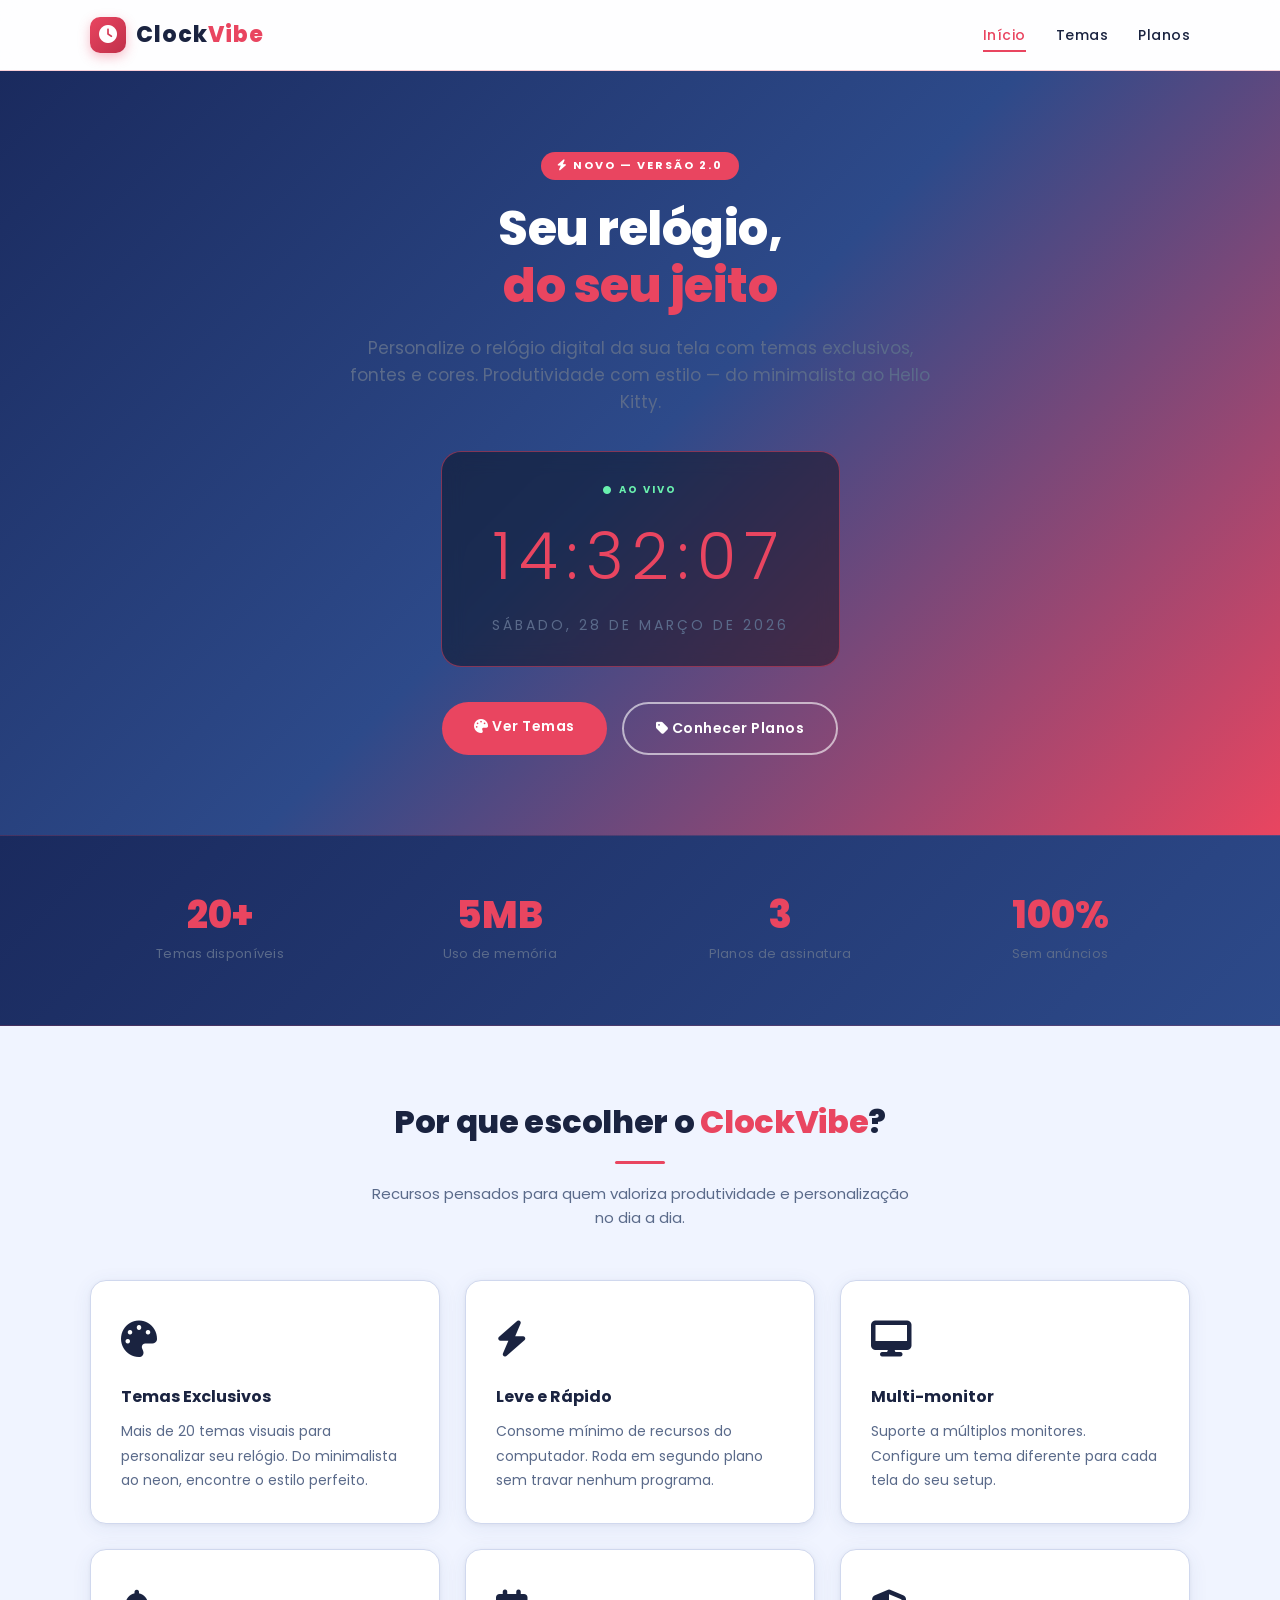
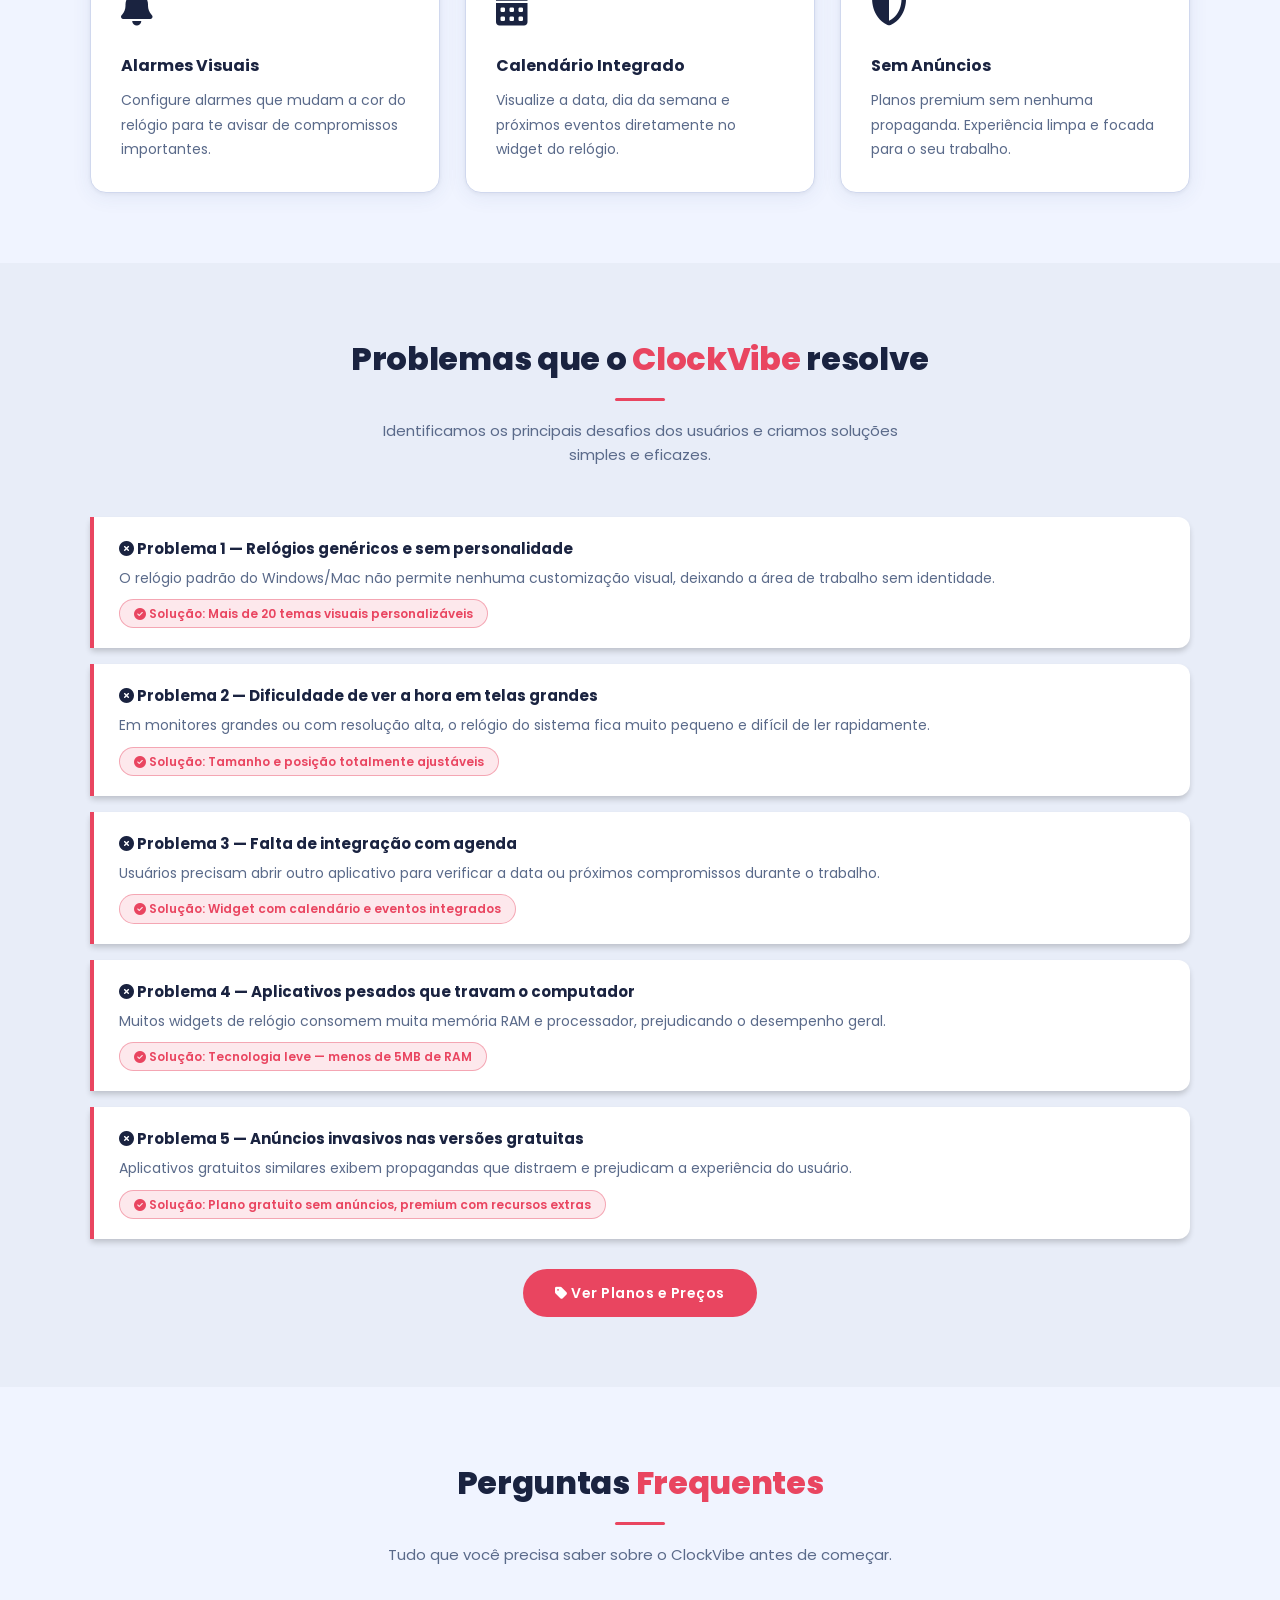
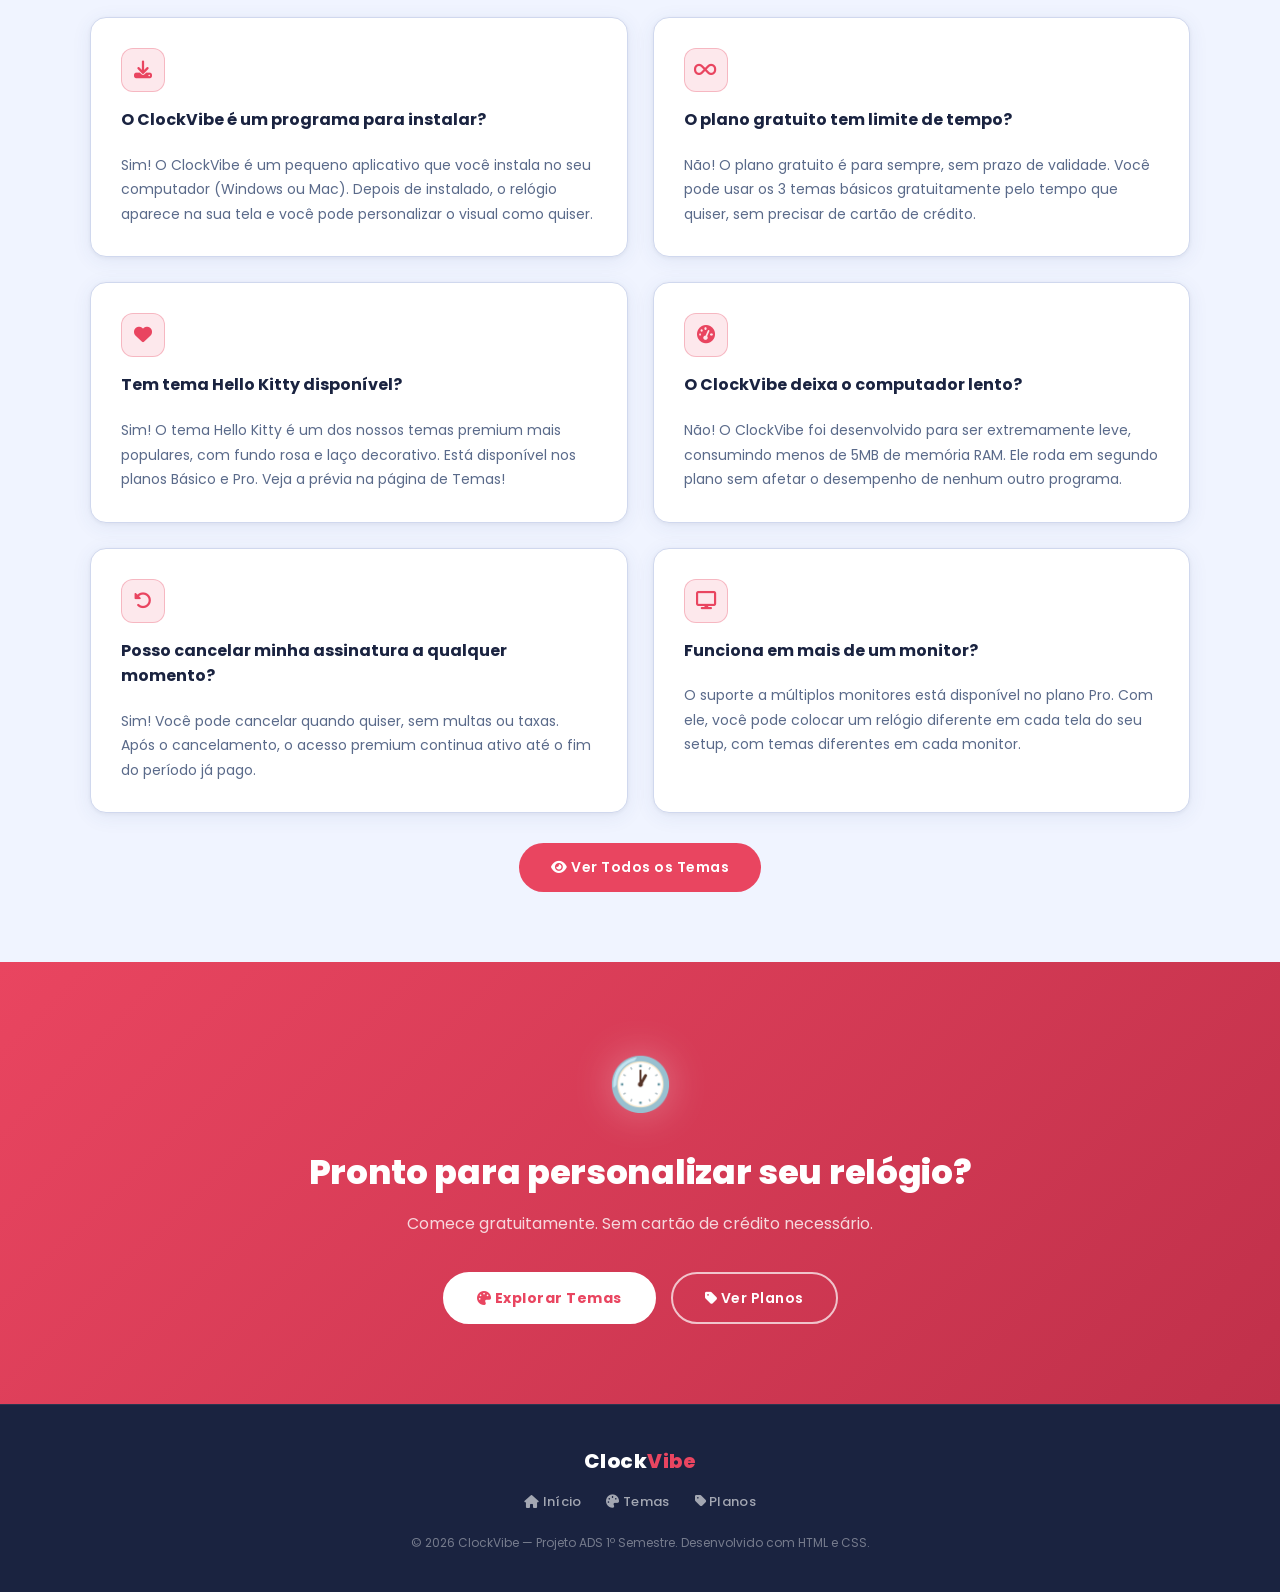
==== index.html @ 822b01e8 "Adicionar index.html — Projeto ADS" ====
<!DOCTYPE html>
<html lang="pt-BR">
<head>
    <meta charset="UTF-8">
    <meta name="viewport" content="width=device-width, initial-scale=1.0">
    <title>ClockVibe — Relógio Digital Personalizável</title>
    <link href="https://fonts.googleapis.com/css2?family=Poppins:wght@300;400;500;600;700;800&display=swap" rel="stylesheet">
    <link rel="stylesheet" href="https://cdnjs.cloudflare.com/ajax/libs/font-awesome/6.5.0/css/all.min.css">
    <link rel="stylesheet" href="css/style.css">
</head>
<body>

    <!-- ===== CABEÇALHO ===== -->
    <header>
        <div class="header-container">
            <a href="index.html" class="logo">
                <div class="logo-icone-box">
                    <i class="fa-solid fa-clock"></i>
                </div>
                <span class="logo-texto">Clock<span>Vibe</span></span>
            </a>
            <nav>
                <ul>
                    <li><a href="index.html" class="ativo">Início</a></li>
                    <li><a href="temas.html">Temas</a></li>
                    <li><a href="planos.html">Planos</a></li>
                </ul>
            </nav>
        </div>
    </header>

    <!-- ===== HERO ===== -->
    <section class="hero">
        <div class="hero-container">
            <span class="hero-badge"><i class="fa-solid fa-bolt"></i> Novo — Versão 2.0</span>
            <h1>Seu relógio,<br><span>do seu jeito</span></h1>
            <p>Personalize o relógio digital da sua tela com temas exclusivos, fontes e cores. Produtividade com estilo — do minimalista ao Hello Kitty.</p>

            <div class="relogio-demo">
                <div class="relogio-label"><i class="fa-solid fa-circle" style="color:#69f0ae; font-size:8px;"></i> AO VIVO</div>
                <div class="hora">14:32:07</div>
                <div class="data">Sábado, 28 de Março de 2026</div>
            </div>

            <div class="grupo-botoes">
                <a href="temas.html" class="btn btn-primario"><i class="fa-solid fa-palette"></i> Ver Temas</a>
                <a href="planos.html" class="btn btn-secundario"><i class="fa-solid fa-tag"></i> Conhecer Planos</a>
            </div>
        </div>
    </section>

    <!-- ===== ESTATÍSTICAS ===== -->
    <section class="secao-stats">
        <div class="container">
            <div class="stats-grid">
                <div class="stat-box">
                    <span class="stat-numero">20+</span>
                    <span class="stat-label">Temas disponíveis</span>
                </div>
                <div class="stat-box">
                    <span class="stat-numero">5MB</span>
                    <span class="stat-label">Uso de memória</span>
                </div>
                <div class="stat-box">
                    <span class="stat-numero">3</span>
                    <span class="stat-label">Planos de assinatura</span>
                </div>
                <div class="stat-box">
                    <span class="stat-numero">100%</span>
                    <span class="stat-label">Sem anúncios</span>
                </div>
            </div>
        </div>
    </section>

    <!-- ===== RECURSOS ===== -->
    <section>
        <div class="container">
            <div class="titulo-secao">
                <h2>Por que escolher o <span>ClockVibe</span>?</h2>
                <div class="linha-divisoria"></div>
                <p>Recursos pensados para quem valoriza produtividade e personalização no dia a dia.</p>
            </div>

            <div class="grid-3">
                <div class="card">
                    <div class="card-icone"><i class="fa-solid fa-palette"></i></div>
                    <h3>Temas Exclusivos</h3>
                    <p>Mais de 20 temas visuais para personalizar seu relógio. Do minimalista ao neon, encontre o estilo perfeito.</p>
                </div>
                <div class="card">
                    <div class="card-icone"><i class="fa-solid fa-bolt"></i></div>
                    <h3>Leve e Rápido</h3>
                    <p>Consome mínimo de recursos do computador. Roda em segundo plano sem travar nenhum programa.</p>
                </div>
                <div class="card">
                    <div class="card-icone"><i class="fa-solid fa-desktop"></i></div>
                    <h3>Multi-monitor</h3>
                    <p>Suporte a múltiplos monitores. Configure um tema diferente para cada tela do seu setup.</p>
                </div>
                <div class="card">
                    <div class="card-icone"><i class="fa-solid fa-bell"></i></div>
                    <h3>Alarmes Visuais</h3>
                    <p>Configure alarmes que mudam a cor do relógio para te avisar de compromissos importantes.</p>
                </div>
                <div class="card">
                    <div class="card-icone"><i class="fa-solid fa-calendar-days"></i></div>
                    <h3>Calendário Integrado</h3>
                    <p>Visualize a data, dia da semana e próximos eventos diretamente no widget do relógio.</p>
                </div>
                <div class="card">
                    <div class="card-icone"><i class="fa-solid fa-shield-halved"></i></div>
                    <h3>Sem Anúncios</h3>
                    <p>Planos premium sem nenhuma propaganda. Experiência limpa e focada para o seu trabalho.</p>
                </div>
            </div>
        </div>
    </section>

    <!-- ===== PROBLEMAS E SOLUÇÕES ===== -->
    <section class="secao-escura">
        <div class="container">
            <div class="titulo-secao">
                <h2>Problemas que o <span>ClockVibe</span> resolve</h2>
                <div class="linha-divisoria"></div>
                <p>Identificamos os principais desafios dos usuários e criamos soluções simples e eficazes.</p>
            </div>

            <div class="problema-item">
                <h4><i class="fa-solid fa-circle-xmark"></i> Problema 1 — Relógios genéricos e sem personalidade</h4>
                <p>O relógio padrão do Windows/Mac não permite nenhuma customização visual, deixando a área de trabalho sem identidade.</p>
                <span class="solucao-tag"><i class="fa-solid fa-circle-check"></i> Solução: Mais de 20 temas visuais personalizáveis</span>
            </div>

            <div class="problema-item">
                <h4><i class="fa-solid fa-circle-xmark"></i> Problema 2 — Dificuldade de ver a hora em telas grandes</h4>
                <p>Em monitores grandes ou com resolução alta, o relógio do sistema fica muito pequeno e difícil de ler rapidamente.</p>
                <span class="solucao-tag"><i class="fa-solid fa-circle-check"></i> Solução: Tamanho e posição totalmente ajustáveis</span>
            </div>

            <div class="problema-item">
                <h4><i class="fa-solid fa-circle-xmark"></i> Problema 3 — Falta de integração com agenda</h4>
                <p>Usuários precisam abrir outro aplicativo para verificar a data ou próximos compromissos durante o trabalho.</p>
                <span class="solucao-tag"><i class="fa-solid fa-circle-check"></i> Solução: Widget com calendário e eventos integrados</span>
            </div>

            <div class="problema-item">
                <h4><i class="fa-solid fa-circle-xmark"></i> Problema 4 — Aplicativos pesados que travam o computador</h4>
                <p>Muitos widgets de relógio consomem muita memória RAM e processador, prejudicando o desempenho geral.</p>
                <span class="solucao-tag"><i class="fa-solid fa-circle-check"></i> Solução: Tecnologia leve — menos de 5MB de RAM</span>
            </div>

            <div class="problema-item">
                <h4><i class="fa-solid fa-circle-xmark"></i> Problema 5 — Anúncios invasivos nas versões gratuitas</h4>
                <p>Aplicativos gratuitos similares exibem propagandas que distraem e prejudicam a experiência do usuário.</p>
                <span class="solucao-tag"><i class="fa-solid fa-circle-check"></i> Solução: Plano gratuito sem anúncios, premium com recursos extras</span>
            </div>

            <div class="centralizado margem-topo">
                <a href="planos.html" class="btn btn-primario"><i class="fa-solid fa-tag"></i> Ver Planos e Preços</a>
            </div>
        </div>
    </section>

    <!-- ===== PERGUNTAS FREQUENTES ===== -->
    <section>
        <div class="container">
            <div class="titulo-secao">
                <h2>Perguntas <span>Frequentes</span></h2>
                <div class="linha-divisoria"></div>
                <p>Tudo que você precisa saber sobre o ClockVibe antes de começar.</p>
            </div>

            <div class="grid-2">
                <div class="card faq-card">
                    <div class="faq-icone"><i class="fa-solid fa-download"></i></div>
                    <h3>O ClockVibe é um programa para instalar?</h3>
                    <p>Sim! O ClockVibe é um pequeno aplicativo que você instala no seu computador (Windows ou Mac). Depois de instalado, o relógio aparece na sua tela e você pode personalizar o visual como quiser.</p>
                </div>
                <div class="card faq-card">
                    <div class="faq-icone"><i class="fa-solid fa-infinity"></i></div>
                    <h3>O plano gratuito tem limite de tempo?</h3>
                    <p>Não! O plano gratuito é para sempre, sem prazo de validade. Você pode usar os 3 temas básicos gratuitamente pelo tempo que quiser, sem precisar de cartão de crédito.</p>
                </div>
                <div class="card faq-card">
                    <div class="faq-icone"><i class="fa-solid fa-heart"></i></div>
                    <h3>Tem tema Hello Kitty disponível?</h3>
                    <p>Sim! O tema Hello Kitty é um dos nossos temas premium mais populares, com fundo rosa e laço decorativo. Está disponível nos planos Básico e Pro. Veja a prévia na página de Temas!</p>
                </div>
                <div class="card faq-card">
                    <div class="faq-icone"><i class="fa-solid fa-gauge-high"></i></div>
                    <h3>O ClockVibe deixa o computador lento?</h3>
                    <p>Não! O ClockVibe foi desenvolvido para ser extremamente leve, consumindo menos de 5MB de memória RAM. Ele roda em segundo plano sem afetar o desempenho de nenhum outro programa.</p>
                </div>
                <div class="card faq-card">
                    <div class="faq-icone"><i class="fa-solid fa-rotate-left"></i></div>
                    <h3>Posso cancelar minha assinatura a qualquer momento?</h3>
                    <p>Sim! Você pode cancelar quando quiser, sem multas ou taxas. Após o cancelamento, o acesso premium continua ativo até o fim do período já pago.</p>
                </div>
                <div class="card faq-card">
                    <div class="faq-icone"><i class="fa-solid fa-display"></i></div>
                    <h3>Funciona em mais de um monitor?</h3>
                    <p>O suporte a múltiplos monitores está disponível no plano Pro. Com ele, você pode colocar um relógio diferente em cada tela do seu setup, com temas diferentes em cada monitor.</p>
                </div>
            </div>

            <div class="centralizado margem-topo">
                <a href="temas.html" class="btn btn-primario"><i class="fa-solid fa-eye"></i> Ver Todos os Temas</a>
            </div>
        </div>
    </section>

    <!-- ===== CTA FINAL ===== -->
    <section class="cta-final">
        <div class="container centralizado">
            <div class="cta-icone">🕐</div>
            <h2>Pronto para personalizar seu relógio?</h2>
            <p>Comece gratuitamente. Sem cartão de crédito necessário.</p>
            <div class="grupo-botoes">
                <a href="temas.html" class="btn btn-branco-solido"><i class="fa-solid fa-palette"></i> Explorar Temas</a>
                <a href="planos.html" class="btn btn-outline-branco"><i class="fa-solid fa-tag"></i> Ver Planos</a>
            </div>
        </div>
    </section>

    <!-- ===== RODAPÉ ===== -->
    <footer>
        <div class="footer-container">
            <div class="footer-logo">Clock<span>Vibe</span></div>
            <div class="footer-links">
                <a href="index.html"><i class="fa-solid fa-house"></i> Início</a>
                <a href="temas.html"><i class="fa-solid fa-palette"></i> Temas</a>
                <a href="planos.html"><i class="fa-solid fa-tag"></i> Planos</a>
            </div>
            <p class="footer-copy">© 2026 ClockVibe — Projeto ADS 1º Semestre. Desenvolvido com HTML e CSS.</p>
        </div>
    </footer>

</body>
</html>
---- css/style.css ----
/* ============================================
   ClockVibe — Estilos Globais (Versão Melhorada)
   Projeto ADS — 1º Semestre
   Melhorias: Google Fonts (Poppins), sombras suaves,
   scroll suave, glassmorphism, animação de pulso
   ============================================ */

/* Scroll suave em toda a página */
html {
    scroll-behavior: smooth;
}

/* Reset básico */
* {
    margin: 0;
    padding: 0;
    box-sizing: border-box;
}

/* Variáveis de cor — Versão Clara e Moderna */
:root {
    --cor-primaria: #f0f4ff;       /* fundo geral: azul bem claro */
    --cor-secundaria: #e8edf8;     /* fundo alternado: levemente mais escuro */
    --cor-destaque: #e94560;       /* vermelho-rosa vibrante */
    --cor-destaque2: #2d4a8a;      /* azul médio para gradientes */
    --cor-texto: #1a2340;          /* texto principal: azul-escuro legível */
    --cor-texto-suave: #5a6a8a;    /* texto secundário: azul-acinzentado */
    --cor-branco: #ffffff;
    --cor-card: #ffffff;           /* cards brancos com sombra */
    --cor-borda: #d0d8ee;          /* borda suave azulada */
    /* Fonte melhorada: Poppins do Google Fonts */
    --fonte-principal: 'Poppins', 'Segoe UI', Tahoma, sans-serif;
}

/* Corpo da página */
body {
    font-family: var(--fonte-principal);
    background-color: var(--cor-primaria);
    color: var(--cor-texto);
    line-height: 1.6;
}

/* ============================================
   CABEÇALHO / NAVEGAÇÃO
   ============================================ */

header {
    background-color: rgba(255, 255, 255, 0.88);
    /* Glassmorphism no header */
    backdrop-filter: blur(12px);
    -webkit-backdrop-filter: blur(12px);
    border-bottom: 1px solid rgba(233, 69, 96, 0.25);
    padding: 0 40px;
    position: sticky;
    top: 0;
    z-index: 100;
}

.header-container {
    max-width: 1100px;
    margin: 0 auto;
    display: flex;
    align-items: center;
    justify-content: space-between;
    height: 70px;
}

.logo {
    display: flex;
    align-items: center;
    gap: 10px;
    text-decoration: none;
}

.logo-icone {
    font-size: 28px;
}

.logo-texto {
    font-size: 22px;
    font-weight: 800;
    color: var(--cor-texto);
    letter-spacing: 1px;
}

.logo-texto span {
    color: var(--cor-destaque);
}

nav ul {
    list-style: none;
    display: flex;
    gap: 30px;
}

nav ul li a {
    text-decoration: none;
    color: var(--cor-texto);
    font-size: 14px;
    font-weight: 500;
    padding: 5px 0;
    border-bottom: 2px solid transparent;
    transition: color 0.3s, border-color 0.3s;
    letter-spacing: 0.5px;
}

nav ul li a:hover,
nav ul li a.ativo {
    color: var(--cor-destaque);
    border-bottom-color: var(--cor-destaque);
}

/* ============================================
   HERO — SEÇÃO PRINCIPAL
   ============================================ */

.hero {
    background: linear-gradient(135deg, #1a2a5e 0%, #2d4a8a 50%, #e94560 100%);
    padding: 80px 40px;
    text-align: center;
}

.hero-container {
    max-width: 800px;
    margin: 0 auto;
}

.hero-badge {
    display: inline-block;
    background-color: var(--cor-destaque);
    color: var(--cor-branco);
    font-size: 11px;
    font-weight: 700;
    letter-spacing: 2px;
    text-transform: uppercase;
    padding: 5px 16px;
    border-radius: 50px;
    margin-bottom: 20px;
}

.hero h1 {
    font-size: 48px;
    font-weight: 800;
    color: var(--cor-branco);
    margin-bottom: 20px;
    line-height: 1.2;
    letter-spacing: -0.5px;
}

.hero h1 span {
    color: var(--cor-destaque);
}

.hero p {
    font-size: 17px;
    color: var(--cor-texto-suave);
    margin-bottom: 35px;
    max-width: 600px;
    margin-left: auto;
    margin-right: auto;
    font-weight: 400;
}

/* Relógio decorativo com animação de pulso */
.relogio-demo {
    background-color: rgba(0, 0, 0, 0.4);
    border: 1px solid rgba(233, 69, 96, 0.5);
    border-radius: 20px;
    padding: 30px 50px;
    display: inline-block;
    margin-bottom: 35px;
    /* Glassmorphism */
    backdrop-filter: blur(10px);
    -webkit-backdrop-filter: blur(10px);
    /* Animação de pulso */
    animation: pulso 3s infinite ease-in-out;
}

/* Animação de pulso — @keyframes */
@keyframes pulso {
    0%   { transform: scale(1);    box-shadow: 0 0 20px rgba(233, 69, 96, 0.2); }
    50%  { transform: scale(1.02); box-shadow: 0 0 45px rgba(233, 69, 96, 0.5); }
    100% { transform: scale(1);    box-shadow: 0 0 20px rgba(233, 69, 96, 0.2); }
}

.relogio-demo .hora {
    font-size: 64px;
    font-weight: 300;
    letter-spacing: 8px;
    color: var(--cor-destaque);
    font-variant-numeric: tabular-nums;
}

.relogio-demo .data {
    font-size: 14px;
    color: var(--cor-texto-suave);
    letter-spacing: 3px;
    text-transform: uppercase;
    margin-top: 5px;
    font-weight: 400;
}

/* ============================================
   BOTÕES (arredondados — pill style)
   ============================================ */

.btn {
    display: inline-block;
    padding: 13px 32px;
    border-radius: 50px;
    font-size: 14px;
    font-weight: 600;
    text-decoration: none;
    transition: transform 0.2s, box-shadow 0.2s, background-color 0.3s;
    cursor: pointer;
    letter-spacing: 0.5px;
}

.btn:hover {
    transform: translateY(-3px);
    box-shadow: 0 8px 25px rgba(0, 0, 0, 0.3);
}

.btn-primario {
    background-color: var(--cor-destaque);
    color: var(--cor-branco);
}

.btn-primario:hover {
    background-color: #c73652;
}

.btn-secundario {
    background-color: transparent;
    color: var(--cor-branco);
    border: 2px solid rgba(255, 255, 255, 0.6);
}

.btn-secundario:hover {
    background-color: rgba(255, 255, 255, 0.1);
    border-color: var(--cor-branco);
}

.btn-outline {
    background-color: transparent;
    color: var(--cor-destaque);
    border: 2px solid var(--cor-destaque);
}

.btn-outline:hover {
    background-color: var(--cor-destaque);
    color: var(--cor-branco);
}

.grupo-botoes {
    display: flex;
    gap: 15px;
    justify-content: center;
    flex-wrap: wrap;
}

/* ============================================
   SEÇÕES GERAIS
   ============================================ */

section {
    padding: 70px 40px;
}

.container {
    max-width: 1100px;
    margin: 0 auto;
}

.titulo-secao {
    text-align: center;
    margin-bottom: 50px;
}

.titulo-secao h2 {
    font-size: 32px;
    font-weight: 800;
    color: var(--cor-texto);
    margin-bottom: 12px;
    letter-spacing: -0.3px;
}

.titulo-secao h2 span {
    color: var(--cor-destaque);
}

.titulo-secao p {
    font-size: 15px;
    color: var(--cor-texto-suave);
    max-width: 550px;
    margin: 0 auto;
    font-weight: 400;
}

.linha-divisoria {
    width: 50px;
    height: 3px;
    background-color: var(--cor-destaque);
    margin: 14px auto 18px;
    border-radius: 2px;
}

/* ============================================
   CARDS (com sombras suaves melhoradas)
   ============================================ */

.grid-3 {
    display: grid;
    grid-template-columns: repeat(3, 1fr);
    gap: 25px;
}

.grid-2 {
    display: grid;
    grid-template-columns: repeat(2, 1fr);
    gap: 25px;
}

.card {
    background-color: var(--cor-card);
    border: 1px solid var(--cor-borda);
    border-radius: 16px;
    padding: 30px;
    /* Sombra suave em camadas */
    box-shadow: 0 4px 20px rgba(45, 74, 138, 0.08), 0 1px 4px rgba(0,0,0,0.05);
    transition: transform 0.3s, box-shadow 0.3s, border-color 0.3s;
}

.card:hover {
    transform: translateY(-6px);
    border-color: rgba(233, 69, 96, 0.3);
    /* Sombra mais intensa no hover */
    box-shadow: 0 20px 40px -8px rgba(45, 74, 138, 0.18), 0 8px 16px -4px rgba(233, 69, 96, 0.12);
}

.card-icone {
    font-size: 36px;
    margin-bottom: 15px;
}

.card h3 {
    font-size: 16px;
    font-weight: 700;
    color: var(--cor-texto);
    margin-bottom: 10px;
}

.card p {
    font-size: 14px;
    color: var(--cor-texto-suave); /* já é azul-acinzentado legível */
    line-height: 1.75;
    font-weight: 400;
}

/* ============================================
   SEÇÃO DE PROBLEMAS E SOLUÇÕES
   ============================================ */

.secao-escura {
    background-color: #e8edf8;
}

.problema-item {
    background-color: #ffffff;
    backdrop-filter: none;
    border-left: 4px solid var(--cor-destaque);
    border-radius: 0 12px 12px 0;
    padding: 20px 25px;
    margin-bottom: 16px;
    box-shadow: 0 4px 6px -1px rgba(0, 0, 0, 0.2);
    transition: transform 0.2s;
}

.problema-item:hover {
    transform: translateX(4px);
}

.problema-item h4 {
    font-size: 15px;
    font-weight: 700;
    color: var(--cor-texto);
    margin-bottom: 6px;
}

.problema-item p {
    font-size: 14px;
    color: var(--cor-texto-suave);
    margin-bottom: 10px;
    font-weight: 400;
}

.solucao-tag {
    display: inline-block;
    background-color: rgba(233, 69, 96, 0.12);
    color: var(--cor-destaque);
    font-size: 12px;
    font-weight: 600;
    padding: 4px 14px;
    border-radius: 50px;
    border: 1px solid rgba(233, 69, 96, 0.4);
}

/* ============================================
   TEMAS DE RELÓGIO
   ============================================ */

.grade-temas {
    display: grid;
    grid-template-columns: repeat(3, 1fr);
    gap: 25px;
}

.tema-card {
    border-radius: 16px;
    overflow: hidden;
    border: 1px solid var(--cor-borda);
    box-shadow: 0 4px 6px -1px rgba(0, 0, 0, 0.2);
    transition: transform 0.3s, box-shadow 0.3s, border-color 0.3s;
    cursor: pointer;
}

.tema-card:hover {
    transform: translateY(-8px);
    border-color: rgba(233, 69, 96, 0.5);
    box-shadow: 0 20px 40px -8px rgba(0, 0, 0, 0.5);
}

.tema-preview {
    padding: 30px 20px;
    text-align: center;
    min-height: 140px;
    display: flex;
    flex-direction: column;
    align-items: center;
    justify-content: center;
}

.tema-preview .hora-tema {
    font-size: 36px;
    font-weight: 300;
    letter-spacing: 4px;
    margin-bottom: 5px;
    font-family: 'Poppins', sans-serif;
}

.tema-preview .data-tema {
    font-size: 11px;
    letter-spacing: 2px;
    text-transform: uppercase;
    opacity: 0.7;
}

/* Tema Noturno */
.tema-noturno .tema-preview {
    background: linear-gradient(135deg, #0d0d1a, #1a0533);
}
.tema-noturno .hora-tema { color: #e94560; }
.tema-noturno .data-tema { color: #a080c0; }

/* Tema Oceano */
.tema-oceano .tema-preview {
    background: linear-gradient(135deg, #0a1628, #0d3b6e);
}
.tema-oceano .hora-tema { color: #4fc3f7; }
.tema-oceano .data-tema { color: #81d4fa; }

/* Tema Floresta */
.tema-floresta .tema-preview {
    background: linear-gradient(135deg, #0d1f0d, #1b4332);
}
.tema-floresta .hora-tema { color: #69f0ae; }
.tema-floresta .data-tema { color: #a5d6a7; }

/* Tema Pôr do Sol */
.tema-pordosol .tema-preview {
    background: linear-gradient(135deg, #1a0a00, #3d1a00);
}
.tema-pordosol .hora-tema { color: #ff9800; }
.tema-pordosol .data-tema { color: #ffcc80; }

/* Tema Minimalista */
.tema-minimalista .tema-preview {
    background: linear-gradient(135deg, #1a1a1a, #2d2d2d);
}
.tema-minimalista .hora-tema { color: #ffffff; }
.tema-minimalista .data-tema { color: #888888; }

/* Tema Neon */
.tema-neon .tema-preview {
    background: linear-gradient(135deg, #000000, #0a0a1a);
}
.tema-neon .hora-tema { color: #00ff88; text-shadow: 0 0 12px #00ff88; }
.tema-neon .data-tema { color: #00ccff; text-shadow: 0 0 6px #00ccff; }

/* Tema Hello Kitty */
.tema-hellokitty .tema-preview {
    background: linear-gradient(135deg, #ffe0f0, #ffb3d9);
}
.tema-hellokitty .hora-tema { color: #d63384; font-weight: 700; }
.tema-hellokitty .data-tema { color: #e91e8c; }
.tema-hellokitty .tema-preview::after {
    content: '🎀';
    font-size: 26px;
    display: block;
    margin-top: 8px;
}

/* Tema Galáxia */
.tema-galaxia .tema-preview {
    background: linear-gradient(135deg, #0d0221, #1a0533, #2d1b69);
}
.tema-galaxia .hora-tema { color: #e040fb; text-shadow: 0 0 14px #e040fb; }
.tema-galaxia .data-tema { color: #b39ddb; }

/* Glassmorphism na info do tema */
.tema-info {
    background-color: #ffffff;
    backdrop-filter: none;
    border-top: 1px solid var(--cor-borda);
    padding: 15px 20px;
    display: flex;
    align-items: center;
    justify-content: space-between;
}

.tema-info h4 {
    font-size: 14px;
    font-weight: 700;
    color: var(--cor-texto);
}

.tema-badge {
    font-size: 10px;
    font-weight: 700;
    padding: 3px 12px;
    border-radius: 50px;
    text-transform: uppercase;
    letter-spacing: 1px;
}

.badge-gratis {
    background-color: rgba(105, 240, 174, 0.12);
    color: #69f0ae;
    border: 1px solid rgba(105, 240, 174, 0.4);
}

.badge-premium {
    background-color: rgba(233, 69, 96, 0.12);
    color: var(--cor-destaque);
    border: 1px solid rgba(233, 69, 96, 0.4);
}

/* ============================================
   PLANOS DE ASSINATURA
   ============================================ */

.grade-planos {
    display: grid;
    grid-template-columns: repeat(3, 1fr);
    gap: 25px;
    max-width: 900px;
    margin: 0 auto;
}

.plano-card {
    background-color: #ffffff;
    backdrop-filter: none;
    border: 1px solid var(--cor-borda);
    border-radius: 20px;
    padding: 35px 30px;
    text-align: center;
    position: relative;
    box-shadow: 0 4px 6px -1px rgba(0, 0, 0, 0.2);
    transition: transform 0.3s, box-shadow 0.3s;
}

.plano-card:hover {
    transform: translateY(-6px);
    box-shadow: 0 20px 40px -8px rgba(0, 0, 0, 0.4);
}

.plano-card.destaque {
    border-color: rgba(233, 69, 96, 0.6);
    transform: scale(1.05);
    box-shadow: 0 20px 40px -8px rgba(233, 69, 96, 0.25);
}

.plano-card.destaque:hover {
    transform: scale(1.05) translateY(-6px);
}

.plano-popular {
    position: absolute;
    top: -14px;
    left: 50%;
    transform: translateX(-50%);
    background-color: var(--cor-destaque);
    color: var(--cor-branco);
    font-size: 10px;
    font-weight: 700;
    letter-spacing: 1.5px;
    text-transform: uppercase;
    padding: 5px 18px;
    border-radius: 50px;
}

.plano-nome {
    font-size: 12px;
    font-weight: 700;
    letter-spacing: 2px;
    text-transform: uppercase;
    color: var(--cor-texto-suave);
    margin-bottom: 15px;
}

.plano-preco {
    margin-bottom: 25px;
}

.plano-preco .cifrao {
    font-size: 18px;
    font-weight: 600;
    color: var(--cor-texto-suave);
    vertical-align: top;
    margin-top: 10px;
    display: inline-block;
}

.plano-preco .valor {
    font-size: 52px;
    font-weight: 800;
    color: var(--cor-texto);
    line-height: 1;
}

.plano-preco .periodo {
    font-size: 13px;
    color: var(--cor-texto-suave);
    display: block;
    margin-top: 5px;
    font-weight: 400;
}

.plano-lista {
    list-style: none;
    margin-bottom: 30px;
    text-align: left;
}

.plano-lista li {
    font-size: 13px;
    color: var(--cor-texto-suave);
    padding: 8px 0;
    border-bottom: 1px solid rgba(42, 58, 92, 0.5);
    display: flex;
    align-items: center;
    gap: 8px;
    font-weight: 400;
}

.plano-lista li:last-child {
    border-bottom: none;
}

.plano-lista li::before {
    content: "✓";
    color: #69f0ae;
    font-weight: 700;
    flex-shrink: 0;
}

.plano-lista li.indisponivel {
    opacity: 0.35;
}

.plano-lista li.indisponivel::before {
    content: "✗";
    color: var(--cor-destaque);
}

/* ============================================
   RODAPÉ
   ============================================ */

footer {
    background-color: #1a2340;
    border-top: 1px solid rgba(255,255,255,0.08);
    padding: 40px;
    text-align: center;
}

.footer-container {
    max-width: 1100px;
    margin: 0 auto;
}

.footer-logo {
    font-size: 20px;
    font-weight: 800;
    color: #ffffff;
    margin-bottom: 15px;
    letter-spacing: 0.5px;
}

.footer-logo span {
    color: var(--cor-destaque);
}

.footer-links {
    display: flex;
    justify-content: center;
    gap: 25px;
    margin-bottom: 20px;
    flex-wrap: wrap;
}

.footer-links a {
    text-decoration: none;
    color: rgba(255,255,255,0.6);
    font-size: 13px;
    font-weight: 500;
    transition: color 0.3s;
    letter-spacing: 0.3px;
}

.footer-links a:hover {
    color: var(--cor-destaque);
}

.footer-copy {
    font-size: 12px;
    color: rgba(255,255,255,0.4);
    font-weight: 400;
}

/* ============================================
   PAGE HERO
   ============================================ */

.page-hero {
    background: linear-gradient(135deg, #1a2a5e, #2d4a8a);
    padding: 60px 40px;
    text-align: center;
}

.page-hero h1 {
    font-size: 36px;
    font-weight: 800;
    color: #ffffff;
    margin-bottom: 12px;
    letter-spacing: -0.3px;
}

.page-hero h1 span {
    color: var(--cor-destaque);
}

.page-hero p {
    font-size: 15px;
    color: var(--cor-texto-suave);
    max-width: 600px;
    margin: 0 auto;
    font-weight: 400;
}

/* ============================================
   TABELA DE PROBLEMAS
   ============================================ */

.tabela-problemas {
    width: 100%;
    border-collapse: collapse;
    margin-top: 20px;
    border-radius: 12px;
    overflow: hidden;
    box-shadow: 0 4px 6px -1px rgba(0, 0, 0, 0.2);
}

.tabela-problemas th {
    background-color: var(--cor-destaque2);
    color: var(--cor-branco);
    padding: 14px 20px;
    text-align: left;
    font-size: 12px;
    font-weight: 700;
    letter-spacing: 1px;
    text-transform: uppercase;
}

.tabela-problemas td {
    padding: 15px 20px;
    border-bottom: 1px solid var(--cor-borda);
    font-size: 13px;
    color: var(--cor-texto-suave);
    vertical-align: top;
    font-weight: 400;
}

.tabela-problemas tr:hover td {
    background-color: rgba(255, 255, 255, 0.03);
}

.tag-cliente {
    background-color: rgba(79, 195, 247, 0.12);
    color: #4fc3f7;
    border: 1px solid rgba(79, 195, 247, 0.4);
    font-size: 10px;
    font-weight: 700;
    padding: 3px 10px;
    border-radius: 50px;
    text-transform: uppercase;
    letter-spacing: 1px;
    white-space: nowrap;
}

.tag-empresa {
    background-color: rgba(255, 152, 0, 0.12);
    color: #ff9800;
    border: 1px solid rgba(255, 152, 0, 0.4);
    font-size: 10px;
    font-weight: 700;
    padding: 3px 10px;
    border-radius: 50px;
    text-transform: uppercase;
    letter-spacing: 1px;
    white-space: nowrap;
}

/* ============================================
   UTILITÁRIOS
   ============================================ */

.texto-destaque { color: var(--cor-destaque); }
.texto-suave    { color: var(--cor-texto-suave); }
.margem-topo    { margin-top: 30px; }
.centralizado   { text-align: center; }

.separador {
    height: 1px;
    background-color: var(--cor-borda);
    margin: 40px 0;
}

/* ============================================
   RESPONSIVIDADE — MEDIA QUERIES
   Funciona em celular, tablet e desktop
   ============================================ */

/* ---- TABLET (até 900px) ---- */
@media (max-width: 900px) {

    .hero h1 {
        font-size: 36px;
    }

    .relogio-demo .hora {
        font-size: 48px;
        letter-spacing: 5px;
    }

    .grid-3 {
        grid-template-columns: repeat(2, 1fr);
    }

    .grade-temas {
        grid-template-columns: repeat(2, 1fr);
    }

    .grade-planos {
        grid-template-columns: repeat(2, 1fr);
    }

    .plano-card.destaque {
        transform: scale(1);
    }

    .plano-card.destaque:hover {
        transform: translateY(-6px);
    }
}

/* ---- CELULAR (até 600px) ---- */
@media (max-width: 600px) {

    /* Header */
    header {
        padding: 0 20px;
    }

    .header-container {
        flex-direction: column;
        height: auto;
        padding: 15px 0;
        gap: 12px;
    }

    nav ul {
        gap: 18px;
        flex-wrap: wrap;
        justify-content: center;
    }

    nav ul li a {
        font-size: 13px;
    }

    /* Hero */
    .hero {
        padding: 50px 20px;
    }

    .hero h1 {
        font-size: 28px;
    }

    .hero p {
        font-size: 14px;
    }

    .relogio-demo {
        padding: 20px 30px;
    }

    .relogio-demo .hora {
        font-size: 38px;
        letter-spacing: 4px;
    }

    .relogio-demo .data {
        font-size: 11px;
        letter-spacing: 2px;
    }

    .grupo-botoes {
        flex-direction: column;
        align-items: center;
    }

    .btn {
        width: 100%;
        text-align: center;
    }

    /* Seções */
    section {
        padding: 50px 20px;
    }

    .titulo-secao h2 {
        font-size: 24px;
    }

    /* Grids — tudo em 1 coluna no celular */
    .grid-3 {
        grid-template-columns: 1fr;
    }

    .grid-2 {
        grid-template-columns: 1fr;
    }

    .grade-temas {
        grid-template-columns: 1fr;
    }

    /* Planos — 1 coluna */
    .grade-planos {
        grid-template-columns: 1fr;
        max-width: 100%;
    }

    .plano-card.destaque {
        transform: scale(1);
    }

    /* Page hero */
    .page-hero {
        padding: 40px 20px;
    }

    .page-hero h1 {
        font-size: 26px;
    }

    /* Tabela — scroll horizontal no celular */
    .tabela-problemas {
        display: block;
        overflow-x: auto;
        white-space: nowrap;
    }

    /* Rodapé */
    footer {
        padding: 30px 20px;
    }

    .footer-links {
        gap: 15px;
    }
}

/* ============================================
   MELHORIAS VISUAIS EXTRAS — ClockVibe
   ============================================ */

/* Label "AO VIVO" no relógio */
.relogio-label {
    font-size: 10px;
    font-weight: 700;
    letter-spacing: 2px;
    color: #69f0ae;
    text-transform: uppercase;
    margin-bottom: 8px;
    display: flex;
    align-items: center;
    justify-content: center;
    gap: 6px;
}

/* Seção de estatísticas */
.secao-stats {
    background: linear-gradient(135deg, #1a2a5e, #2d4a8a);
    padding: 40px;
    border-top: 1px solid rgba(233,69,96,0.2);
    border-bottom: 1px solid rgba(233,69,96,0.2);
}

.stats-grid {
    max-width: 1100px;
    margin: 0 auto;
    display: grid;
    grid-template-columns: repeat(4, 1fr);
    gap: 20px;
    text-align: center;
}

.stat-box {
    padding: 20px;
}

.stat-numero {
    display: block;
    font-size: 38px;
    font-weight: 800;
    color: var(--cor-destaque);
    line-height: 1;
    margin-bottom: 6px;
}

.stat-label {
    font-size: 13px;
    color: var(--cor-texto-suave);
    font-weight: 400;
    letter-spacing: 0.3px;
}

/* FAQ cards com ícone lateral */
.faq-card {
    display: flex;
    flex-direction: column;
    gap: 10px;
}

.faq-icone {
    width: 44px;
    height: 44px;
    background: rgba(233, 69, 96, 0.12);
    border: 1px solid rgba(233, 69, 96, 0.3);
    border-radius: 12px;
    display: flex;
    align-items: center;
    justify-content: center;
    color: var(--cor-destaque);
    font-size: 18px;
    flex-shrink: 0;
    margin-bottom: 5px;
}

/* CTA Final */
.cta-final {
    background: linear-gradient(135deg, var(--cor-destaque) 0%, #c0304a 100%);
    padding: 80px 40px;
    text-align: center;
}

.cta-icone {
    font-size: 52px;
    margin-bottom: 20px;
    display: block;
    filter: drop-shadow(0 0 20px rgba(255,255,255,0.3));
}

.cta-final h2 {
    font-size: 34px;
    font-weight: 800;
    color: var(--cor-branco);
    margin-bottom: 12px;
    letter-spacing: -0.3px;
}

.cta-final p {
    font-size: 16px;
    color: rgba(255,255,255,0.8);
    margin-bottom: 35px;
    font-weight: 400;
}

.btn-branco-solido {
    background-color: var(--cor-branco);
    color: var(--cor-destaque);
    border: 2px solid var(--cor-branco);
    font-weight: 700;
}

.btn-branco-solido:hover {
    background-color: transparent;
    color: var(--cor-branco);
}

.btn-outline-branco {
    background-color: transparent;
    color: var(--cor-branco);
    border: 2px solid rgba(255,255,255,0.7);
}

.btn-outline-branco:hover {
    background-color: rgba(255,255,255,0.15);
    border-color: var(--cor-branco);
}

/* Responsivo para stats */
@media (max-width: 600px) {
    .stats-grid {
        grid-template-columns: repeat(2, 1fr);
        gap: 10px;
    }
    .stat-numero {
        font-size: 28px;
    }
    .cta-final {
        padding: 55px 20px;
    }
    .cta-final h2 {
        font-size: 24px;
    }
}

/* ============================================
   NOVOS TEMAS E MELHORIAS VISUAIS
   ============================================ */

/* Logo com caixa de ícone */
.logo-icone-box {
    width: 36px;
    height: 36px;
    background: linear-gradient(135deg, var(--cor-destaque), #c0304a);
    border-radius: 10px;
    display: flex;
    align-items: center;
    justify-content: center;
    color: #fff;
    font-size: 18px;
    box-shadow: 0 4px 12px rgba(233, 69, 96, 0.35);
}

/* Ícone de tipo dentro do preview do tema */
.tema-icone-tipo {
    font-size: 18px;
    margin-bottom: 8px;
    opacity: 0.9;
}

/* Detalhe extra abaixo da data no tema */
.tema-detalhe-extra {
    font-size: 10px;
    letter-spacing: 2px;
    margin-top: 8px;
    font-weight: 600;
    text-transform: uppercase;
    opacity: 0.85;
}

/* Tema Rosé Gold — NOVO */
.tema-rosegold .tema-preview {
    background: linear-gradient(135deg, #2c1810, #4a2c1a, #6b3a28);
}
.tema-rosegold .hora-tema { color: #e8c49a; font-weight: 600; }
.tema-rosegold .data-tema { color: #c9956c; }

/* Tema Aquarela Pastel — NOVO */
.tema-aquarela .tema-preview {
    background: linear-gradient(135deg, #1a0a2e, #2d1b4e, #1a1040);
}
.tema-aquarela .hora-tema { color: #ff9ec7; font-weight: 600; }
.tema-aquarela .data-tema { color: #c77dff; }

/* Tema Inverno Ártico — NOVO */
.tema-artico .tema-preview {
    background: linear-gradient(135deg, #0a1a2e, #0d2a4a, #0a1e38);
}
.tema-artico .hora-tema { color: #a8d8ea; font-weight: 300; letter-spacing: 6px; }
.tema-artico .data-tema { color: #7ab8d4; }

/* Tema Café & Bege — NOVO */
.tema-cafe .tema-preview {
    background: linear-gradient(135deg, #1a0f08, #2d1f12, #3d2a18);
}
.tema-cafe .hora-tema { color: #d4b896; font-weight: 600; }
.tema-cafe .data-tema { color: #b8956a; }

/* Ajuste na grade de temas para 3 colunas com mais temas */
.grade-temas {
    display: grid;
    grid-template-columns: repeat(3, 1fr);
    gap: 22px;
}

/* Responsivo para novos temas */
@media (max-width: 900px) {
    .grade-temas {
        grid-template-columns: repeat(2, 1fr);
    }
}
@media (max-width: 600px) {
    .grade-temas {
        grid-template-columns: 1fr;
    }
    .logo-icone-box {
        width: 32px;
        height: 32px;
        font-size: 16px;
    }
}
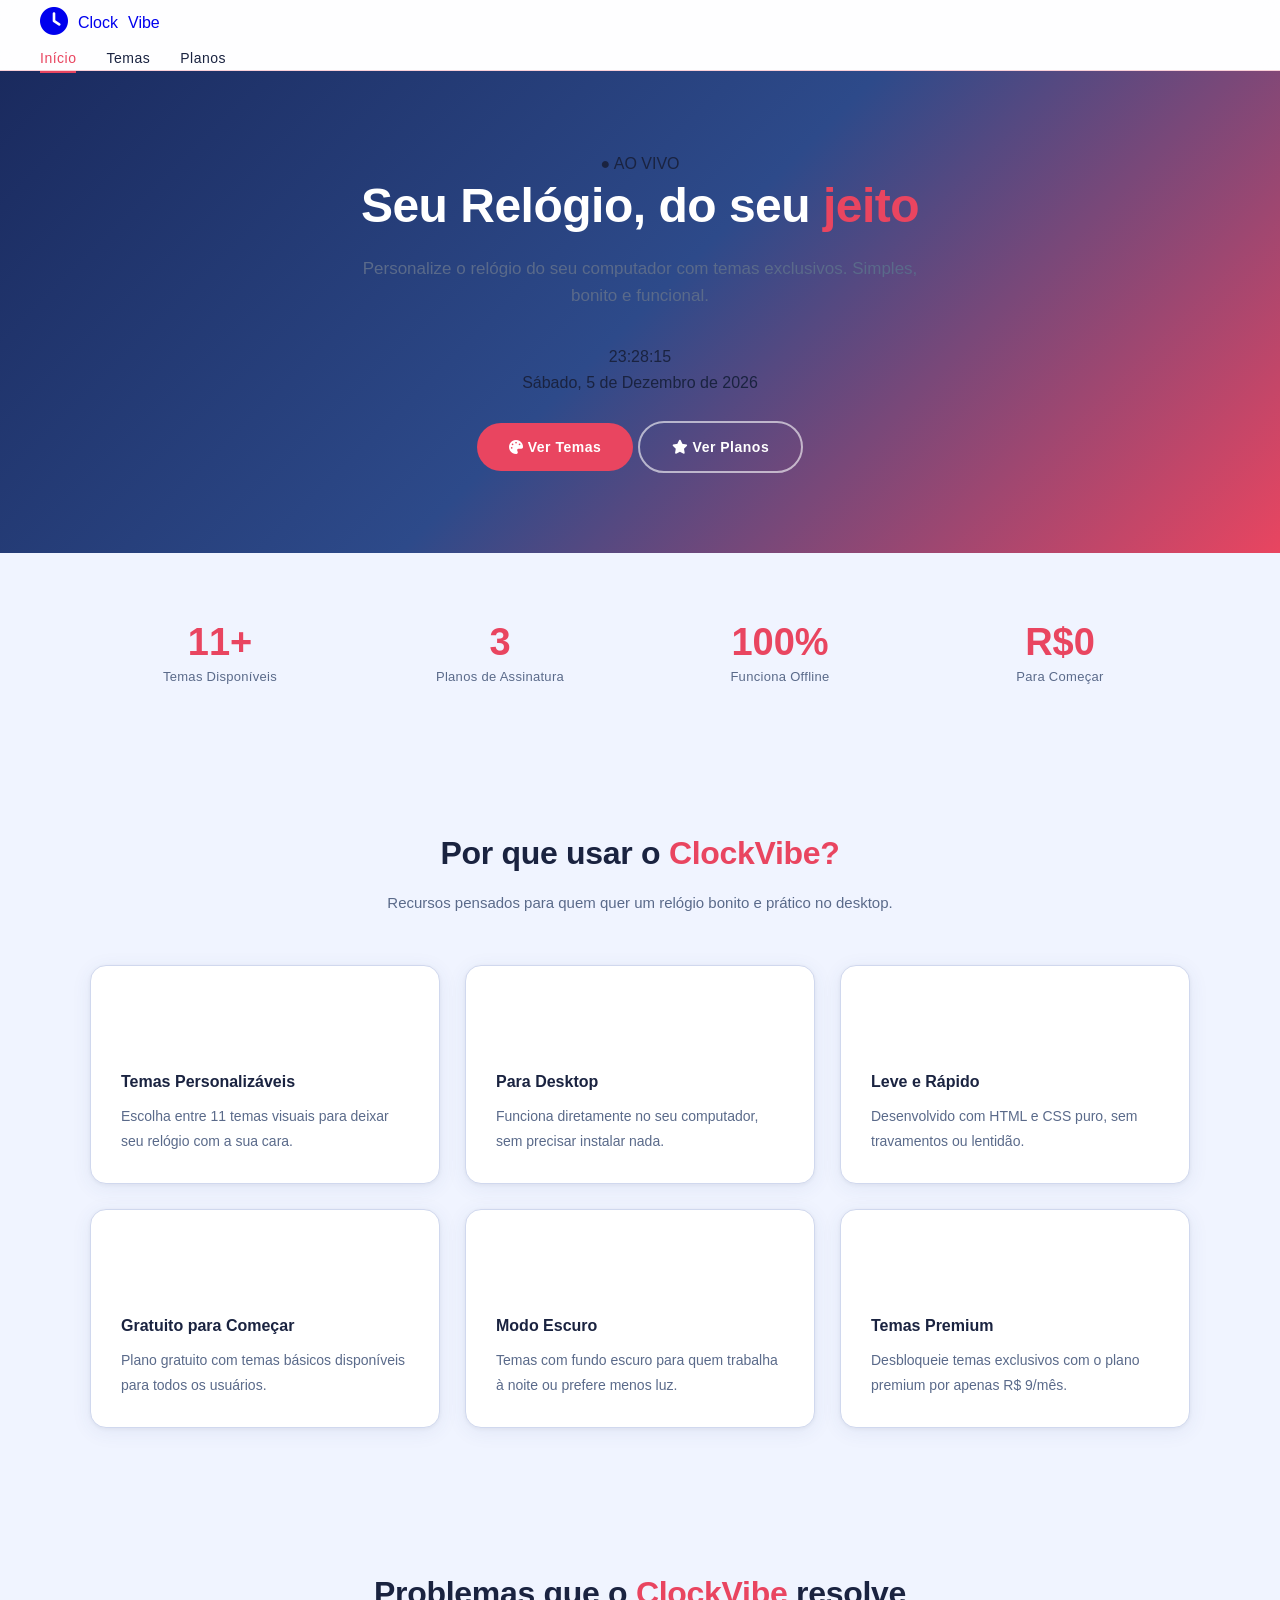
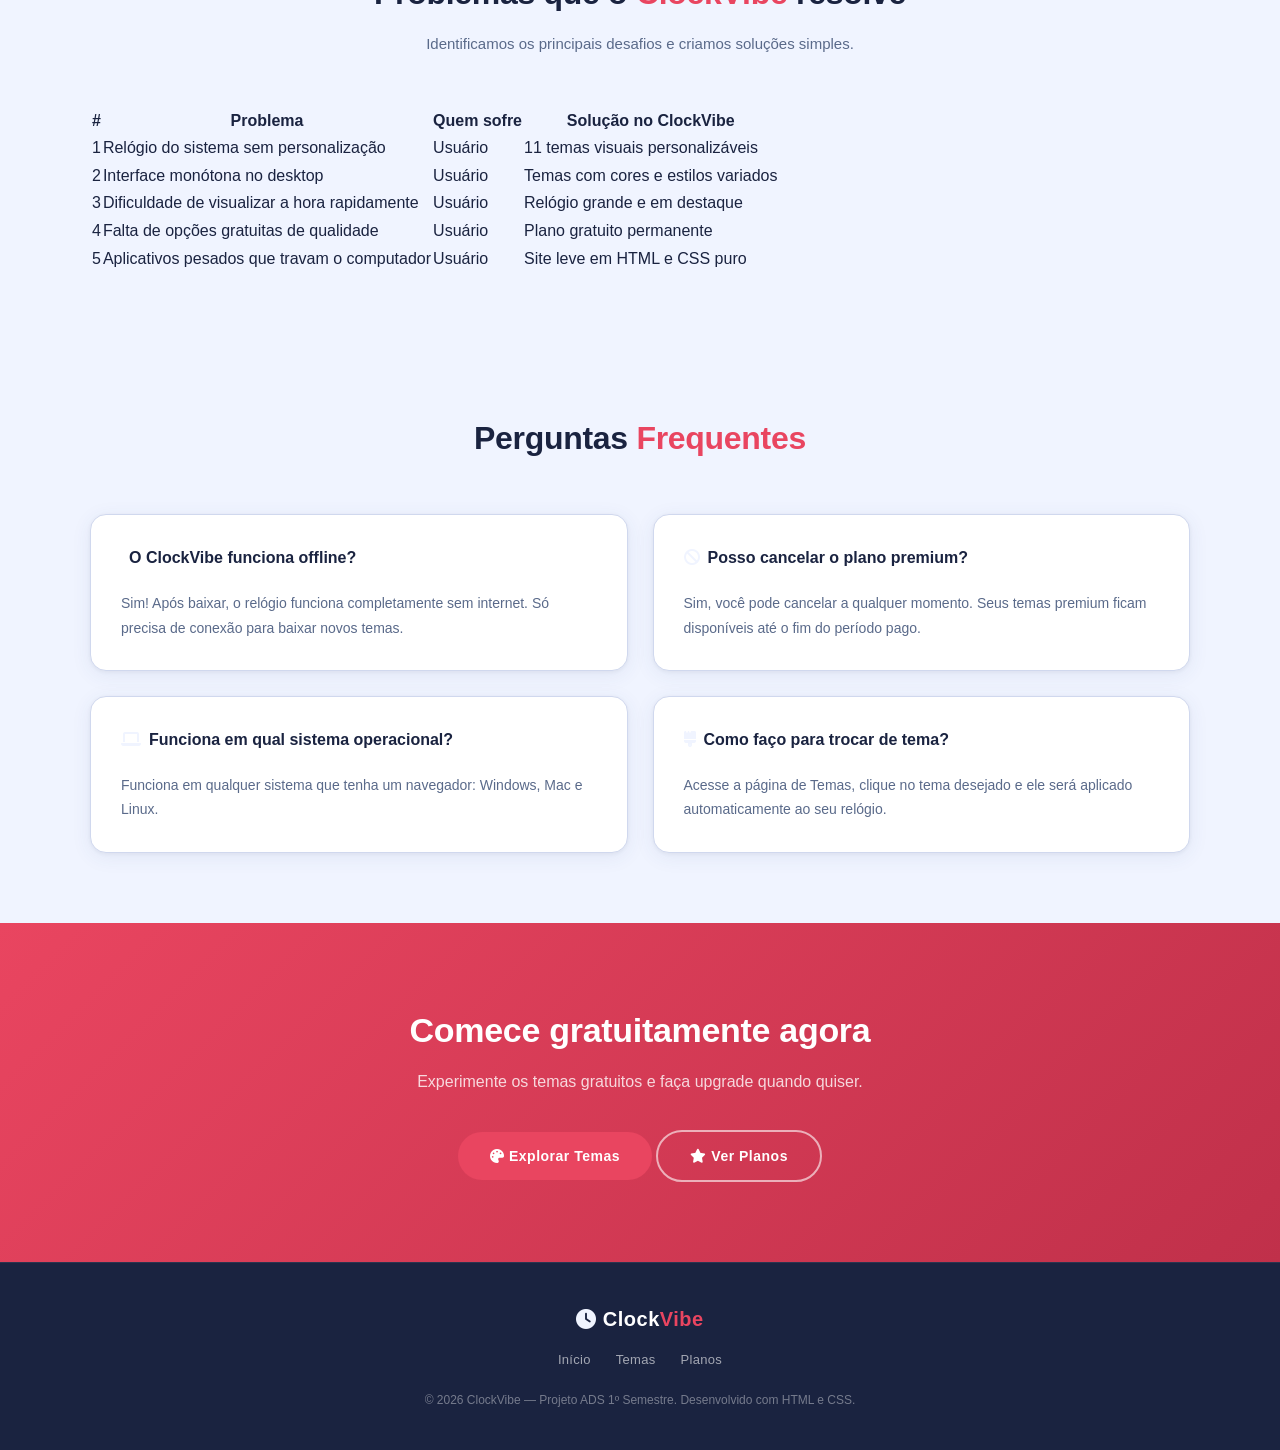
==== commit 25e4679b: "Atualizar index.html — versão final ADS" ====
--- a/index.html
+++ b/index.html
@@ -4,237 +4,225 @@
     <meta charset="UTF-8">
     <meta name="viewport" content="width=device-width, initial-scale=1.0">
     <title>ClockVibe — Relógio Digital Personalizável</title>
-    <link href="https://fonts.googleapis.com/css2?family=Poppins:wght@300;400;500;600;700;800&display=swap" rel="stylesheet">
+    <link rel="stylesheet" href="css/style.css">
     <link rel="stylesheet" href="https://cdnjs.cloudflare.com/ajax/libs/font-awesome/6.5.0/css/all.min.css">
-    <link rel="stylesheet" href="css/style.css">
 </head>
 <body>
 
-    <!-- ===== CABEÇALHO ===== -->
+    <!-- CABEÇALHO -->
     <header>
-        <div class="header-container">
-            <a href="index.html" class="logo">
-                <div class="logo-icone-box">
-                    <i class="fa-solid fa-clock"></i>
-                </div>
-                <span class="logo-texto">Clock<span>Vibe</span></span>
-            </a>
-            <nav>
-                <ul>
-                    <li><a href="index.html" class="ativo">Início</a></li>
-                    <li><a href="temas.html">Temas</a></li>
-                    <li><a href="planos.html">Planos</a></li>
-                </ul>
-            </nav>
-        </div>
+        <a href="index.html" class="logo">
+            <div class="logo-icone"><i class="fa-solid fa-clock"></i></div>
+            Clock<span>Vibe</span>
+        </a>
+        <nav>
+            <ul>
+                <li><a href="index.html" class="ativo">Início</a></li>
+                <li><a href="temas.html">Temas</a></li>
+                <li><a href="planos.html">Planos</a></li>
+            </ul>
+        </nav>
     </header>
 
-    <!-- ===== HERO ===== -->
-    <section class="hero">
-        <div class="hero-container">
-            <span class="hero-badge"><i class="fa-solid fa-bolt"></i> Novo — Versão 2.0</span>
-            <h1>Seu relógio,<br><span>do seu jeito</span></h1>
-            <p>Personalize o relógio digital da sua tela com temas exclusivos, fontes e cores. Produtividade com estilo — do minimalista ao Hello Kitty.</p>
-
-            <div class="relogio-demo">
-                <div class="relogio-label"><i class="fa-solid fa-circle" style="color:#69f0ae; font-size:8px;"></i> AO VIVO</div>
-                <div class="hora">14:32:07</div>
-                <div class="data">Sábado, 28 de Março de 2026</div>
-            </div>
-
-            <div class="grupo-botoes">
-                <a href="temas.html" class="btn btn-primario"><i class="fa-solid fa-palette"></i> Ver Temas</a>
-                <a href="planos.html" class="btn btn-secundario"><i class="fa-solid fa-tag"></i> Conhecer Planos</a>
-            </div>
-        </div>
-    </section>
-
-    <!-- ===== ESTATÍSTICAS ===== -->
-    <section class="secao-stats">
+    <!-- HERO COM RELÓGIO -->
+    <div class="hero">
+        <div class="relogio-badge">● AO VIVO</div>
+        <h1>Seu Relógio, do seu <span>jeito</span></h1>
+        <p>Personalize o relógio do seu computador com temas exclusivos. Simples, bonito e funcional.</p>
+
+        <div class="relogio-container">
+            <div class="relogio-widget" id="relogio">00:00:00</div>
+            <div class="relogio-data" id="data-atual">Carregando...</div>
+        </div>
+
+        <br>
+        <a href="temas.html" class="btn btn-primario"><i class="fa-solid fa-palette"></i> Ver Temas</a>
+        <a href="planos.html" class="btn btn-secundario"><i class="fa-solid fa-star"></i> Ver Planos</a>
+    </div>
+
+    <!-- ESTATÍSTICAS -->
+    <section class="secao-cinza">
         <div class="container">
             <div class="stats-grid">
-                <div class="stat-box">
-                    <span class="stat-numero">20+</span>
-                    <span class="stat-label">Temas disponíveis</span>
-                </div>
-                <div class="stat-box">
-                    <span class="stat-numero">5MB</span>
-                    <span class="stat-label">Uso de memória</span>
-                </div>
-                <div class="stat-box">
-                    <span class="stat-numero">3</span>
-                    <span class="stat-label">Planos de assinatura</span>
-                </div>
-                <div class="stat-box">
-                    <span class="stat-numero">100%</span>
-                    <span class="stat-label">Sem anúncios</span>
-                </div>
-            </div>
-        </div>
-    </section>
-
-    <!-- ===== RECURSOS ===== -->
+                <div class="stat-card">
+                    <div class="stat-numero">11+</div>
+                    <div class="stat-label">Temas Disponíveis</div>
+                </div>
+                <div class="stat-card">
+                    <div class="stat-numero">3</div>
+                    <div class="stat-label">Planos de Assinatura</div>
+                </div>
+                <div class="stat-card">
+                    <div class="stat-numero">100%</div>
+                    <div class="stat-label">Funciona Offline</div>
+                </div>
+                <div class="stat-card">
+                    <div class="stat-numero">R$0</div>
+                    <div class="stat-label">Para Começar</div>
+                </div>
+            </div>
+        </div>
+    </section>
+
+    <!-- RECURSOS -->
     <section>
         <div class="container">
             <div class="titulo-secao">
-                <h2>Por que escolher o <span>ClockVibe</span>?</h2>
-                <div class="linha-divisoria"></div>
-                <p>Recursos pensados para quem valoriza produtividade e personalização no dia a dia.</p>
-            </div>
-
+                <h2>Por que usar o <span>ClockVibe?</span></h2>
+                <p>Recursos pensados para quem quer um relógio bonito e prático no desktop.</p>
+            </div>
             <div class="grid-3">
                 <div class="card">
-                    <div class="card-icone"><i class="fa-solid fa-palette"></i></div>
-                    <h3>Temas Exclusivos</h3>
-                    <p>Mais de 20 temas visuais para personalizar seu relógio. Do minimalista ao neon, encontre o estilo perfeito.</p>
-                </div>
-                <div class="card">
-                    <div class="card-icone"><i class="fa-solid fa-bolt"></i></div>
+                    <div class="card-icone"><i class="fa-solid fa-palette" style="color:#fff;"></i></div>
+                    <h3>Temas Personalizáveis</h3>
+                    <p>Escolha entre 11 temas visuais para deixar seu relógio com a sua cara.</p>
+                </div>
+                <div class="card">
+                    <div class="card-icone"><i class="fa-solid fa-desktop" style="color:#fff;"></i></div>
+                    <h3>Para Desktop</h3>
+                    <p>Funciona diretamente no seu computador, sem precisar instalar nada.</p>
+                </div>
+                <div class="card">
+                    <div class="card-icone"><i class="fa-solid fa-bolt" style="color:#fff;"></i></div>
                     <h3>Leve e Rápido</h3>
-                    <p>Consome mínimo de recursos do computador. Roda em segundo plano sem travar nenhum programa.</p>
-                </div>
-                <div class="card">
-                    <div class="card-icone"><i class="fa-solid fa-desktop"></i></div>
-                    <h3>Multi-monitor</h3>
-                    <p>Suporte a múltiplos monitores. Configure um tema diferente para cada tela do seu setup.</p>
-                </div>
-                <div class="card">
-                    <div class="card-icone"><i class="fa-solid fa-bell"></i></div>
-                    <h3>Alarmes Visuais</h3>
-                    <p>Configure alarmes que mudam a cor do relógio para te avisar de compromissos importantes.</p>
-                </div>
-                <div class="card">
-                    <div class="card-icone"><i class="fa-solid fa-calendar-days"></i></div>
-                    <h3>Calendário Integrado</h3>
-                    <p>Visualize a data, dia da semana e próximos eventos diretamente no widget do relógio.</p>
-                </div>
-                <div class="card">
-                    <div class="card-icone"><i class="fa-solid fa-shield-halved"></i></div>
-                    <h3>Sem Anúncios</h3>
-                    <p>Planos premium sem nenhuma propaganda. Experiência limpa e focada para o seu trabalho.</p>
-                </div>
-            </div>
-        </div>
-    </section>
-
-    <!-- ===== PROBLEMAS E SOLUÇÕES ===== -->
-    <section class="secao-escura">
+                    <p>Desenvolvido com HTML e CSS puro, sem travamentos ou lentidão.</p>
+                </div>
+                <div class="card">
+                    <div class="card-icone"><i class="fa-solid fa-gift" style="color:#fff;"></i></div>
+                    <h3>Gratuito para Começar</h3>
+                    <p>Plano gratuito com temas básicos disponíveis para todos os usuários.</p>
+                </div>
+                <div class="card">
+                    <div class="card-icone"><i class="fa-solid fa-moon" style="color:#fff;"></i></div>
+                    <h3>Modo Escuro</h3>
+                    <p>Temas com fundo escuro para quem trabalha à noite ou prefere menos luz.</p>
+                </div>
+                <div class="card">
+                    <div class="card-icone"><i class="fa-solid fa-crown" style="color:#fff;"></i></div>
+                    <h3>Temas Premium</h3>
+                    <p>Desbloqueie temas exclusivos com o plano premium por apenas R$ 9/mês.</p>
+                </div>
+            </div>
+        </div>
+    </section>
+
+    <!-- PROBLEMAS E SOLUÇÕES -->
+    <section class="secao-cinza">
         <div class="container">
             <div class="titulo-secao">
                 <h2>Problemas que o <span>ClockVibe</span> resolve</h2>
-                <div class="linha-divisoria"></div>
-                <p>Identificamos os principais desafios dos usuários e criamos soluções simples e eficazes.</p>
-            </div>
-
-            <div class="problema-item">
-                <h4><i class="fa-solid fa-circle-xmark"></i> Problema 1 — Relógios genéricos e sem personalidade</h4>
-                <p>O relógio padrão do Windows/Mac não permite nenhuma customização visual, deixando a área de trabalho sem identidade.</p>
-                <span class="solucao-tag"><i class="fa-solid fa-circle-check"></i> Solução: Mais de 20 temas visuais personalizáveis</span>
-            </div>
-
-            <div class="problema-item">
-                <h4><i class="fa-solid fa-circle-xmark"></i> Problema 2 — Dificuldade de ver a hora em telas grandes</h4>
-                <p>Em monitores grandes ou com resolução alta, o relógio do sistema fica muito pequeno e difícil de ler rapidamente.</p>
-                <span class="solucao-tag"><i class="fa-solid fa-circle-check"></i> Solução: Tamanho e posição totalmente ajustáveis</span>
-            </div>
-
-            <div class="problema-item">
-                <h4><i class="fa-solid fa-circle-xmark"></i> Problema 3 — Falta de integração com agenda</h4>
-                <p>Usuários precisam abrir outro aplicativo para verificar a data ou próximos compromissos durante o trabalho.</p>
-                <span class="solucao-tag"><i class="fa-solid fa-circle-check"></i> Solução: Widget com calendário e eventos integrados</span>
-            </div>
-
-            <div class="problema-item">
-                <h4><i class="fa-solid fa-circle-xmark"></i> Problema 4 — Aplicativos pesados que travam o computador</h4>
-                <p>Muitos widgets de relógio consomem muita memória RAM e processador, prejudicando o desempenho geral.</p>
-                <span class="solucao-tag"><i class="fa-solid fa-circle-check"></i> Solução: Tecnologia leve — menos de 5MB de RAM</span>
-            </div>
-
-            <div class="problema-item">
-                <h4><i class="fa-solid fa-circle-xmark"></i> Problema 5 — Anúncios invasivos nas versões gratuitas</h4>
-                <p>Aplicativos gratuitos similares exibem propagandas que distraem e prejudicam a experiência do usuário.</p>
-                <span class="solucao-tag"><i class="fa-solid fa-circle-check"></i> Solução: Plano gratuito sem anúncios, premium com recursos extras</span>
-            </div>
-
-            <div class="centralizado margem-topo">
-                <a href="planos.html" class="btn btn-primario"><i class="fa-solid fa-tag"></i> Ver Planos e Preços</a>
-            </div>
-        </div>
-    </section>
-
-    <!-- ===== PERGUNTAS FREQUENTES ===== -->
+                <p>Identificamos os principais desafios e criamos soluções simples.</p>
+            </div>
+            <table class="tabela-comparativa">
+                <thead>
+                    <tr>
+                        <th>#</th>
+                        <th>Problema</th>
+                        <th>Quem sofre</th>
+                        <th>Solução no ClockVibe</th>
+                    </tr>
+                </thead>
+                <tbody>
+                    <tr>
+                        <td>1</td>
+                        <td>Relógio do sistema sem personalização</td>
+                        <td>Usuário</td>
+                        <td>11 temas visuais personalizáveis</td>
+                    </tr>
+                    <tr>
+                        <td>2</td>
+                        <td>Interface monótona no desktop</td>
+                        <td>Usuário</td>
+                        <td>Temas com cores e estilos variados</td>
+                    </tr>
+                    <tr>
+                        <td>3</td>
+                        <td>Dificuldade de visualizar a hora rapidamente</td>
+                        <td>Usuário</td>
+                        <td>Relógio grande e em destaque</td>
+                    </tr>
+                    <tr>
+                        <td>4</td>
+                        <td>Falta de opções gratuitas de qualidade</td>
+                        <td>Usuário</td>
+                        <td>Plano gratuito permanente</td>
+                    </tr>
+                    <tr>
+                        <td>5</td>
+                        <td>Aplicativos pesados que travam o computador</td>
+                        <td>Usuário</td>
+                        <td>Site leve em HTML e CSS puro</td>
+                    </tr>
+                </tbody>
+            </table>
+        </div>
+    </section>
+
+    <!-- FAQ -->
     <section>
         <div class="container">
             <div class="titulo-secao">
                 <h2>Perguntas <span>Frequentes</span></h2>
-                <div class="linha-divisoria"></div>
-                <p>Tudo que você precisa saber sobre o ClockVibe antes de começar.</p>
-            </div>
-
+            </div>
             <div class="grid-2">
                 <div class="card faq-card">
-                    <div class="faq-icone"><i class="fa-solid fa-download"></i></div>
-                    <h3>O ClockVibe é um programa para instalar?</h3>
-                    <p>Sim! O ClockVibe é um pequeno aplicativo que você instala no seu computador (Windows ou Mac). Depois de instalado, o relógio aparece na sua tela e você pode personalizar o visual como quiser.</p>
-                </div>
-                <div class="card faq-card">
-                    <div class="faq-icone"><i class="fa-solid fa-infinity"></i></div>
-                    <h3>O plano gratuito tem limite de tempo?</h3>
-                    <p>Não! O plano gratuito é para sempre, sem prazo de validade. Você pode usar os 3 temas básicos gratuitamente pelo tempo que quiser, sem precisar de cartão de crédito.</p>
-                </div>
-                <div class="card faq-card">
-                    <div class="faq-icone"><i class="fa-solid fa-heart"></i></div>
-                    <h3>Tem tema Hello Kitty disponível?</h3>
-                    <p>Sim! O tema Hello Kitty é um dos nossos temas premium mais populares, com fundo rosa e laço decorativo. Está disponível nos planos Básico e Pro. Veja a prévia na página de Temas!</p>
-                </div>
-                <div class="card faq-card">
-                    <div class="faq-icone"><i class="fa-solid fa-gauge-high"></i></div>
-                    <h3>O ClockVibe deixa o computador lento?</h3>
-                    <p>Não! O ClockVibe foi desenvolvido para ser extremamente leve, consumindo menos de 5MB de memória RAM. Ele roda em segundo plano sem afetar o desempenho de nenhum outro programa.</p>
-                </div>
-                <div class="card faq-card">
-                    <div class="faq-icone"><i class="fa-solid fa-rotate-left"></i></div>
-                    <h3>Posso cancelar minha assinatura a qualquer momento?</h3>
-                    <p>Sim! Você pode cancelar quando quiser, sem multas ou taxas. Após o cancelamento, o acesso premium continua ativo até o fim do período já pago.</p>
-                </div>
-                <div class="card faq-card">
-                    <div class="faq-icone"><i class="fa-solid fa-display"></i></div>
-                    <h3>Funciona em mais de um monitor?</h3>
-                    <p>O suporte a múltiplos monitores está disponível no plano Pro. Com ele, você pode colocar um relógio diferente em cada tela do seu setup, com temas diferentes em cada monitor.</p>
-                </div>
-            </div>
-
-            <div class="centralizado margem-topo">
-                <a href="temas.html" class="btn btn-primario"><i class="fa-solid fa-eye"></i> Ver Todos os Temas</a>
-            </div>
-        </div>
-    </section>
-
-    <!-- ===== CTA FINAL ===== -->
-    <section class="cta-final">
-        <div class="container centralizado">
-            <div class="cta-icone">🕐</div>
-            <h2>Pronto para personalizar seu relógio?</h2>
-            <p>Comece gratuitamente. Sem cartão de crédito necessário.</p>
-            <div class="grupo-botoes">
-                <a href="temas.html" class="btn btn-branco-solido"><i class="fa-solid fa-palette"></i> Explorar Temas</a>
-                <a href="planos.html" class="btn btn-outline-branco"><i class="fa-solid fa-tag"></i> Ver Planos</a>
-            </div>
-        </div>
-    </section>
-
-    <!-- ===== RODAPÉ ===== -->
+                    <h3><i class="fa-solid fa-wifi-slash" style="color:var(--cor-primaria); margin-right:8px;"></i>O ClockVibe funciona offline?</h3>
+                    <p>Sim! Após baixar, o relógio funciona completamente sem internet. Só precisa de conexão para baixar novos temas.</p>
+                </div>
+                <div class="card faq-card">
+                    <h3><i class="fa-solid fa-ban" style="color:var(--cor-primaria); margin-right:8px;"></i>Posso cancelar o plano premium?</h3>
+                    <p>Sim, você pode cancelar a qualquer momento. Seus temas premium ficam disponíveis até o fim do período pago.</p>
+                </div>
+                <div class="card faq-card">
+                    <h3><i class="fa-solid fa-laptop" style="color:var(--cor-primaria); margin-right:8px;"></i>Funciona em qual sistema operacional?</h3>
+                    <p>Funciona em qualquer sistema que tenha um navegador: Windows, Mac e Linux.</p>
+                </div>
+                <div class="card faq-card">
+                    <h3><i class="fa-solid fa-brush" style="color:var(--cor-primaria); margin-right:8px;"></i>Como faço para trocar de tema?</h3>
+                    <p>Acesse a página de Temas, clique no tema desejado e ele será aplicado automaticamente ao seu relógio.</p>
+                </div>
+            </div>
+        </div>
+    </section>
+
+    <!-- CTA FINAL -->
+    <div class="cta-final">
+        <h2>Comece <span>gratuitamente</span> agora</h2>
+        <p>Experimente os temas gratuitos e faça upgrade quando quiser.</p>
+        <a href="temas.html" class="btn btn-primario"><i class="fa-solid fa-palette"></i> Explorar Temas</a>
+        <a href="planos.html" class="btn btn-secundario"><i class="fa-solid fa-star"></i> Ver Planos</a>
+    </div>
+
+    <!-- RODAPÉ -->
     <footer>
-        <div class="footer-container">
-            <div class="footer-logo">Clock<span>Vibe</span></div>
-            <div class="footer-links">
-                <a href="index.html"><i class="fa-solid fa-house"></i> Início</a>
-                <a href="temas.html"><i class="fa-solid fa-palette"></i> Temas</a>
-                <a href="planos.html"><i class="fa-solid fa-tag"></i> Planos</a>
-            </div>
-            <p class="footer-copy">© 2026 ClockVibe — Projeto ADS 1º Semestre. Desenvolvido com HTML e CSS.</p>
-        </div>
+        <div class="footer-logo"><i class="fa-solid fa-clock" style="color:var(--cor-primaria);"></i> Clock<span>Vibe</span></div>
+        <div class="footer-links">
+            <a href="index.html">Início</a>
+            <a href="temas.html">Temas</a>
+            <a href="planos.html">Planos</a>
+        </div>
+        <p class="footer-copy">© 2026 ClockVibe — Projeto ADS 1º Semestre. Desenvolvido com HTML e CSS.</p>
     </footer>
+
+    <!-- Script do relógio -->
+    <script>
+        function atualizarRelogio() {
+            var agora = new Date();
+            var h = String(agora.getHours()).padStart(2, '0');
+            var m = String(agora.getMinutes()).padStart(2, '0');
+            var s = String(agora.getSeconds()).padStart(2, '0');
+            document.getElementById('relogio').textContent = h + ':' + m + ':' + s;
+            var dias = ['Domingo','Segunda-feira','Terça-feira','Quarta-feira','Quinta-feira','Sexta-feira','Sábado'];
+            var meses = ['Janeiro','Fevereiro','Março','Abril','Maio','Junho','Julho','Agosto','Setembro','Outubro','Novembro','Dezembro'];
+            var dia = dias[agora.getDay()];
+            var d = agora.getDate();
+            var mes = meses[agora.getMonth()];
+            var ano = agora.getFullYear();
+            document.getElementById('data-atual').textContent = dia + ', ' + d + ' de ' + mes + ' de ' + ano;
+        }
+        atualizarRelogio();
+        setInterval(atualizarRelogio, 1000);
+    </script>
 
 </body>
 </html>
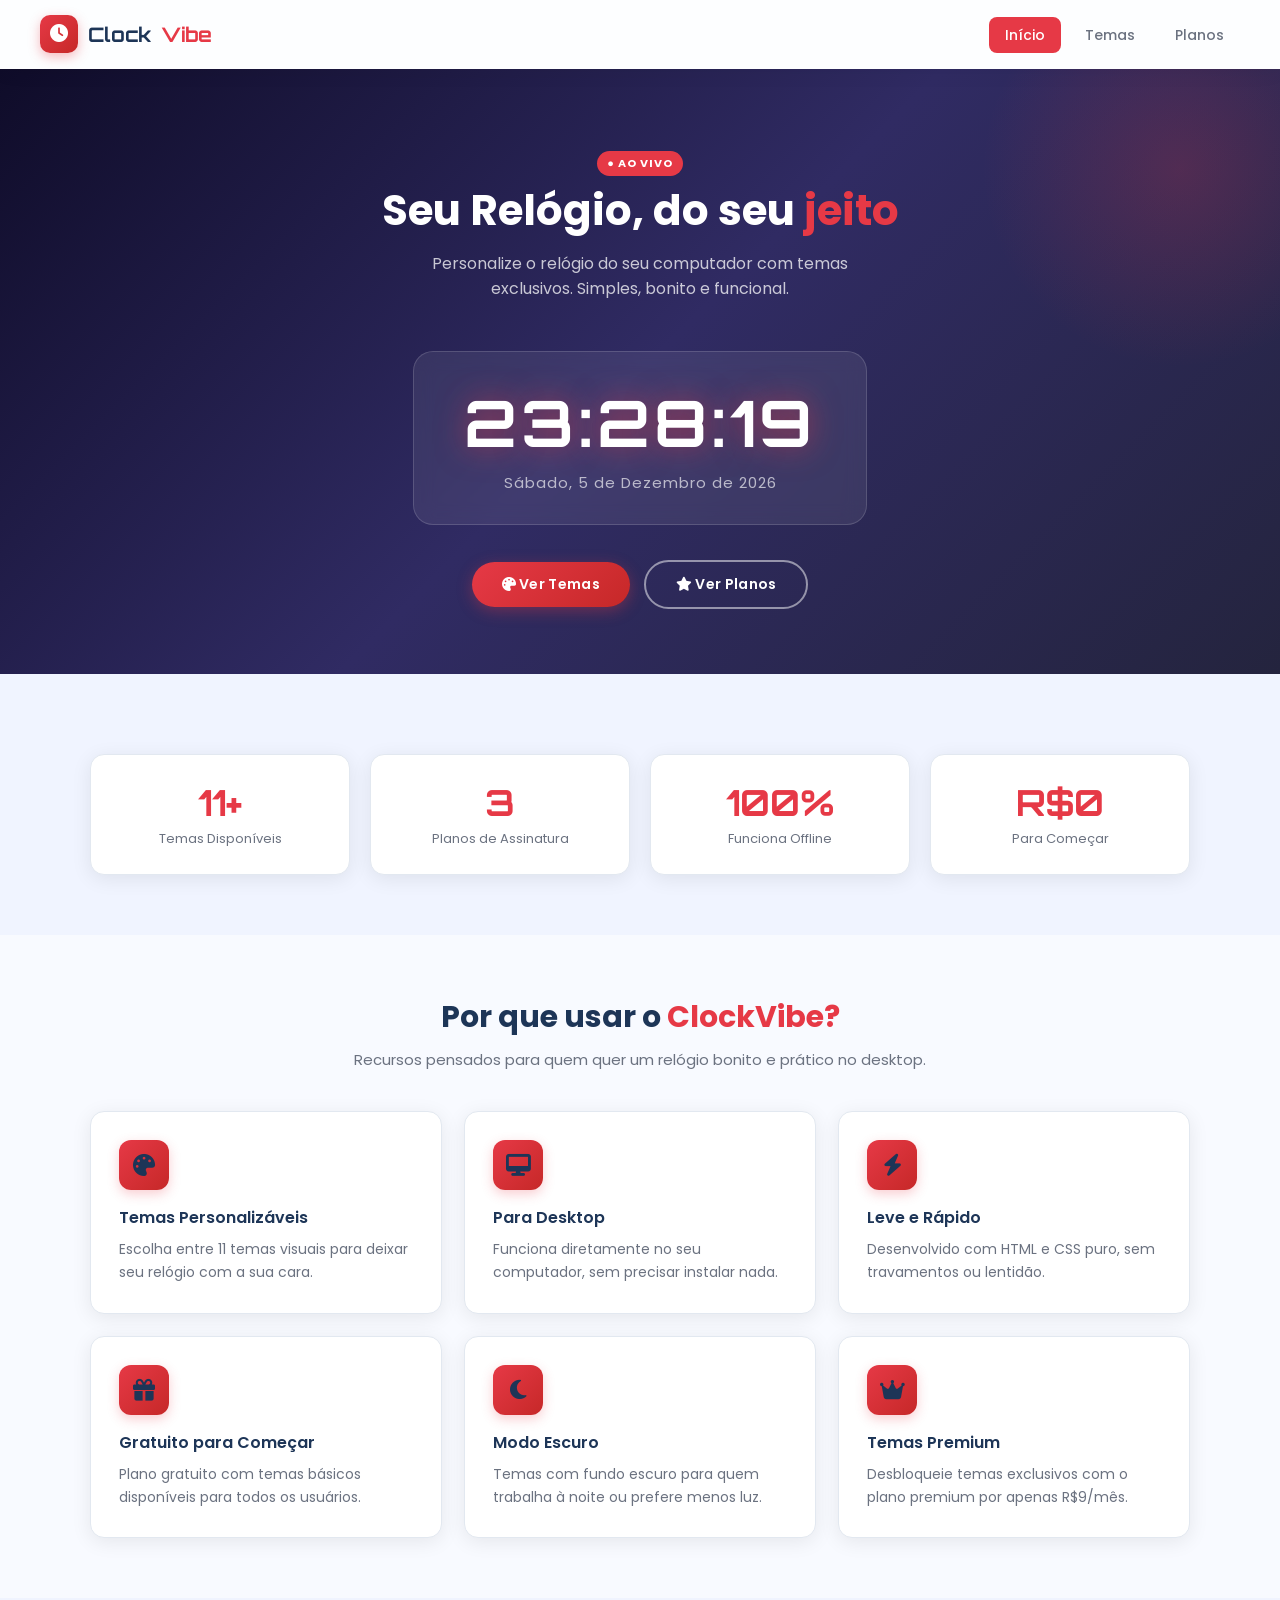
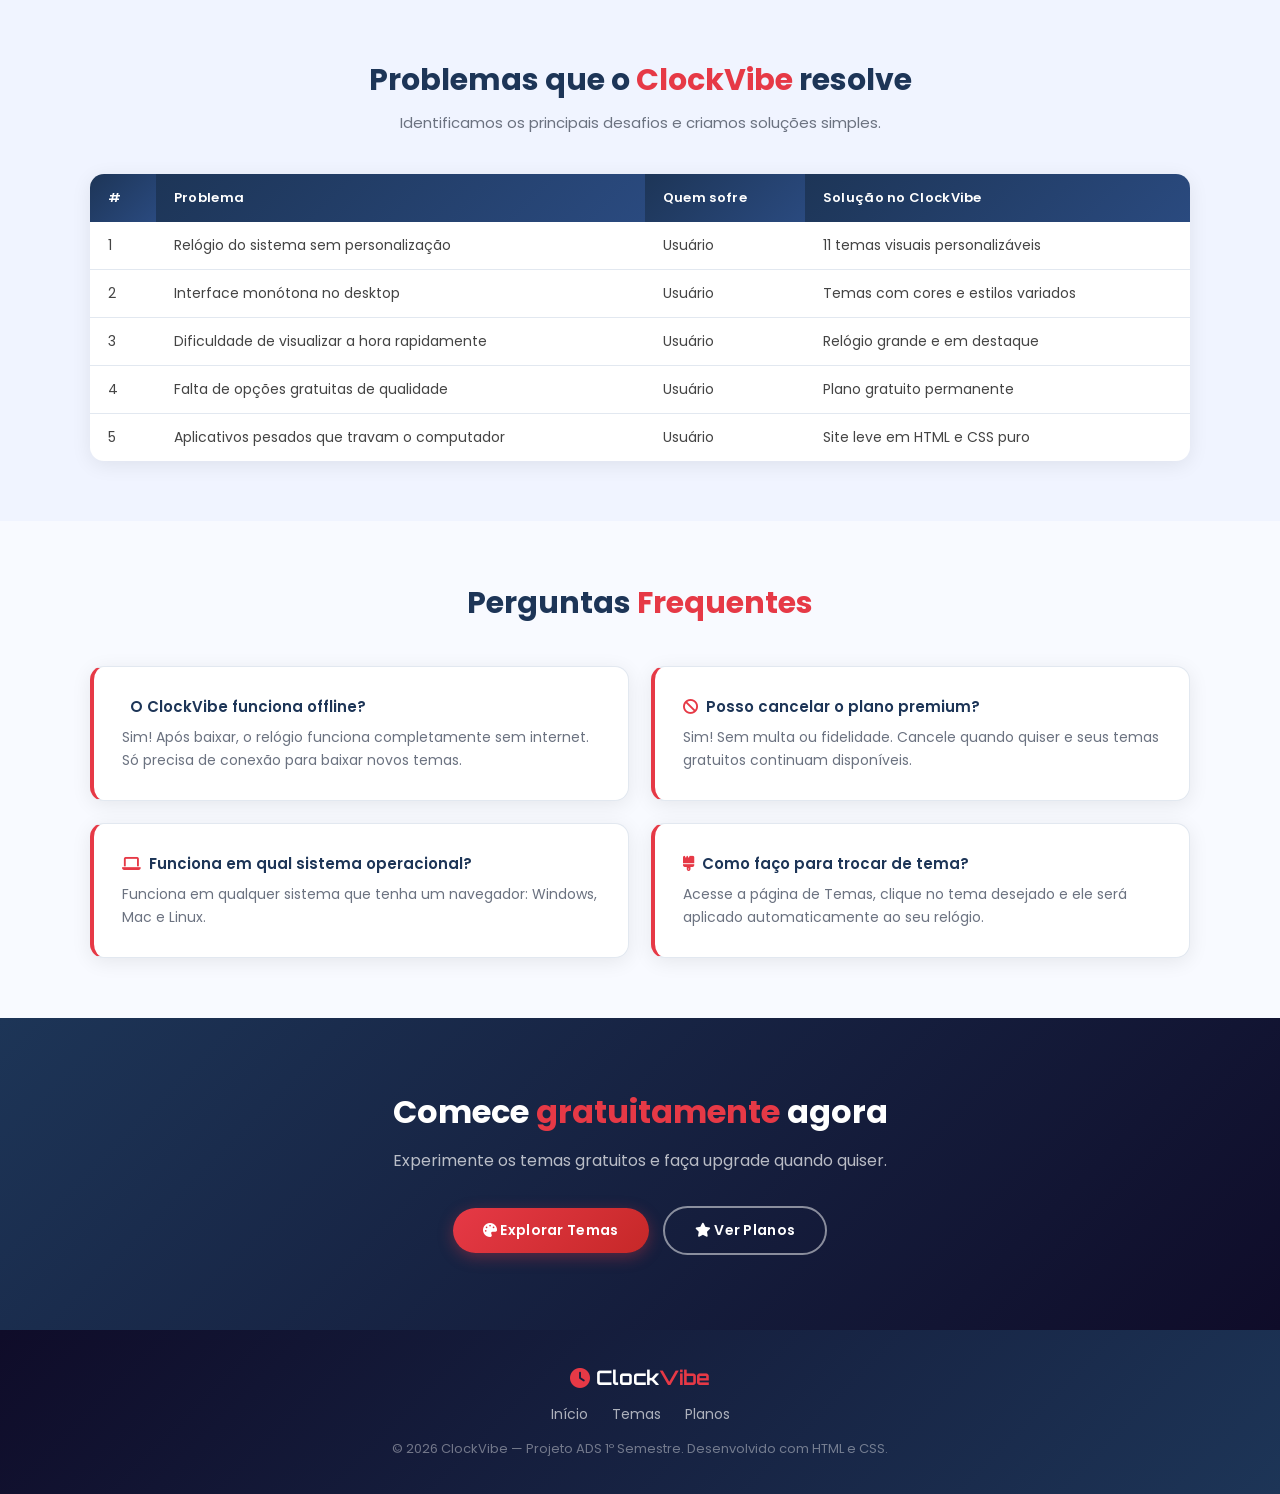
==== commit ecf16614: "Update index.html" ====
--- a/index.html
+++ b/index.html
@@ -9,7 +9,6 @@
 </head>
 <body>
 
-    <!-- CABEÇALHO -->
     <header>
         <a href="index.html" class="logo">
             <div class="logo-icone"><i class="fa-solid fa-clock"></i></div>
@@ -24,24 +23,21 @@
         </nav>
     </header>
 
-    <!-- HERO COM RELÓGIO -->
     <div class="hero">
-        <div class="relogio-badge">● AO VIVO</div>
+        <span class="relogio-badge">● AO VIVO</span>
         <h1>Seu Relógio, do seu <span>jeito</span></h1>
         <p>Personalize o relógio do seu computador com temas exclusivos. Simples, bonito e funcional.</p>
-
         <div class="relogio-container">
             <div class="relogio-widget" id="relogio">00:00:00</div>
             <div class="relogio-data" id="data-atual">Carregando...</div>
         </div>
-
-        <br>
-        <a href="temas.html" class="btn btn-primario"><i class="fa-solid fa-palette"></i> Ver Temas</a>
-        <a href="planos.html" class="btn btn-secundario"><i class="fa-solid fa-star"></i> Ver Planos</a>
+        <div class="hero-botoes">
+            <a href="temas.html" class="btn btn-primario"><i class="fa-solid fa-palette"></i> Ver Temas</a>
+            <a href="planos.html" class="btn btn-secundario"><i class="fa-solid fa-star"></i> Ver Planos</a>
+        </div>
     </div>
 
-    <!-- ESTATÍSTICAS -->
-    <section class="secao-cinza">
+    <section>
         <div class="container">
             <div class="stats-grid">
                 <div class="stat-card">
@@ -64,8 +60,7 @@
         </div>
     </section>
 
-    <!-- RECURSOS -->
-    <section>
+    <section class="secao-cinza">
         <div class="container">
             <div class="titulo-secao">
                 <h2>Por que usar o <span>ClockVibe?</span></h2>
@@ -73,41 +68,40 @@
             </div>
             <div class="grid-3">
                 <div class="card">
-                    <div class="card-icone"><i class="fa-solid fa-palette" style="color:#fff;"></i></div>
+                    <div class="card-icone"><i class="fa-solid fa-palette"></i></div>
                     <h3>Temas Personalizáveis</h3>
                     <p>Escolha entre 11 temas visuais para deixar seu relógio com a sua cara.</p>
                 </div>
                 <div class="card">
-                    <div class="card-icone"><i class="fa-solid fa-desktop" style="color:#fff;"></i></div>
+                    <div class="card-icone"><i class="fa-solid fa-desktop"></i></div>
                     <h3>Para Desktop</h3>
                     <p>Funciona diretamente no seu computador, sem precisar instalar nada.</p>
                 </div>
                 <div class="card">
-                    <div class="card-icone"><i class="fa-solid fa-bolt" style="color:#fff;"></i></div>
+                    <div class="card-icone"><i class="fa-solid fa-bolt"></i></div>
                     <h3>Leve e Rápido</h3>
                     <p>Desenvolvido com HTML e CSS puro, sem travamentos ou lentidão.</p>
                 </div>
                 <div class="card">
-                    <div class="card-icone"><i class="fa-solid fa-gift" style="color:#fff;"></i></div>
+                    <div class="card-icone"><i class="fa-solid fa-gift"></i></div>
                     <h3>Gratuito para Começar</h3>
                     <p>Plano gratuito com temas básicos disponíveis para todos os usuários.</p>
                 </div>
                 <div class="card">
-                    <div class="card-icone"><i class="fa-solid fa-moon" style="color:#fff;"></i></div>
+                    <div class="card-icone"><i class="fa-solid fa-moon"></i></div>
                     <h3>Modo Escuro</h3>
                     <p>Temas com fundo escuro para quem trabalha à noite ou prefere menos luz.</p>
                 </div>
                 <div class="card">
-                    <div class="card-icone"><i class="fa-solid fa-crown" style="color:#fff;"></i></div>
+                    <div class="card-icone"><i class="fa-solid fa-crown"></i></div>
                     <h3>Temas Premium</h3>
-                    <p>Desbloqueie temas exclusivos com o plano premium por apenas R$ 9/mês.</p>
+                    <p>Desbloqueie temas exclusivos com o plano premium por apenas R$9/mês.</p>
                 </div>
             </div>
         </div>
     </section>
 
-    <!-- PROBLEMAS E SOLUÇÕES -->
-    <section class="secao-cinza">
+    <section>
         <div class="container">
             <div class="titulo-secao">
                 <h2>Problemas que o <span>ClockVibe</span> resolve</h2>
@@ -123,43 +117,17 @@
                     </tr>
                 </thead>
                 <tbody>
-                    <tr>
-                        <td>1</td>
-                        <td>Relógio do sistema sem personalização</td>
-                        <td>Usuário</td>
-                        <td>11 temas visuais personalizáveis</td>
-                    </tr>
-                    <tr>
-                        <td>2</td>
-                        <td>Interface monótona no desktop</td>
-                        <td>Usuário</td>
-                        <td>Temas com cores e estilos variados</td>
-                    </tr>
-                    <tr>
-                        <td>3</td>
-                        <td>Dificuldade de visualizar a hora rapidamente</td>
-                        <td>Usuário</td>
-                        <td>Relógio grande e em destaque</td>
-                    </tr>
-                    <tr>
-                        <td>4</td>
-                        <td>Falta de opções gratuitas de qualidade</td>
-                        <td>Usuário</td>
-                        <td>Plano gratuito permanente</td>
-                    </tr>
-                    <tr>
-                        <td>5</td>
-                        <td>Aplicativos pesados que travam o computador</td>
-                        <td>Usuário</td>
-                        <td>Site leve em HTML e CSS puro</td>
-                    </tr>
+                    <tr><td>1</td><td>Relógio do sistema sem personalização</td><td>Usuário</td><td>11 temas visuais personalizáveis</td></tr>
+                    <tr><td>2</td><td>Interface monótona no desktop</td><td>Usuário</td><td>Temas com cores e estilos variados</td></tr>
+                    <tr><td>3</td><td>Dificuldade de visualizar a hora rapidamente</td><td>Usuário</td><td>Relógio grande e em destaque</td></tr>
+                    <tr><td>4</td><td>Falta de opções gratuitas de qualidade</td><td>Usuário</td><td>Plano gratuito permanente</td></tr>
+                    <tr><td>5</td><td>Aplicativos pesados que travam o computador</td><td>Usuário</td><td>Site leve em HTML e CSS puro</td></tr>
                 </tbody>
             </table>
         </div>
     </section>
 
-    <!-- FAQ -->
-    <section>
+    <section class="secao-cinza">
         <div class="container">
             <div class="titulo-secao">
                 <h2>Perguntas <span>Frequentes</span></h2>
@@ -171,7 +139,7 @@
                 </div>
                 <div class="card faq-card">
                     <h3><i class="fa-solid fa-ban" style="color:var(--cor-primaria); margin-right:8px;"></i>Posso cancelar o plano premium?</h3>
-                    <p>Sim, você pode cancelar a qualquer momento. Seus temas premium ficam disponíveis até o fim do período pago.</p>
+                    <p>Sim! Sem multa ou fidelidade. Cancele quando quiser e seus temas gratuitos continuam disponíveis.</p>
                 </div>
                 <div class="card faq-card">
                     <h3><i class="fa-solid fa-laptop" style="color:var(--cor-primaria); margin-right:8px;"></i>Funciona em qual sistema operacional?</h3>
@@ -185,7 +153,6 @@
         </div>
     </section>
 
-    <!-- CTA FINAL -->
     <div class="cta-final">
         <h2>Comece <span>gratuitamente</span> agora</h2>
         <p>Experimente os temas gratuitos e faça upgrade quando quiser.</p>
@@ -193,7 +160,6 @@
         <a href="planos.html" class="btn btn-secundario"><i class="fa-solid fa-star"></i> Ver Planos</a>
     </div>
 
-    <!-- RODAPÉ -->
     <footer>
         <div class="footer-logo"><i class="fa-solid fa-clock" style="color:var(--cor-primaria);"></i> Clock<span>Vibe</span></div>
         <div class="footer-links">
@@ -204,21 +170,16 @@
         <p class="footer-copy">© 2026 ClockVibe — Projeto ADS 1º Semestre. Desenvolvido com HTML e CSS.</p>
     </footer>
 
-    <!-- Script do relógio -->
     <script>
         function atualizarRelogio() {
             var agora = new Date();
-            var h = String(agora.getHours()).padStart(2, '0');
-            var m = String(agora.getMinutes()).padStart(2, '0');
-            var s = String(agora.getSeconds()).padStart(2, '0');
-            document.getElementById('relogio').textContent = h + ':' + m + ':' + s;
+            var h = String(agora.getHours()).padStart(2,'0');
+            var m = String(agora.getMinutes()).padStart(2,'0');
+            var s = String(agora.getSeconds()).padStart(2,'0');
+            document.getElementById('relogio').textContent = h+':'+m+':'+s;
             var dias = ['Domingo','Segunda-feira','Terça-feira','Quarta-feira','Quinta-feira','Sexta-feira','Sábado'];
             var meses = ['Janeiro','Fevereiro','Março','Abril','Maio','Junho','Julho','Agosto','Setembro','Outubro','Novembro','Dezembro'];
-            var dia = dias[agora.getDay()];
-            var d = agora.getDate();
-            var mes = meses[agora.getMonth()];
-            var ano = agora.getFullYear();
-            document.getElementById('data-atual').textContent = dia + ', ' + d + ' de ' + mes + ' de ' + ano;
+            document.getElementById('data-atual').textContent = dias[agora.getDay()]+', '+agora.getDate()+' de '+meses[agora.getMonth()]+' de '+agora.getFullYear();
         }
         atualizarRelogio();
         setInterval(atualizarRelogio, 1000);
--- a/css/style.css
+++ b/css/style.css
@@ -1,68 +1,55 @@
-/* ============================================
-   ClockVibe — Estilos Globais (Versão Melhorada)
-   Projeto ADS — 1º Semestre
-   Melhorias: Google Fonts (Poppins), sombras suaves,
-   scroll suave, glassmorphism, animação de pulso
-   ============================================ */
-
-/* Scroll suave em toda a página */
-html {
-    scroll-behavior: smooth;
-}
-
-/* Reset básico */
+/* ========================================
+   CLOCKVIBE — VERSÃO MELHORADA
+   CSS com Google Fonts, glassmorphism,
+   animações, temas e responsividade
+   Referência: developer.mozilla.org
+   ======================================== */
+
+@import url('https://fonts.googleapis.com/css2?family=Poppins:wght@300;400;500;600;700&family=Orbitron:wght@400;700&display=swap');
+
+:root {
+    --cor-primaria: #e63946;
+    --cor-secundaria: #1d3557;
+    --cor-fundo: #f0f4ff;
+    --cor-card: #ffffff;
+    --cor-texto: #1d3557;
+    --cor-texto-suave: #6b7280;
+    --cor-borda: #e2e8f0;
+    --sombra: 0 4px 20px rgba(0,0,0,0.08);
+    --sombra-hover: 0 8px 30px rgba(0,0,0,0.15);
+    --raio: 14px;
+}
+
 * {
     margin: 0;
     padding: 0;
     box-sizing: border-box;
 }
 
-/* Variáveis de cor — Versão Clara e Moderna */
-:root {
-    --cor-primaria: #f0f4ff;       /* fundo geral: azul bem claro */
-    --cor-secundaria: #e8edf8;     /* fundo alternado: levemente mais escuro */
-    --cor-destaque: #e94560;       /* vermelho-rosa vibrante */
-    --cor-destaque2: #2d4a8a;      /* azul médio para gradientes */
-    --cor-texto: #1a2340;          /* texto principal: azul-escuro legível */
-    --cor-texto-suave: #5a6a8a;    /* texto secundário: azul-acinzentado */
-    --cor-branco: #ffffff;
-    --cor-card: #ffffff;           /* cards brancos com sombra */
-    --cor-borda: #d0d8ee;          /* borda suave azulada */
-    /* Fonte melhorada: Poppins do Google Fonts */
-    --fonte-principal: 'Poppins', 'Segoe UI', Tahoma, sans-serif;
-}
-
-/* Corpo da página */
+html {
+    scroll-behavior: smooth;
+}
+
 body {
-    font-family: var(--fonte-principal);
-    background-color: var(--cor-primaria);
+    font-family: 'Poppins', Arial, sans-serif;
+    background-color: var(--cor-fundo);
     color: var(--cor-texto);
-    line-height: 1.6;
-}
-
-/* ============================================
-   CABEÇALHO / NAVEGAÇÃO
-   ============================================ */
-
+}
+
+/* ===== CABEÇALHO COM GLASSMORPHISM ===== */
 header {
-    background-color: rgba(255, 255, 255, 0.88);
-    /* Glassmorphism no header */
+    background: rgba(255,255,255,0.85);
     backdrop-filter: blur(12px);
     -webkit-backdrop-filter: blur(12px);
-    border-bottom: 1px solid rgba(233, 69, 96, 0.25);
-    padding: 0 40px;
+    border-bottom: 1px solid rgba(255,255,255,0.3);
+    padding: 15px 40px;
+    display: flex;
+    justify-content: space-between;
+    align-items: center;
     position: sticky;
     top: 0;
     z-index: 100;
-}
-
-.header-container {
-    max-width: 1100px;
-    margin: 0 auto;
-    display: flex;
-    align-items: center;
-    justify-content: space-between;
-    height: 70px;
+    box-shadow: 0 2px 20px rgba(0,0,0,0.06);
 }
 
 .logo {
@@ -70,201 +57,192 @@
     align-items: center;
     gap: 10px;
     text-decoration: none;
+    font-family: 'Orbitron', sans-serif;
+    font-size: 20px;
+    font-weight: 700;
+    color: var(--cor-secundaria);
 }
 
 .logo-icone {
-    font-size: 28px;
-}
-
-.logo-texto {
-    font-size: 22px;
-    font-weight: 800;
-    color: var(--cor-texto);
-    letter-spacing: 1px;
-}
-
-.logo-texto span {
-    color: var(--cor-destaque);
+    width: 38px;
+    height: 38px;
+    background: linear-gradient(135deg, var(--cor-primaria), #c62828);
+    border-radius: 10px;
+    display: flex;
+    align-items: center;
+    justify-content: center;
+    color: #fff;
+    font-size: 18px;
+    box-shadow: 0 4px 12px rgba(230,57,70,0.35);
+}
+
+.logo span {
+    color: var(--cor-primaria);
 }
 
 nav ul {
     list-style: none;
     display: flex;
-    gap: 30px;
+    gap: 8px;
 }
 
 nav ul li a {
+    color: var(--cor-texto-suave);
     text-decoration: none;
-    color: var(--cor-texto);
     font-size: 14px;
     font-weight: 500;
-    padding: 5px 0;
-    border-bottom: 2px solid transparent;
-    transition: color 0.3s, border-color 0.3s;
-    letter-spacing: 0.5px;
+    padding: 8px 16px;
+    border-radius: 8px;
+    transition: all 0.2s;
 }
 
 nav ul li a:hover,
 nav ul li a.ativo {
-    color: var(--cor-destaque);
-    border-bottom-color: var(--cor-destaque);
-}
-
-/* ============================================
-   HERO — SEÇÃO PRINCIPAL
-   ============================================ */
-
+    background-color: var(--cor-primaria);
+    color: #fff;
+}
+
+/* ===== HERO ===== */
 .hero {
-    background: linear-gradient(135deg, #1a2a5e 0%, #2d4a8a 50%, #e94560 100%);
-    padding: 80px 40px;
+    background: linear-gradient(135deg, #0f0c29, #302b63, #24243e);
+    color: #fff;
     text-align: center;
-}
-
-.hero-container {
-    max-width: 800px;
-    margin: 0 auto;
-}
-
-.hero-badge {
-    display: inline-block;
-    background-color: var(--cor-destaque);
-    color: var(--cor-branco);
-    font-size: 11px;
-    font-weight: 700;
-    letter-spacing: 2px;
-    text-transform: uppercase;
-    padding: 5px 16px;
-    border-radius: 50px;
-    margin-bottom: 20px;
+    padding: 80px 20px 60px;
+    position: relative;
+    overflow: hidden;
+}
+
+.hero::before {
+    content: '';
+    position: absolute;
+    top: -100px;
+    right: -100px;
+    width: 400px;
+    height: 400px;
+    background: radial-gradient(circle, rgba(230,57,70,0.2), transparent 70%);
+    border-radius: 50%;
 }
 
 .hero h1 {
-    font-size: 48px;
-    font-weight: 800;
-    color: var(--cor-branco);
-    margin-bottom: 20px;
+    font-size: 42px;
+    font-weight: 700;
+    margin-bottom: 15px;
     line-height: 1.2;
-    letter-spacing: -0.5px;
 }
 
 .hero h1 span {
-    color: var(--cor-destaque);
+    color: var(--cor-primaria);
 }
 
 .hero p {
-    font-size: 17px;
-    color: var(--cor-texto-suave);
-    margin-bottom: 35px;
-    max-width: 600px;
+    font-size: 16px;
+    color: rgba(255,255,255,0.75);
+    margin-bottom: 30px;
+    max-width: 500px;
     margin-left: auto;
     margin-right: auto;
-    font-weight: 400;
-}
-
-/* Relógio decorativo com animação de pulso */
-.relogio-demo {
-    background-color: rgba(0, 0, 0, 0.4);
-    border: 1px solid rgba(233, 69, 96, 0.5);
+}
+
+/* ===== WIDGET DO RELÓGIO ===== */
+.relogio-container {
+    display: inline-block;
+    background: rgba(255,255,255,0.08);
+    backdrop-filter: blur(10px);
+    border: 1px solid rgba(255,255,255,0.15);
     border-radius: 20px;
     padding: 30px 50px;
+    margin: 20px 0 30px;
+}
+
+.relogio-widget {
+    font-family: 'Orbitron', monospace;
+    font-size: 64px;
+    font-weight: 700;
+    color: #fff;
+    letter-spacing: 4px;
+    text-shadow: 0 0 30px rgba(230,57,70,0.6);
+    animation: pulso 2s ease-in-out infinite;
+}
+
+@keyframes pulso {
+    0%, 100% { text-shadow: 0 0 20px rgba(230,57,70,0.5); }
+    50% { text-shadow: 0 0 40px rgba(230,57,70,0.9), 0 0 60px rgba(230,57,70,0.4); }
+}
+
+.relogio-data {
+    color: rgba(255,255,255,0.65);
+    font-size: 15px;
+    margin-top: 8px;
+    letter-spacing: 1px;
+}
+
+.relogio-badge {
     display: inline-block;
-    margin-bottom: 35px;
-    /* Glassmorphism */
-    backdrop-filter: blur(10px);
-    -webkit-backdrop-filter: blur(10px);
-    /* Animação de pulso */
-    animation: pulso 3s infinite ease-in-out;
-}
-
-/* Animação de pulso — @keyframes */
-@keyframes pulso {
-    0%   { transform: scale(1);    box-shadow: 0 0 20px rgba(233, 69, 96, 0.2); }
-    50%  { transform: scale(1.02); box-shadow: 0 0 45px rgba(233, 69, 96, 0.5); }
-    100% { transform: scale(1);    box-shadow: 0 0 20px rgba(233, 69, 96, 0.2); }
-}
-
-.relogio-demo .hora {
-    font-size: 64px;
-    font-weight: 300;
-    letter-spacing: 8px;
-    color: var(--cor-destaque);
-    font-variant-numeric: tabular-nums;
-}
-
-.relogio-demo .data {
-    font-size: 14px;
-    color: var(--cor-texto-suave);
-    letter-spacing: 3px;
-    text-transform: uppercase;
-    margin-top: 5px;
-    font-weight: 400;
-}
-
-/* ============================================
-   BOTÕES (arredondados — pill style)
-   ============================================ */
-
+    background: var(--cor-primaria);
+    color: #fff;
+    font-size: 11px;
+    font-weight: 700;
+    padding: 4px 10px;
+    border-radius: 20px;
+    letter-spacing: 1px;
+    margin-bottom: 10px;
+    animation: piscar 1.5s ease-in-out infinite;
+}
+
+@keyframes piscar {
+    0%, 100% { opacity: 1; }
+    50% { opacity: 0.5; }
+}
+
+/* ===== BOTÕES ===== */
 .btn {
     display: inline-block;
-    padding: 13px 32px;
+    padding: 12px 30px;
     border-radius: 50px;
+    text-decoration: none;
     font-size: 14px;
     font-weight: 600;
-    text-decoration: none;
-    transition: transform 0.2s, box-shadow 0.2s, background-color 0.3s;
-    cursor: pointer;
-    letter-spacing: 0.5px;
-}
-
-.btn:hover {
-    transform: translateY(-3px);
-    box-shadow: 0 8px 25px rgba(0, 0, 0, 0.3);
+    margin: 5px;
+    transition: all 0.25s;
+    letter-spacing: 0.3px;
 }
 
 .btn-primario {
-    background-color: var(--cor-destaque);
-    color: var(--cor-branco);
+    background: linear-gradient(135deg, var(--cor-primaria), #c62828);
+    color: #fff;
+    box-shadow: 0 4px 15px rgba(230,57,70,0.35);
 }
 
 .btn-primario:hover {
-    background-color: #c73652;
+    transform: translateY(-2px);
+    box-shadow: 0 6px 20px rgba(230,57,70,0.5);
 }
 
 .btn-secundario {
-    background-color: transparent;
-    color: var(--cor-branco);
-    border: 2px solid rgba(255, 255, 255, 0.6);
+    background: transparent;
+    color: #fff;
+    border: 2px solid rgba(255,255,255,0.5);
 }
 
 .btn-secundario:hover {
-    background-color: rgba(255, 255, 255, 0.1);
-    border-color: var(--cor-branco);
-}
-
-.btn-outline {
-    background-color: transparent;
-    color: var(--cor-destaque);
-    border: 2px solid var(--cor-destaque);
-}
-
-.btn-outline:hover {
-    background-color: var(--cor-destaque);
-    color: var(--cor-branco);
-}
-
-.grupo-botoes {
-    display: flex;
-    gap: 15px;
-    justify-content: center;
-    flex-wrap: wrap;
-}
-
-/* ============================================
-   SEÇÕES GERAIS
-   ============================================ */
-
+    background: rgba(255,255,255,0.1);
+    border-color: #fff;
+}
+
+.btn-escuro {
+    background: var(--cor-secundaria);
+    color: #fff;
+    box-shadow: 0 4px 15px rgba(29,53,87,0.3);
+}
+
+.btn-escuro:hover {
+    transform: translateY(-2px);
+    box-shadow: 0 6px 20px rgba(29,53,87,0.45);
+}
+
+/* ===== SEÇÕES ===== */
 section {
-    padding: 70px 40px;
+    padding: 60px 20px;
 }
 
 .container {
@@ -274,965 +252,439 @@
 
 .titulo-secao {
     text-align: center;
-    margin-bottom: 50px;
+    margin-bottom: 40px;
 }
 
 .titulo-secao h2 {
-    font-size: 32px;
-    font-weight: 800;
-    color: var(--cor-texto);
-    margin-bottom: 12px;
-    letter-spacing: -0.3px;
+    font-size: 30px;
+    font-weight: 700;
+    color: var(--cor-secundaria);
+    margin-bottom: 8px;
 }
 
 .titulo-secao h2 span {
-    color: var(--cor-destaque);
+    color: var(--cor-primaria);
 }
 
 .titulo-secao p {
+    color: var(--cor-texto-suave);
     font-size: 15px;
-    color: var(--cor-texto-suave);
-    max-width: 550px;
-    margin: 0 auto;
-    font-weight: 400;
-}
-
-.linha-divisoria {
-    width: 50px;
-    height: 3px;
-    background-color: var(--cor-destaque);
-    margin: 14px auto 18px;
-    border-radius: 2px;
-}
-
-/* ============================================
-   CARDS (com sombras suaves melhoradas)
-   ============================================ */
-
+}
+
+.secao-cinza {
+    background-color: #f8faff;
+    padding: 60px 20px;
+}
+
+/* ===== GRIDS ===== */
 .grid-3 {
     display: grid;
     grid-template-columns: repeat(3, 1fr);
-    gap: 25px;
+    gap: 22px;
 }
 
 .grid-2 {
     display: grid;
     grid-template-columns: repeat(2, 1fr);
-    gap: 25px;
-}
-
+    gap: 22px;
+}
+
+/* ===== CARDS ===== */
 .card {
-    background-color: var(--cor-card);
+    background: var(--cor-card);
+    border-radius: var(--raio);
+    padding: 28px;
     border: 1px solid var(--cor-borda);
-    border-radius: 16px;
-    padding: 30px;
-    /* Sombra suave em camadas */
-    box-shadow: 0 4px 20px rgba(45, 74, 138, 0.08), 0 1px 4px rgba(0,0,0,0.05);
-    transition: transform 0.3s, box-shadow 0.3s, border-color 0.3s;
+    box-shadow: var(--sombra);
+    transition: all 0.3s;
 }
 
 .card:hover {
-    transform: translateY(-6px);
-    border-color: rgba(233, 69, 96, 0.3);
-    /* Sombra mais intensa no hover */
-    box-shadow: 0 20px 40px -8px rgba(45, 74, 138, 0.18), 0 8px 16px -4px rgba(233, 69, 96, 0.12);
+    transform: translateY(-4px);
+    box-shadow: var(--sombra-hover);
+    border-color: var(--cor-primaria);
 }
 
 .card-icone {
-    font-size: 36px;
+    width: 50px;
+    height: 50px;
+    background: linear-gradient(135deg, var(--cor-primaria), #c62828);
+    border-radius: 12px;
+    display: flex;
+    align-items: center;
+    justify-content: center;
+    font-size: 22px;
     margin-bottom: 15px;
+    box-shadow: 0 4px 12px rgba(230,57,70,0.25);
 }
 
 .card h3 {
     font-size: 16px;
-    font-weight: 700;
-    color: var(--cor-texto);
-    margin-bottom: 10px;
+    font-weight: 600;
+    color: var(--cor-secundaria);
+    margin-bottom: 8px;
 }
 
 .card p {
     font-size: 14px;
-    color: var(--cor-texto-suave); /* já é azul-acinzentado legível */
-    line-height: 1.75;
-    font-weight: 400;
-}
-
-/* ============================================
-   SEÇÃO DE PROBLEMAS E SOLUÇÕES
-   ============================================ */
-
-.secao-escura {
-    background-color: #e8edf8;
-}
-
-.problema-item {
-    background-color: #ffffff;
-    backdrop-filter: none;
-    border-left: 4px solid var(--cor-destaque);
-    border-radius: 0 12px 12px 0;
-    padding: 20px 25px;
-    margin-bottom: 16px;
-    box-shadow: 0 4px 6px -1px rgba(0, 0, 0, 0.2);
-    transition: transform 0.2s;
-}
-
-.problema-item:hover {
-    transform: translateX(4px);
-}
-
-.problema-item h4 {
+    color: var(--cor-texto-suave);
+    line-height: 1.65;
+}
+
+/* ===== ESTATÍSTICAS ===== */
+.stats-grid {
+    display: grid;
+    grid-template-columns: repeat(4, 1fr);
+    gap: 20px;
+    margin-top: 20px;
+}
+
+.stat-card {
+    background: var(--cor-card);
+    border-radius: var(--raio);
+    padding: 25px;
+    text-align: center;
+    border: 1px solid var(--cor-borda);
+    box-shadow: var(--sombra);
+}
+
+.stat-numero {
+    font-size: 36px;
+    font-weight: 700;
+    color: var(--cor-primaria);
+    font-family: 'Orbitron', sans-serif;
+}
+
+.stat-label {
+    font-size: 13px;
+    color: var(--cor-texto-suave);
+    margin-top: 4px;
+}
+
+/* ===== TEMAS ===== */
+.temas-grid {
+    display: grid;
+    grid-template-columns: repeat(3, 1fr);
+    gap: 22px;
+}
+
+.tema-card {
+    background: var(--cor-card);
+    border-radius: var(--raio);
+    overflow: hidden;
+    border: 2px solid var(--cor-borda);
+    box-shadow: var(--sombra);
+    transition: all 0.3s;
+    cursor: pointer;
+}
+
+.tema-card:hover {
+    transform: translateY(-5px);
+    box-shadow: var(--sombra-hover);
+    border-color: var(--cor-primaria);
+}
+
+.tema-preview {
+    height: 110px;
+    display: flex;
+    align-items: center;
+    justify-content: center;
+    font-family: 'Orbitron', monospace;
+    font-size: 28px;
+    font-weight: 700;
+    letter-spacing: 3px;
+}
+
+.tema-info {
+    padding: 18px;
+}
+
+.tema-info h3 {
     font-size: 15px;
-    font-weight: 700;
-    color: var(--cor-texto);
-    margin-bottom: 6px;
-}
-
-.problema-item p {
-    font-size: 14px;
+    font-weight: 600;
+    color: var(--cor-secundaria);
+    margin-bottom: 5px;
+}
+
+.tema-info p {
+    font-size: 13px;
     color: var(--cor-texto-suave);
     margin-bottom: 10px;
-    font-weight: 400;
-}
-
-.solucao-tag {
+}
+
+.tag-gratis {
     display: inline-block;
-    background-color: rgba(233, 69, 96, 0.12);
-    color: var(--cor-destaque);
-    font-size: 12px;
+    background: #d1fae5;
+    color: #065f46;
+    font-size: 11px;
     font-weight: 600;
-    padding: 4px 14px;
-    border-radius: 50px;
-    border: 1px solid rgba(233, 69, 96, 0.4);
-}
-
-/* ============================================
-   TEMAS DE RELÓGIO
-   ============================================ */
-
-.grade-temas {
-    display: grid;
-    grid-template-columns: repeat(3, 1fr);
-    gap: 25px;
-}
-
-.tema-card {
-    border-radius: 16px;
-    overflow: hidden;
-    border: 1px solid var(--cor-borda);
-    box-shadow: 0 4px 6px -1px rgba(0, 0, 0, 0.2);
-    transition: transform 0.3s, box-shadow 0.3s, border-color 0.3s;
-    cursor: pointer;
-}
-
-.tema-card:hover {
-    transform: translateY(-8px);
-    border-color: rgba(233, 69, 96, 0.5);
-    box-shadow: 0 20px 40px -8px rgba(0, 0, 0, 0.5);
-}
-
-.tema-preview {
-    padding: 30px 20px;
+    padding: 3px 10px;
+    border-radius: 20px;
+}
+
+.tag-premium {
+    display: inline-block;
+    background: linear-gradient(135deg, #ffd700, #ff8c00);
+    color: #fff;
+    font-size: 11px;
+    font-weight: 600;
+    padding: 3px 10px;
+    border-radius: 20px;
+}
+
+/* ===== PLANOS ===== */
+.plano-card {
+    background: var(--cor-card);
+    border-radius: var(--raio);
+    padding: 32px;
+    border: 2px solid var(--cor-borda);
+    box-shadow: var(--sombra);
     text-align: center;
-    min-height: 140px;
-    display: flex;
-    flex-direction: column;
-    align-items: center;
-    justify-content: center;
-}
-
-.tema-preview .hora-tema {
-    font-size: 36px;
-    font-weight: 300;
-    letter-spacing: 4px;
-    margin-bottom: 5px;
-    font-family: 'Poppins', sans-serif;
-}
-
-.tema-preview .data-tema {
-    font-size: 11px;
-    letter-spacing: 2px;
-    text-transform: uppercase;
-    opacity: 0.7;
-}
-
-/* Tema Noturno */
-.tema-noturno .tema-preview {
-    background: linear-gradient(135deg, #0d0d1a, #1a0533);
-}
-.tema-noturno .hora-tema { color: #e94560; }
-.tema-noturno .data-tema { color: #a080c0; }
-
-/* Tema Oceano */
-.tema-oceano .tema-preview {
-    background: linear-gradient(135deg, #0a1628, #0d3b6e);
-}
-.tema-oceano .hora-tema { color: #4fc3f7; }
-.tema-oceano .data-tema { color: #81d4fa; }
-
-/* Tema Floresta */
-.tema-floresta .tema-preview {
-    background: linear-gradient(135deg, #0d1f0d, #1b4332);
-}
-.tema-floresta .hora-tema { color: #69f0ae; }
-.tema-floresta .data-tema { color: #a5d6a7; }
-
-/* Tema Pôr do Sol */
-.tema-pordosol .tema-preview {
-    background: linear-gradient(135deg, #1a0a00, #3d1a00);
-}
-.tema-pordosol .hora-tema { color: #ff9800; }
-.tema-pordosol .data-tema { color: #ffcc80; }
-
-/* Tema Minimalista */
-.tema-minimalista .tema-preview {
-    background: linear-gradient(135deg, #1a1a1a, #2d2d2d);
-}
-.tema-minimalista .hora-tema { color: #ffffff; }
-.tema-minimalista .data-tema { color: #888888; }
-
-/* Tema Neon */
-.tema-neon .tema-preview {
-    background: linear-gradient(135deg, #000000, #0a0a1a);
-}
-.tema-neon .hora-tema { color: #00ff88; text-shadow: 0 0 12px #00ff88; }
-.tema-neon .data-tema { color: #00ccff; text-shadow: 0 0 6px #00ccff; }
-
-/* Tema Hello Kitty */
-.tema-hellokitty .tema-preview {
-    background: linear-gradient(135deg, #ffe0f0, #ffb3d9);
-}
-.tema-hellokitty .hora-tema { color: #d63384; font-weight: 700; }
-.tema-hellokitty .data-tema { color: #e91e8c; }
-.tema-hellokitty .tema-preview::after {
-    content: '🎀';
-    font-size: 26px;
-    display: block;
-    margin-top: 8px;
-}
-
-/* Tema Galáxia */
-.tema-galaxia .tema-preview {
-    background: linear-gradient(135deg, #0d0221, #1a0533, #2d1b69);
-}
-.tema-galaxia .hora-tema { color: #e040fb; text-shadow: 0 0 14px #e040fb; }
-.tema-galaxia .data-tema { color: #b39ddb; }
-
-/* Glassmorphism na info do tema */
-.tema-info {
-    background-color: #ffffff;
-    backdrop-filter: none;
-    border-top: 1px solid var(--cor-borda);
-    padding: 15px 20px;
-    display: flex;
-    align-items: center;
-    justify-content: space-between;
-}
-
-.tema-info h4 {
-    font-size: 14px;
-    font-weight: 700;
-    color: var(--cor-texto);
-}
-
-.tema-badge {
-    font-size: 10px;
-    font-weight: 700;
-    padding: 3px 12px;
-    border-radius: 50px;
-    text-transform: uppercase;
-    letter-spacing: 1px;
-}
-
-.badge-gratis {
-    background-color: rgba(105, 240, 174, 0.12);
-    color: #69f0ae;
-    border: 1px solid rgba(105, 240, 174, 0.4);
-}
-
-.badge-premium {
-    background-color: rgba(233, 69, 96, 0.12);
-    color: var(--cor-destaque);
-    border: 1px solid rgba(233, 69, 96, 0.4);
-}
-
-/* ============================================
-   PLANOS DE ASSINATURA
-   ============================================ */
-
-.grade-planos {
-    display: grid;
-    grid-template-columns: repeat(3, 1fr);
-    gap: 25px;
-    max-width: 900px;
-    margin: 0 auto;
-}
-
-.plano-card {
-    background-color: #ffffff;
-    backdrop-filter: none;
-    border: 1px solid var(--cor-borda);
-    border-radius: 20px;
-    padding: 35px 30px;
-    text-align: center;
+    transition: all 0.3s;
+}
+
+.plano-card:hover {
+    transform: translateY(-4px);
+    box-shadow: var(--sombra-hover);
+}
+
+.plano-card.destaque {
+    border-color: var(--cor-primaria);
     position: relative;
-    box-shadow: 0 4px 6px -1px rgba(0, 0, 0, 0.2);
-    transition: transform 0.3s, box-shadow 0.3s;
-}
-
-.plano-card:hover {
-    transform: translateY(-6px);
-    box-shadow: 0 20px 40px -8px rgba(0, 0, 0, 0.4);
-}
-
-.plano-card.destaque {
-    border-color: rgba(233, 69, 96, 0.6);
-    transform: scale(1.05);
-    box-shadow: 0 20px 40px -8px rgba(233, 69, 96, 0.25);
-}
-
-.plano-card.destaque:hover {
-    transform: scale(1.05) translateY(-6px);
-}
-
-.plano-popular {
+    transform: scale(1.03);
+}
+
+.plano-card.destaque::before {
+    content: 'Mais Popular';
     position: absolute;
     top: -14px;
     left: 50%;
     transform: translateX(-50%);
-    background-color: var(--cor-destaque);
-    color: var(--cor-branco);
-    font-size: 10px;
-    font-weight: 700;
-    letter-spacing: 1.5px;
-    text-transform: uppercase;
-    padding: 5px 18px;
-    border-radius: 50px;
+    background: linear-gradient(135deg, var(--cor-primaria), #c62828);
+    color: #fff;
+    font-size: 11px;
+    font-weight: 700;
+    padding: 5px 16px;
+    border-radius: 20px;
+    white-space: nowrap;
 }
 
 .plano-nome {
-    font-size: 12px;
-    font-weight: 700;
-    letter-spacing: 2px;
-    text-transform: uppercase;
+    font-size: 18px;
+    font-weight: 700;
+    color: var(--cor-secundaria);
+    margin-bottom: 12px;
+}
+
+.plano-preco {
+    font-size: 42px;
+    font-weight: 700;
+    color: var(--cor-primaria);
+    font-family: 'Orbitron', sans-serif;
+    margin-bottom: 20px;
+}
+
+.plano-preco span {
+    font-size: 16px;
     color: var(--cor-texto-suave);
-    margin-bottom: 15px;
-}
-
-.plano-preco {
-    margin-bottom: 25px;
-}
-
-.plano-preco .cifrao {
-    font-size: 18px;
-    font-weight: 600;
-    color: var(--cor-texto-suave);
-    vertical-align: top;
-    margin-top: 10px;
-    display: inline-block;
-}
-
-.plano-preco .valor {
-    font-size: 52px;
-    font-weight: 800;
-    color: var(--cor-texto);
-    line-height: 1;
-}
-
-.plano-preco .periodo {
-    font-size: 13px;
-    color: var(--cor-texto-suave);
-    display: block;
-    margin-top: 5px;
-    font-weight: 400;
+    font-family: 'Poppins', sans-serif;
 }
 
 .plano-lista {
     list-style: none;
-    margin-bottom: 30px;
+    margin-bottom: 25px;
     text-align: left;
 }
 
 .plano-lista li {
-    font-size: 13px;
+    padding: 8px 0;
+    font-size: 14px;
     color: var(--cor-texto-suave);
-    padding: 8px 0;
-    border-bottom: 1px solid rgba(42, 58, 92, 0.5);
+    border-bottom: 1px solid var(--cor-borda);
     display: flex;
     align-items: center;
     gap: 8px;
-    font-weight: 400;
-}
-
-.plano-lista li:last-child {
-    border-bottom: none;
 }
 
 .plano-lista li::before {
-    content: "✓";
-    color: #69f0ae;
-    font-weight: 700;
-    flex-shrink: 0;
-}
-
-.plano-lista li.indisponivel {
-    opacity: 0.35;
-}
-
-.plano-lista li.indisponivel::before {
-    content: "✗";
-    color: var(--cor-destaque);
-}
-
-/* ============================================
-   RODAPÉ
-   ============================================ */
-
-footer {
-    background-color: #1a2340;
-    border-top: 1px solid rgba(255,255,255,0.08);
-    padding: 40px;
-    text-align: center;
-}
-
-.footer-container {
-    max-width: 1100px;
-    margin: 0 auto;
-}
-
-.footer-logo {
-    font-size: 20px;
-    font-weight: 800;
-    color: #ffffff;
-    margin-bottom: 15px;
-    letter-spacing: 0.5px;
-}
-
-.footer-logo span {
-    color: var(--cor-destaque);
-}
-
-.footer-links {
-    display: flex;
-    justify-content: center;
-    gap: 25px;
-    margin-bottom: 20px;
-    flex-wrap: wrap;
-}
-
-.footer-links a {
-    text-decoration: none;
-    color: rgba(255,255,255,0.6);
-    font-size: 13px;
-    font-weight: 500;
-    transition: color 0.3s;
-    letter-spacing: 0.3px;
-}
-
-.footer-links a:hover {
-    color: var(--cor-destaque);
-}
-
-.footer-copy {
-    font-size: 12px;
-    color: rgba(255,255,255,0.4);
-    font-weight: 400;
-}
-
-/* ============================================
-   PAGE HERO
-   ============================================ */
-
-.page-hero {
-    background: linear-gradient(135deg, #1a2a5e, #2d4a8a);
-    padding: 60px 40px;
-    text-align: center;
-}
-
-.page-hero h1 {
-    font-size: 36px;
-    font-weight: 800;
-    color: #ffffff;
-    margin-bottom: 12px;
-    letter-spacing: -0.3px;
-}
-
-.page-hero h1 span {
-    color: var(--cor-destaque);
-}
-
-.page-hero p {
-    font-size: 15px;
-    color: var(--cor-texto-suave);
-    max-width: 600px;
-    margin: 0 auto;
-    font-weight: 400;
-}
-
-/* ============================================
-   TABELA DE PROBLEMAS
-   ============================================ */
-
-.tabela-problemas {
+    content: '✓';
+    color: var(--cor-primaria);
+    font-weight: 700;
+}
+
+/* ===== TABELA ===== */
+.tabela-comparativa {
     width: 100%;
     border-collapse: collapse;
-    margin-top: 20px;
-    border-radius: 12px;
+    background: var(--cor-card);
+    border-radius: var(--raio);
     overflow: hidden;
-    box-shadow: 0 4px 6px -1px rgba(0, 0, 0, 0.2);
-}
-
-.tabela-problemas th {
-    background-color: var(--cor-destaque2);
-    color: var(--cor-branco);
-    padding: 14px 20px;
+    box-shadow: var(--sombra);
+}
+
+.tabela-comparativa th {
+    background: linear-gradient(135deg, var(--cor-secundaria), #2a4a7f);
+    color: #fff;
+    padding: 14px 18px;
     text-align: left;
-    font-size: 12px;
-    font-weight: 700;
-    letter-spacing: 1px;
-    text-transform: uppercase;
-}
-
-.tabela-problemas td {
-    padding: 15px 20px;
+    font-size: 13px;
+    font-weight: 600;
+    letter-spacing: 0.3px;
+}
+
+.tabela-comparativa td {
+    padding: 13px 18px;
+    font-size: 14px;
+    color: #444;
     border-bottom: 1px solid var(--cor-borda);
+}
+
+.tabela-comparativa tr:last-child td {
+    border-bottom: none;
+}
+
+.tabela-comparativa tr:hover td {
+    background-color: #f8faff;
+}
+
+/* ===== FAQ ===== */
+.faq-card {
+    border-left: 4px solid var(--cor-primaria);
+}
+
+.faq-card h3 {
+    font-size: 15px;
+    font-weight: 600;
+    color: var(--cor-secundaria);
+    margin-bottom: 8px;
+}
+
+/* ===== CTA FINAL ===== */
+.cta-final {
+    background: linear-gradient(135deg, var(--cor-secundaria), #0f0c29);
+    color: #fff;
+    text-align: center;
+    padding: 70px 20px;
+}
+
+.cta-final h2 {
+    font-size: 32px;
+    font-weight: 700;
+    margin-bottom: 12px;
+}
+
+.cta-final h2 span {
+    color: var(--cor-primaria);
+}
+
+.cta-final p {
+    color: rgba(255,255,255,0.7);
+    margin-bottom: 28px;
+    font-size: 16px;
+}
+
+/* ===== RODAPÉ ===== */
+footer {
+    background: linear-gradient(135deg, #0f0c29, #1d3557);
+    color: rgba(255,255,255,0.7);
+    text-align: center;
+    padding: 35px 20px;
+}
+
+.footer-logo {
+    font-family: 'Orbitron', sans-serif;
+    font-size: 20px;
+    font-weight: 700;
+    color: #fff;
+    margin-bottom: 14px;
+}
+
+.footer-logo span {
+    color: var(--cor-primaria);
+}
+
+.footer-links {
+    display: flex;
+    justify-content: center;
+    gap: 24px;
+    margin-bottom: 14px;
+    flex-wrap: wrap;
+}
+
+.footer-links a {
+    color: rgba(255,255,255,0.65);
+    text-decoration: none;
+    font-size: 14px;
+    transition: color 0.2s;
+}
+
+.footer-links a:hover {
+    color: var(--cor-primaria);
+}
+
+.footer-copy {
     font-size: 13px;
-    color: var(--cor-texto-suave);
-    vertical-align: top;
-    font-weight: 400;
-}
-
-.tabela-problemas tr:hover td {
-    background-color: rgba(255, 255, 255, 0.03);
-}
-
-.tag-cliente {
-    background-color: rgba(79, 195, 247, 0.12);
-    color: #4fc3f7;
-    border: 1px solid rgba(79, 195, 247, 0.4);
-    font-size: 10px;
-    font-weight: 700;
-    padding: 3px 10px;
-    border-radius: 50px;
-    text-transform: uppercase;
-    letter-spacing: 1px;
-    white-space: nowrap;
-}
-
-.tag-empresa {
-    background-color: rgba(255, 152, 0, 0.12);
-    color: #ff9800;
-    border: 1px solid rgba(255, 152, 0, 0.4);
-    font-size: 10px;
-    font-weight: 700;
-    padding: 3px 10px;
-    border-radius: 50px;
-    text-transform: uppercase;
-    letter-spacing: 1px;
-    white-space: nowrap;
-}
-
-/* ============================================
-   UTILITÁRIOS
-   ============================================ */
-
-.texto-destaque { color: var(--cor-destaque); }
-.texto-suave    { color: var(--cor-texto-suave); }
-.margem-topo    { margin-top: 30px; }
-.centralizado   { text-align: center; }
-
-.separador {
-    height: 1px;
-    background-color: var(--cor-borda);
-    margin: 40px 0;
-}
-
-/* ============================================
-   RESPONSIVIDADE — MEDIA QUERIES
-   Funciona em celular, tablet e desktop
-   ============================================ */
-
-/* ---- TABLET (até 900px) ---- */
+    color: rgba(255,255,255,0.4);
+}
+
+/* ===== RESPONSIVIDADE ===== */
 @media (max-width: 900px) {
+    .grid-3, .temas-grid, .stats-grid {
+        grid-template-columns: repeat(2, 1fr);
+    }
+}
+
+@media (max-width: 600px) {
+    header {
+        flex-direction: column;
+        gap: 12px;
+        padding: 15px 20px;
+    }
+
+    nav ul {
+        flex-wrap: wrap;
+        justify-content: center;
+        gap: 6px;
+    }
 
     .hero h1 {
-        font-size: 36px;
-    }
-
-    .relogio-demo .hora {
-        font-size: 48px;
-        letter-spacing: 5px;
-    }
-
-    .grid-3 {
-        grid-template-columns: repeat(2, 1fr);
-    }
-
-    .grade-temas {
-        grid-template-columns: repeat(2, 1fr);
-    }
-
-    .grade-planos {
-        grid-template-columns: repeat(2, 1fr);
+        font-size: 26px;
+    }
+
+    .relogio-widget {
+        font-size: 40px;
+        letter-spacing: 2px;
+    }
+
+    .relogio-container {
+        padding: 20px 25px;
+    }
+
+    .grid-3, .grid-2, .temas-grid, .stats-grid {
+        grid-template-columns: 1fr;
     }
 
     .plano-card.destaque {
         transform: scale(1);
     }
 
-    .plano-card.destaque:hover {
-        transform: translateY(-6px);
-    }
-}
-
-/* ---- CELULAR (até 600px) ---- */
-@media (max-width: 600px) {
-
-    /* Header */
-    header {
-        padding: 0 20px;
-    }
-
-    .header-container {
+    .tabela-comparativa {
+        font-size: 12px;
+        overflow-x: auto;
+        display: block;
+    }
+
+    .tabela-comparativa th,
+    .tabela-comparativa td {
+        padding: 10px 12px;
+    }
+
+    .footer-links {
         flex-direction: column;
-        height: auto;
-        padding: 15px 0;
-        gap: 12px;
-    }
-
-    nav ul {
-        gap: 18px;
-        flex-wrap: wrap;
-        justify-content: center;
-    }
-
-    nav ul li a {
-        font-size: 13px;
-    }
-
-    /* Hero */
-    .hero {
-        padding: 50px 20px;
-    }
-
-    .hero h1 {
-        font-size: 28px;
-    }
-
-    .hero p {
-        font-size: 14px;
-    }
-
-    .relogio-demo {
-        padding: 20px 30px;
-    }
-
-    .relogio-demo .hora {
-        font-size: 38px;
-        letter-spacing: 4px;
-    }
-
-    .relogio-demo .data {
-        font-size: 11px;
-        letter-spacing: 2px;
-    }
-
-    .grupo-botoes {
-        flex-direction: column;
-        align-items: center;
-    }
-
-    .btn {
-        width: 100%;
-        text-align: center;
-    }
-
-    /* Seções */
-    section {
-        padding: 50px 20px;
+        gap: 8px;
     }
 
     .titulo-secao h2 {
-        font-size: 24px;
-    }
-
-    /* Grids — tudo em 1 coluna no celular */
-    .grid-3 {
-        grid-template-columns: 1fr;
-    }
-
-    .grid-2 {
-        grid-template-columns: 1fr;
-    }
-
-    .grade-temas {
-        grid-template-columns: 1fr;
-    }
-
-    /* Planos — 1 coluna */
-    .grade-planos {
-        grid-template-columns: 1fr;
-        max-width: 100%;
-    }
-
-    .plano-card.destaque {
-        transform: scale(1);
-    }
-
-    /* Page hero */
-    .page-hero {
-        padding: 40px 20px;
-    }
-
-    .page-hero h1 {
-        font-size: 26px;
-    }
-
-    /* Tabela — scroll horizontal no celular */
-    .tabela-problemas {
-        display: block;
-        overflow-x: auto;
-        white-space: nowrap;
-    }
-
-    /* Rodapé */
-    footer {
-        padding: 30px 20px;
-    }
-
-    .footer-links {
-        gap: 15px;
-    }
-}
-
-/* ============================================
-   MELHORIAS VISUAIS EXTRAS — ClockVibe
-   ============================================ */
-
-/* Label "AO VIVO" no relógio */
-.relogio-label {
-    font-size: 10px;
-    font-weight: 700;
-    letter-spacing: 2px;
-    color: #69f0ae;
-    text-transform: uppercase;
-    margin-bottom: 8px;
-    display: flex;
-    align-items: center;
-    justify-content: center;
-    gap: 6px;
-}
-
-/* Seção de estatísticas */
-.secao-stats {
-    background: linear-gradient(135deg, #1a2a5e, #2d4a8a);
-    padding: 40px;
-    border-top: 1px solid rgba(233,69,96,0.2);
-    border-bottom: 1px solid rgba(233,69,96,0.2);
-}
-
-.stats-grid {
-    max-width: 1100px;
-    margin: 0 auto;
-    display: grid;
-    grid-template-columns: repeat(4, 1fr);
-    gap: 20px;
-    text-align: center;
-}
-
-.stat-box {
-    padding: 20px;
-}
-
-.stat-numero {
-    display: block;
-    font-size: 38px;
-    font-weight: 800;
-    color: var(--cor-destaque);
-    line-height: 1;
-    margin-bottom: 6px;
-}
-
-.stat-label {
-    font-size: 13px;
-    color: var(--cor-texto-suave);
-    font-weight: 400;
-    letter-spacing: 0.3px;
-}
-
-/* FAQ cards com ícone lateral */
-.faq-card {
-    display: flex;
-    flex-direction: column;
-    gap: 10px;
-}
-
-.faq-icone {
-    width: 44px;
-    height: 44px;
-    background: rgba(233, 69, 96, 0.12);
-    border: 1px solid rgba(233, 69, 96, 0.3);
-    border-radius: 12px;
-    display: flex;
-    align-items: center;
-    justify-content: center;
-    color: var(--cor-destaque);
-    font-size: 18px;
-    flex-shrink: 0;
-    margin-bottom: 5px;
-}
-
-/* CTA Final */
-.cta-final {
-    background: linear-gradient(135deg, var(--cor-destaque) 0%, #c0304a 100%);
-    padding: 80px 40px;
-    text-align: center;
-}
-
-.cta-icone {
-    font-size: 52px;
-    margin-bottom: 20px;
-    display: block;
-    filter: drop-shadow(0 0 20px rgba(255,255,255,0.3));
-}
-
-.cta-final h2 {
-    font-size: 34px;
-    font-weight: 800;
-    color: var(--cor-branco);
-    margin-bottom: 12px;
-    letter-spacing: -0.3px;
-}
-
-.cta-final p {
-    font-size: 16px;
-    color: rgba(255,255,255,0.8);
-    margin-bottom: 35px;
-    font-weight: 400;
-}
-
-.btn-branco-solido {
-    background-color: var(--cor-branco);
-    color: var(--cor-destaque);
-    border: 2px solid var(--cor-branco);
-    font-weight: 700;
-}
-
-.btn-branco-solido:hover {
-    background-color: transparent;
-    color: var(--cor-branco);
-}
-
-.btn-outline-branco {
-    background-color: transparent;
-    color: var(--cor-branco);
-    border: 2px solid rgba(255,255,255,0.7);
-}
-
-.btn-outline-branco:hover {
-    background-color: rgba(255,255,255,0.15);
-    border-color: var(--cor-branco);
-}
-
-/* Responsivo para stats */
-@media (max-width: 600px) {
-    .stats-grid {
-        grid-template-columns: repeat(2, 1fr);
-        gap: 10px;
-    }
-    .stat-numero {
-        font-size: 28px;
-    }
-    .cta-final {
-        padding: 55px 20px;
-    }
-    .cta-final h2 {
-        font-size: 24px;
-    }
-}
-
-/* ============================================
-   NOVOS TEMAS E MELHORIAS VISUAIS
-   ============================================ */
-
-/* Logo com caixa de ícone */
-.logo-icone-box {
-    width: 36px;
-    height: 36px;
-    background: linear-gradient(135deg, var(--cor-destaque), #c0304a);
-    border-radius: 10px;
-    display: flex;
-    align-items: center;
-    justify-content: center;
-    color: #fff;
-    font-size: 18px;
-    box-shadow: 0 4px 12px rgba(233, 69, 96, 0.35);
-}
-
-/* Ícone de tipo dentro do preview do tema */
-.tema-icone-tipo {
-    font-size: 18px;
-    margin-bottom: 8px;
-    opacity: 0.9;
-}
-
-/* Detalhe extra abaixo da data no tema */
-.tema-detalhe-extra {
-    font-size: 10px;
-    letter-spacing: 2px;
-    margin-top: 8px;
-    font-weight: 600;
-    text-transform: uppercase;
-    opacity: 0.85;
-}
-
-/* Tema Rosé Gold — NOVO */
-.tema-rosegold .tema-preview {
-    background: linear-gradient(135deg, #2c1810, #4a2c1a, #6b3a28);
-}
-.tema-rosegold .hora-tema { color: #e8c49a; font-weight: 600; }
-.tema-rosegold .data-tema { color: #c9956c; }
-
-/* Tema Aquarela Pastel — NOVO */
-.tema-aquarela .tema-preview {
-    background: linear-gradient(135deg, #1a0a2e, #2d1b4e, #1a1040);
-}
-.tema-aquarela .hora-tema { color: #ff9ec7; font-weight: 600; }
-.tema-aquarela .data-tema { color: #c77dff; }
-
-/* Tema Inverno Ártico — NOVO */
-.tema-artico .tema-preview {
-    background: linear-gradient(135deg, #0a1a2e, #0d2a4a, #0a1e38);
-}
-.tema-artico .hora-tema { color: #a8d8ea; font-weight: 300; letter-spacing: 6px; }
-.tema-artico .data-tema { color: #7ab8d4; }
-
-/* Tema Café & Bege — NOVO */
-.tema-cafe .tema-preview {
-    background: linear-gradient(135deg, #1a0f08, #2d1f12, #3d2a18);
-}
-.tema-cafe .hora-tema { color: #d4b896; font-weight: 600; }
-.tema-cafe .data-tema { color: #b8956a; }
-
-/* Ajuste na grade de temas para 3 colunas com mais temas */
-.grade-temas {
-    display: grid;
-    grid-template-columns: repeat(3, 1fr);
-    gap: 22px;
-}
-
-/* Responsivo para novos temas */
-@media (max-width: 900px) {
-    .grade-temas {
-        grid-template-columns: repeat(2, 1fr);
-    }
-}
-@media (max-width: 600px) {
-    .grade-temas {
-        grid-template-columns: 1fr;
-    }
-    .logo-icone-box {
-        width: 32px;
-        height: 32px;
-        font-size: 16px;
-    }
-}
+        font-size: 22px;
+    }
+}
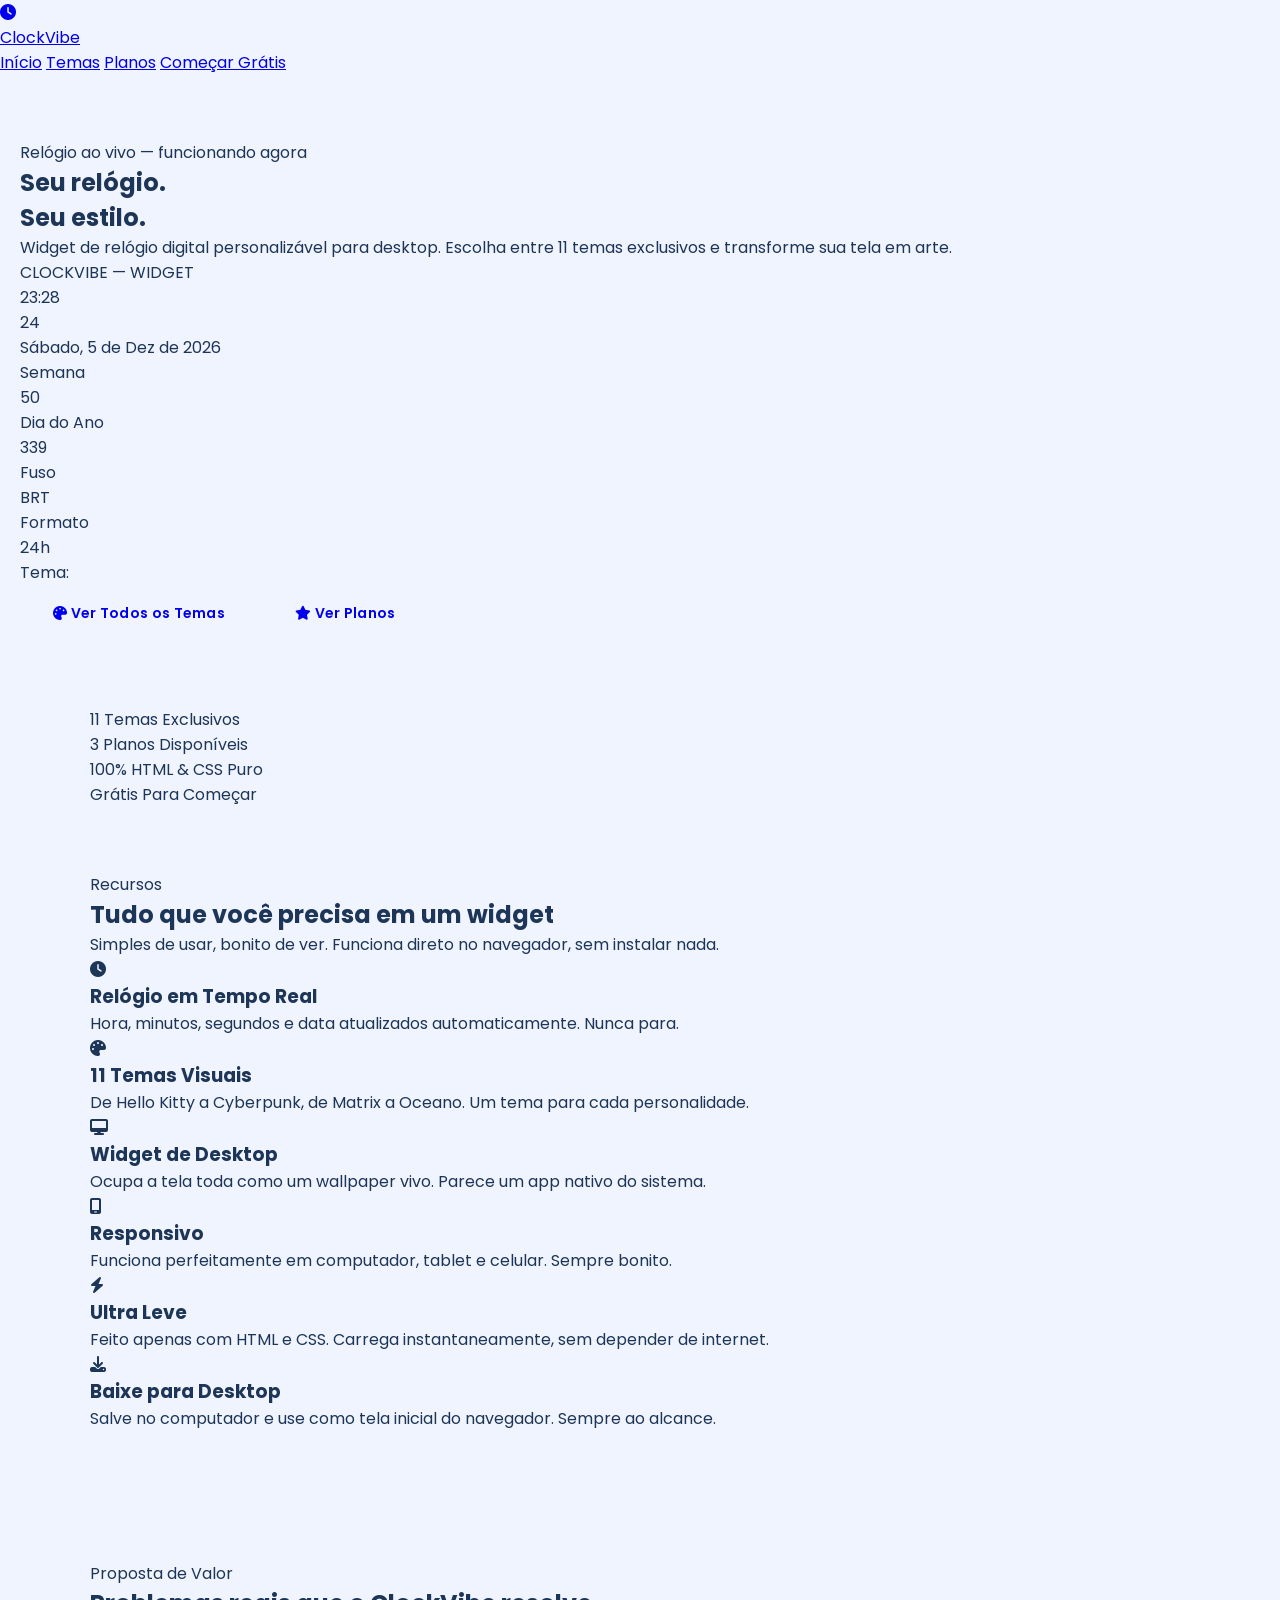
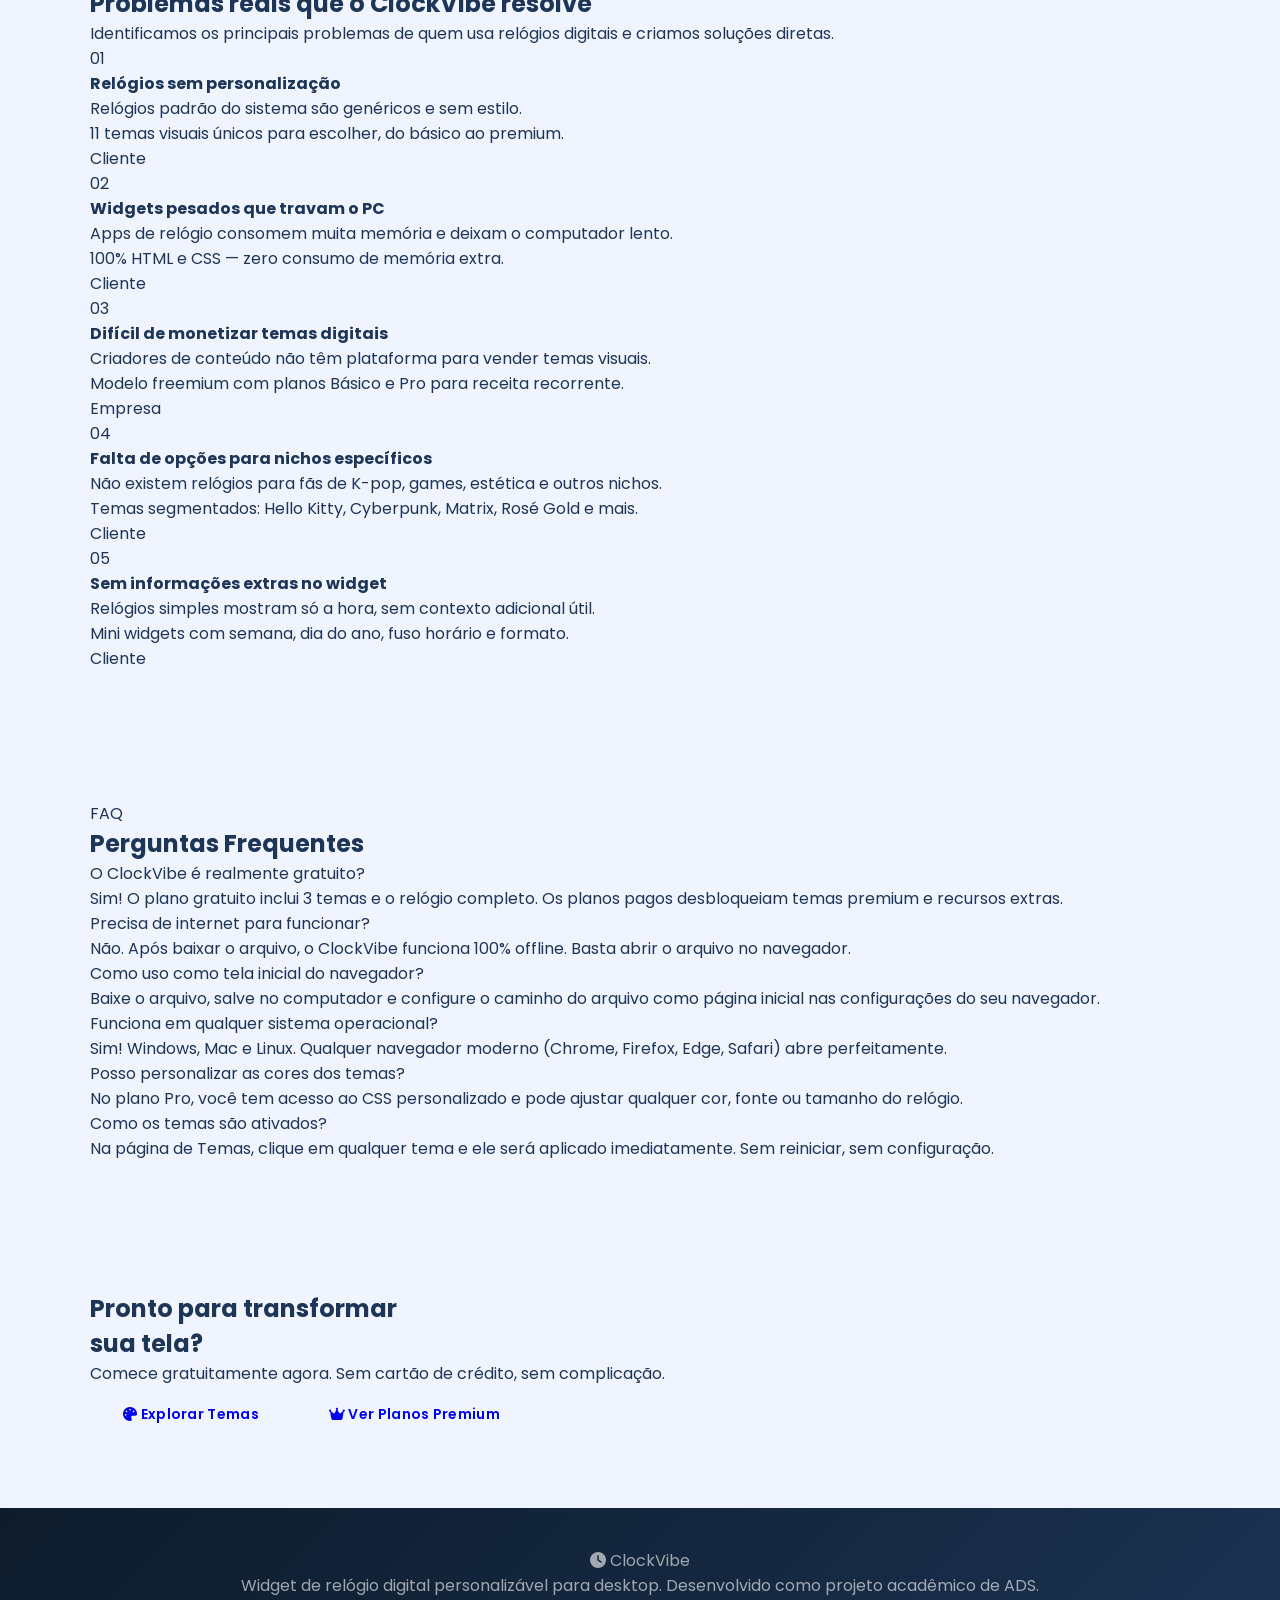
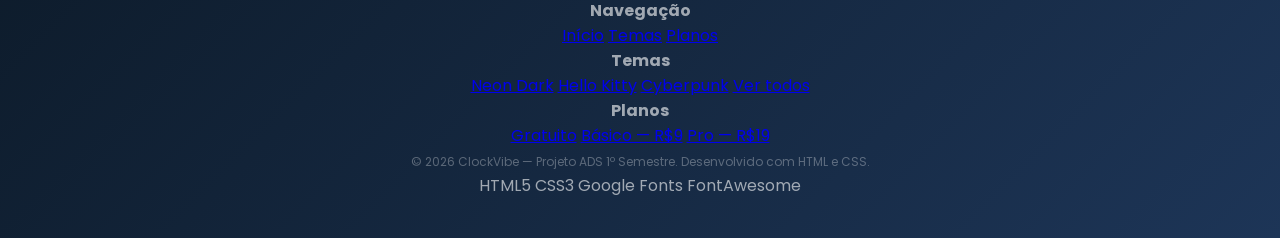
==== commit 12cd3cdc: "Atualiza index.html — versão imersiva" ====
--- a/index.html
+++ b/index.html
@@ -3,183 +3,363 @@
 <head>
     <meta charset="UTF-8">
     <meta name="viewport" content="width=device-width, initial-scale=1.0">
-    <title>ClockVibe — Relógio Digital Personalizável</title>
+    <title>ClockVibe — Relógio Digital para Desktop</title>
     <link rel="stylesheet" href="css/style.css">
     <link rel="stylesheet" href="https://cdnjs.cloudflare.com/ajax/libs/font-awesome/6.5.0/css/all.min.css">
+    <style>
+        /* Relógio ao vivo via CSS counter trick — atualizado pelo JS inline mínimo */
+        /* Nota para apresentação: o relógio usa a API Date() do JavaScript nativo do navegador */
+    </style>
 </head>
 <body>
 
-    <header>
-        <a href="index.html" class="logo">
-            <div class="logo-icone"><i class="fa-solid fa-clock"></i></div>
+    <!-- ===== NAVBAR ===== -->
+    <nav class="navbar">
+        <a href="index.html" class="nav-logo">
+            <div class="logo-icon"><i class="fa-solid fa-clock"></i></div>
             Clock<span>Vibe</span>
         </a>
-        <nav>
-            <ul>
-                <li><a href="index.html" class="ativo">Início</a></li>
-                <li><a href="temas.html">Temas</a></li>
-                <li><a href="planos.html">Planos</a></li>
-            </ul>
-        </nav>
-    </header>
-
-    <div class="hero">
-        <span class="relogio-badge">● AO VIVO</span>
-        <h1>Seu Relógio, do seu <span>jeito</span></h1>
-        <p>Personalize o relógio do seu computador com temas exclusivos. Simples, bonito e funcional.</p>
-        <div class="relogio-container">
-            <div class="relogio-widget" id="relogio">00:00:00</div>
-            <div class="relogio-data" id="data-atual">Carregando...</div>
-        </div>
-        <div class="hero-botoes">
-            <a href="temas.html" class="btn btn-primario"><i class="fa-solid fa-palette"></i> Ver Temas</a>
-            <a href="planos.html" class="btn btn-secundario"><i class="fa-solid fa-star"></i> Ver Planos</a>
-        </div>
-    </div>
-
-    <section>
-        <div class="container">
-            <div class="stats-grid">
-                <div class="stat-card">
-                    <div class="stat-numero">11+</div>
-                    <div class="stat-label">Temas Disponíveis</div>
-                </div>
-                <div class="stat-card">
-                    <div class="stat-numero">3</div>
-                    <div class="stat-label">Planos de Assinatura</div>
-                </div>
-                <div class="stat-card">
-                    <div class="stat-numero">100%</div>
-                    <div class="stat-label">Funciona Offline</div>
-                </div>
-                <div class="stat-card">
-                    <div class="stat-numero">R$0</div>
-                    <div class="stat-label">Para Começar</div>
-                </div>
-            </div>
-        </div>
-    </section>
-
-    <section class="secao-cinza">
-        <div class="container">
-            <div class="titulo-secao">
-                <h2>Por que usar o <span>ClockVibe?</span></h2>
-                <p>Recursos pensados para quem quer um relógio bonito e prático no desktop.</p>
-            </div>
-            <div class="grid-3">
-                <div class="card">
-                    <div class="card-icone"><i class="fa-solid fa-palette"></i></div>
-                    <h3>Temas Personalizáveis</h3>
-                    <p>Escolha entre 11 temas visuais para deixar seu relógio com a sua cara.</p>
-                </div>
-                <div class="card">
-                    <div class="card-icone"><i class="fa-solid fa-desktop"></i></div>
-                    <h3>Para Desktop</h3>
-                    <p>Funciona diretamente no seu computador, sem precisar instalar nada.</p>
-                </div>
-                <div class="card">
-                    <div class="card-icone"><i class="fa-solid fa-bolt"></i></div>
-                    <h3>Leve e Rápido</h3>
-                    <p>Desenvolvido com HTML e CSS puro, sem travamentos ou lentidão.</p>
-                </div>
-                <div class="card">
-                    <div class="card-icone"><i class="fa-solid fa-gift"></i></div>
-                    <h3>Gratuito para Começar</h3>
-                    <p>Plano gratuito com temas básicos disponíveis para todos os usuários.</p>
-                </div>
-                <div class="card">
-                    <div class="card-icone"><i class="fa-solid fa-moon"></i></div>
-                    <h3>Modo Escuro</h3>
-                    <p>Temas com fundo escuro para quem trabalha à noite ou prefere menos luz.</p>
-                </div>
-                <div class="card">
-                    <div class="card-icone"><i class="fa-solid fa-crown"></i></div>
-                    <h3>Temas Premium</h3>
-                    <p>Desbloqueie temas exclusivos com o plano premium por apenas R$9/mês.</p>
-                </div>
-            </div>
-        </div>
-    </section>
-
-    <section>
-        <div class="container">
-            <div class="titulo-secao">
-                <h2>Problemas que o <span>ClockVibe</span> resolve</h2>
-                <p>Identificamos os principais desafios e criamos soluções simples.</p>
-            </div>
-            <table class="tabela-comparativa">
-                <thead>
-                    <tr>
-                        <th>#</th>
-                        <th>Problema</th>
-                        <th>Quem sofre</th>
-                        <th>Solução no ClockVibe</th>
-                    </tr>
-                </thead>
-                <tbody>
-                    <tr><td>1</td><td>Relógio do sistema sem personalização</td><td>Usuário</td><td>11 temas visuais personalizáveis</td></tr>
-                    <tr><td>2</td><td>Interface monótona no desktop</td><td>Usuário</td><td>Temas com cores e estilos variados</td></tr>
-                    <tr><td>3</td><td>Dificuldade de visualizar a hora rapidamente</td><td>Usuário</td><td>Relógio grande e em destaque</td></tr>
-                    <tr><td>4</td><td>Falta de opções gratuitas de qualidade</td><td>Usuário</td><td>Plano gratuito permanente</td></tr>
-                    <tr><td>5</td><td>Aplicativos pesados que travam o computador</td><td>Usuário</td><td>Site leve em HTML e CSS puro</td></tr>
-                </tbody>
-            </table>
-        </div>
-    </section>
-
-    <section class="secao-cinza">
-        <div class="container">
-            <div class="titulo-secao">
-                <h2>Perguntas <span>Frequentes</span></h2>
-            </div>
-            <div class="grid-2">
-                <div class="card faq-card">
-                    <h3><i class="fa-solid fa-wifi-slash" style="color:var(--cor-primaria); margin-right:8px;"></i>O ClockVibe funciona offline?</h3>
-                    <p>Sim! Após baixar, o relógio funciona completamente sem internet. Só precisa de conexão para baixar novos temas.</p>
-                </div>
-                <div class="card faq-card">
-                    <h3><i class="fa-solid fa-ban" style="color:var(--cor-primaria); margin-right:8px;"></i>Posso cancelar o plano premium?</h3>
-                    <p>Sim! Sem multa ou fidelidade. Cancele quando quiser e seus temas gratuitos continuam disponíveis.</p>
-                </div>
-                <div class="card faq-card">
-                    <h3><i class="fa-solid fa-laptop" style="color:var(--cor-primaria); margin-right:8px;"></i>Funciona em qual sistema operacional?</h3>
-                    <p>Funciona em qualquer sistema que tenha um navegador: Windows, Mac e Linux.</p>
-                </div>
-                <div class="card faq-card">
-                    <h3><i class="fa-solid fa-brush" style="color:var(--cor-primaria); margin-right:8px;"></i>Como faço para trocar de tema?</h3>
-                    <p>Acesse a página de Temas, clique no tema desejado e ele será aplicado automaticamente ao seu relógio.</p>
-                </div>
-            </div>
-        </div>
-    </section>
-
-    <div class="cta-final">
-        <h2>Comece <span>gratuitamente</span> agora</h2>
-        <p>Experimente os temas gratuitos e faça upgrade quando quiser.</p>
-        <a href="temas.html" class="btn btn-primario"><i class="fa-solid fa-palette"></i> Explorar Temas</a>
-        <a href="planos.html" class="btn btn-secundario"><i class="fa-solid fa-star"></i> Ver Planos</a>
-    </div>
-
-    <footer>
-        <div class="footer-logo"><i class="fa-solid fa-clock" style="color:var(--cor-primaria);"></i> Clock<span>Vibe</span></div>
-        <div class="footer-links">
-            <a href="index.html">Início</a>
+        <div class="nav-links">
+            <a href="index.html" class="ativo">Início</a>
             <a href="temas.html">Temas</a>
             <a href="planos.html">Planos</a>
-        </div>
-        <p class="footer-copy">© 2026 ClockVibe — Projeto ADS 1º Semestre. Desenvolvido com HTML e CSS.</p>
+            <a href="planos.html" class="nav-cta">Começar Grátis</a>
+        </div>
+    </nav>
+
+    <!-- ===== HERO — WIDGET IMERSIVO ===== -->
+    <section class="hero-fullscreen">
+        <div class="bg-glow bg-glow-1"></div>
+        <div class="bg-glow bg-glow-2"></div>
+
+        <div class="hero-content">
+            <div class="live-badge">
+                <span class="live-dot"></span>
+                Relógio ao vivo — funcionando agora
+            </div>
+
+            <h1 class="hero-title">
+                Seu relógio.<br>
+                <span class="grad">Seu estilo.</span>
+            </h1>
+
+            <p class="hero-sub">
+                Widget de relógio digital personalizável para desktop. Escolha entre 11 temas exclusivos e transforme sua tela em arte.
+            </p>
+
+            <!-- MOCKUP DE DESKTOP -->
+            <div class="desktop-mockup">
+                <div class="titlebar">
+                    <div class="titlebar-dots">
+                        <span></span><span></span><span></span>
+                    </div>
+                    <div class="titlebar-name">CLOCKVIBE — WIDGET</div>
+                </div>
+
+                <div class="widget-screen">
+                    <!-- Relógio principal -->
+                    <div class="clock-main">
+                        <div class="clock-time" id="clock-time">--:--</div>
+                        <div class="clock-seconds" id="clock-sec">--</div>
+                        <div class="clock-date" id="clock-date">Carregando...</div>
+                    </div>
+
+                    <!-- Mini widgets -->
+                    <div class="widget-mini-row">
+                        <div class="mini-widget">
+                            <div class="mini-label">Semana</div>
+                            <div class="mini-value" id="week-num">--</div>
+                        </div>
+                        <div class="mini-widget">
+                            <div class="mini-label">Dia do Ano</div>
+                            <div class="mini-value" id="day-year">--</div>
+                        </div>
+                        <div class="mini-widget">
+                            <div class="mini-label">Fuso</div>
+                            <div class="mini-value">BRT</div>
+                        </div>
+                        <div class="mini-widget">
+                            <div class="mini-label">Formato</div>
+                            <div class="mini-value">24h</div>
+                        </div>
+                    </div>
+
+                    <!-- Seletor rápido de temas -->
+                    <div class="theme-switcher">
+                        <span class="theme-switcher-label">Tema:</span>
+                        <span class="theme-dot td-neon active" title="Neon Dark"></span>
+                        <span class="theme-dot td-kitty" title="Hello Kitty"></span>
+                        <span class="theme-dot td-galaxy" title="Galáxia"></span>
+                        <span class="theme-dot td-cyber" title="Cyberpunk"></span>
+                        <span class="theme-dot td-rose" title="Rosé Gold"></span>
+                        <span class="theme-dot td-pastel" title="Pastel"></span>
+                        <span class="theme-dot td-arctic" title="Ártico"></span>
+                        <span class="theme-dot td-cafe" title="Café"></span>
+                        <span class="theme-dot td-matrix" title="Matrix"></span>
+                        <span class="theme-dot td-sunset" title="Pôr do Sol"></span>
+                        <span class="theme-dot td-ocean" title="Oceano"></span>
+                    </div>
+                </div>
+            </div>
+
+            <!-- Botões -->
+            <div class="hero-btns">
+                <a href="temas.html" class="btn btn-red">
+                    <i class="fa-solid fa-palette"></i> Ver Todos os Temas
+                </a>
+                <a href="planos.html" class="btn btn-outline">
+                    <i class="fa-solid fa-star"></i> Ver Planos
+                </a>
+            </div>
+        </div>
+    </section>
+
+    <!-- ===== STATS ===== -->
+    <div class="stats-bar">
+        <div class="container">
+            <div class="stats-inner">
+                <div class="stat-item">
+                    <span class="stat-num">11</span>
+                    <span class="stat-lbl">Temas Exclusivos</span>
+                </div>
+                <div class="stat-item">
+                    <span class="stat-num">3</span>
+                    <span class="stat-lbl">Planos Disponíveis</span>
+                </div>
+                <div class="stat-item">
+                    <span class="stat-num">100%</span>
+                    <span class="stat-lbl">HTML & CSS Puro</span>
+                </div>
+                <div class="stat-item">
+                    <span class="stat-num">Grátis</span>
+                    <span class="stat-lbl">Para Começar</span>
+                </div>
+            </div>
+        </div>
+    </div>
+
+    <!-- ===== RECURSOS ===== -->
+    <section class="features-section">
+        <div class="container">
+            <div class="section-header">
+                <span class="section-tag">Recursos</span>
+                <h2 class="section-title">Tudo que você precisa em um <span>widget</span></h2>
+                <p class="section-desc">Simples de usar, bonito de ver. Funciona direto no navegador, sem instalar nada.</p>
+            </div>
+            <div class="features-grid">
+                <div class="feat-card">
+                    <div class="feat-icon"><i class="fa-solid fa-clock"></i></div>
+                    <h3 class="feat-title">Relógio em Tempo Real</h3>
+                    <p class="feat-desc">Hora, minutos, segundos e data atualizados automaticamente. Nunca para.</p>
+                </div>
+                <div class="feat-card">
+                    <div class="feat-icon"><i class="fa-solid fa-palette"></i></div>
+                    <h3 class="feat-title">11 Temas Visuais</h3>
+                    <p class="feat-desc">De Hello Kitty a Cyberpunk, de Matrix a Oceano. Um tema para cada personalidade.</p>
+                </div>
+                <div class="feat-card">
+                    <div class="feat-icon"><i class="fa-solid fa-desktop"></i></div>
+                    <h3 class="feat-title">Widget de Desktop</h3>
+                    <p class="feat-desc">Ocupa a tela toda como um wallpaper vivo. Parece um app nativo do sistema.</p>
+                </div>
+                <div class="feat-card">
+                    <div class="feat-icon"><i class="fa-solid fa-mobile-screen"></i></div>
+                    <h3 class="feat-title">Responsivo</h3>
+                    <p class="feat-desc">Funciona perfeitamente em computador, tablet e celular. Sempre bonito.</p>
+                </div>
+                <div class="feat-card">
+                    <div class="feat-icon"><i class="fa-solid fa-bolt"></i></div>
+                    <h3 class="feat-title">Ultra Leve</h3>
+                    <p class="feat-desc">Feito apenas com HTML e CSS. Carrega instantaneamente, sem depender de internet.</p>
+                </div>
+                <div class="feat-card">
+                    <div class="feat-icon"><i class="fa-solid fa-download"></i></div>
+                    <h3 class="feat-title">Baixe para Desktop</h3>
+                    <p class="feat-desc">Salve no computador e use como tela inicial do navegador. Sempre ao alcance.</p>
+                </div>
+            </div>
+        </div>
+    </section>
+
+    <!-- ===== PROBLEMAS E SOLUÇÕES ===== -->
+    <section class="problems-section">
+        <div class="container">
+            <div class="section-header">
+                <span class="section-tag">Proposta de Valor</span>
+                <h2 class="section-title">Problemas reais que o <span>ClockVibe resolve</span></h2>
+                <p class="section-desc">Identificamos os principais problemas de quem usa relógios digitais e criamos soluções diretas.</p>
+            </div>
+            <div class="prob-list">
+                <div class="prob-row">
+                    <div class="prob-num">01</div>
+                    <div class="prob-text">
+                        <h4>Relógios sem personalização</h4>
+                        <p>Relógios padrão do sistema são genéricos e sem estilo.</p>
+                    </div>
+                    <div class="prob-solution">11 temas visuais únicos para escolher, do básico ao premium.</div>
+                    <span class="prob-tag tag-c">Cliente</span>
+                </div>
+                <div class="prob-row">
+                    <div class="prob-num">02</div>
+                    <div class="prob-text">
+                        <h4>Widgets pesados que travam o PC</h4>
+                        <p>Apps de relógio consomem muita memória e deixam o computador lento.</p>
+                    </div>
+                    <div class="prob-solution">100% HTML e CSS — zero consumo de memória extra.</div>
+                    <span class="prob-tag tag-c">Cliente</span>
+                </div>
+                <div class="prob-row">
+                    <div class="prob-num">03</div>
+                    <div class="prob-text">
+                        <h4>Difícil de monetizar temas digitais</h4>
+                        <p>Criadores de conteúdo não têm plataforma para vender temas visuais.</p>
+                    </div>
+                    <div class="prob-solution">Modelo freemium com planos Básico e Pro para receita recorrente.</div>
+                    <span class="prob-tag tag-e">Empresa</span>
+                </div>
+                <div class="prob-row">
+                    <div class="prob-num">04</div>
+                    <div class="prob-text">
+                        <h4>Falta de opções para nichos específicos</h4>
+                        <p>Não existem relógios para fãs de K-pop, games, estética e outros nichos.</p>
+                    </div>
+                    <div class="prob-solution">Temas segmentados: Hello Kitty, Cyberpunk, Matrix, Rosé Gold e mais.</div>
+                    <span class="prob-tag tag-c">Cliente</span>
+                </div>
+                <div class="prob-row">
+                    <div class="prob-num">05</div>
+                    <div class="prob-text">
+                        <h4>Sem informações extras no widget</h4>
+                        <p>Relógios simples mostram só a hora, sem contexto adicional útil.</p>
+                    </div>
+                    <div class="prob-solution">Mini widgets com semana, dia do ano, fuso horário e formato.</div>
+                    <span class="prob-tag tag-c">Cliente</span>
+                </div>
+            </div>
+        </div>
+    </section>
+
+    <!-- ===== FAQ ===== -->
+    <section class="faq-section">
+        <div class="container">
+            <div class="section-header">
+                <span class="section-tag">FAQ</span>
+                <h2 class="section-title">Perguntas <span>Frequentes</span></h2>
+            </div>
+            <div class="faq-grid">
+                <div class="faq-item">
+                    <div class="faq-q">O ClockVibe é realmente gratuito?</div>
+                    <p class="faq-a">Sim! O plano gratuito inclui 3 temas e o relógio completo. Os planos pagos desbloqueiam temas premium e recursos extras.</p>
+                </div>
+                <div class="faq-item">
+                    <div class="faq-q">Precisa de internet para funcionar?</div>
+                    <p class="faq-a">Não. Após baixar o arquivo, o ClockVibe funciona 100% offline. Basta abrir o arquivo no navegador.</p>
+                </div>
+                <div class="faq-item">
+                    <div class="faq-q">Como uso como tela inicial do navegador?</div>
+                    <p class="faq-a">Baixe o arquivo, salve no computador e configure o caminho do arquivo como página inicial nas configurações do seu navegador.</p>
+                </div>
+                <div class="faq-item">
+                    <div class="faq-q">Funciona em qualquer sistema operacional?</div>
+                    <p class="faq-a">Sim! Windows, Mac e Linux. Qualquer navegador moderno (Chrome, Firefox, Edge, Safari) abre perfeitamente.</p>
+                </div>
+                <div class="faq-item">
+                    <div class="faq-q">Posso personalizar as cores dos temas?</div>
+                    <p class="faq-a">No plano Pro, você tem acesso ao CSS personalizado e pode ajustar qualquer cor, fonte ou tamanho do relógio.</p>
+                </div>
+                <div class="faq-item">
+                    <div class="faq-q">Como os temas são ativados?</div>
+                    <p class="faq-a">Na página de Temas, clique em qualquer tema e ele será aplicado imediatamente. Sem reiniciar, sem configuração.</p>
+                </div>
+            </div>
+        </div>
+    </section>
+
+    <!-- ===== CTA FINAL ===== -->
+    <section class="cta-section">
+        <div class="container">
+            <h2 class="cta-title">Pronto para transformar<br><span>sua tela?</span></h2>
+            <p class="cta-desc">Comece gratuitamente agora. Sem cartão de crédito, sem complicação.</p>
+            <div class="cta-btns">
+                <a href="temas.html" class="btn btn-red">
+                    <i class="fa-solid fa-palette"></i> Explorar Temas
+                </a>
+                <a href="planos.html" class="btn btn-outline">
+                    <i class="fa-solid fa-crown"></i> Ver Planos Premium
+                </a>
+            </div>
+        </div>
+    </section>
+
+    <!-- ===== FOOTER ===== -->
+    <footer>
+        <div class="container">
+            <div class="footer-grid">
+                <div class="footer-brand">
+                    <div class="footer-brand-logo">
+                        <i class="fa-solid fa-clock" style="color:var(--primary)"></i>
+                        Clock<span>Vibe</span>
+                    </div>
+                    <p>Widget de relógio digital personalizável para desktop. Desenvolvido como projeto acadêmico de ADS.</p>
+                </div>
+                <div class="footer-col">
+                    <h4>Navegação</h4>
+                    <a href="index.html">Início</a>
+                    <a href="temas.html">Temas</a>
+                    <a href="planos.html">Planos</a>
+                </div>
+                <div class="footer-col">
+                    <h4>Temas</h4>
+                    <a href="temas.html">Neon Dark</a>
+                    <a href="temas.html">Hello Kitty</a>
+                    <a href="temas.html">Cyberpunk</a>
+                    <a href="temas.html">Ver todos</a>
+                </div>
+                <div class="footer-col">
+                    <h4>Planos</h4>
+                    <a href="planos.html">Gratuito</a>
+                    <a href="planos.html">Básico — R$9</a>
+                    <a href="planos.html">Pro — R$19</a>
+                </div>
+            </div>
+            <div class="footer-bottom">
+                <span class="footer-copy">© 2026 ClockVibe — Projeto ADS 1º Semestre. Desenvolvido com HTML e CSS.</span>
+                <div class="footer-tags">
+                    <span class="f-tag">HTML5</span>
+                    <span class="f-tag">CSS3</span>
+                    <span class="f-tag">Google Fonts</span>
+                    <span class="f-tag">FontAwesome</span>
+                </div>
+            </div>
+        </div>
     </footer>
 
+    <!-- Relógio ao vivo — JavaScript nativo do navegador (sem biblioteca externa) -->
     <script>
         function atualizarRelogio() {
             var agora = new Date();
-            var h = String(agora.getHours()).padStart(2,'0');
-            var m = String(agora.getMinutes()).padStart(2,'0');
-            var s = String(agora.getSeconds()).padStart(2,'0');
-            document.getElementById('relogio').textContent = h+':'+m+':'+s;
-            var dias = ['Domingo','Segunda-feira','Terça-feira','Quarta-feira','Quinta-feira','Sexta-feira','Sábado'];
-            var meses = ['Janeiro','Fevereiro','Março','Abril','Maio','Junho','Julho','Agosto','Setembro','Outubro','Novembro','Dezembro'];
-            document.getElementById('data-atual').textContent = dias[agora.getDay()]+', '+agora.getDate()+' de '+meses[agora.getMonth()]+' de '+agora.getFullYear();
+            var h = String(agora.getHours()).padStart(2, '0');
+            var m = String(agora.getMinutes()).padStart(2, '0');
+            var s = String(agora.getSeconds()).padStart(2, '0');
+            var dias = ['Domingo','Segunda','Terça','Quarta','Quinta','Sexta','Sábado'];
+            var meses = ['Jan','Fev','Mar','Abr','Mai','Jun','Jul','Ago','Set','Out','Nov','Dez'];
+            var diaSemana = dias[agora.getDay()];
+            var dia = agora.getDate();
+            var mes = meses[agora.getMonth()];
+            var ano = agora.getFullYear();
+
+            // Semana do ano
+            var inicio = new Date(ano, 0, 1);
+            var semana = Math.ceil(((agora - inicio) / 86400000 + inicio.getDay() + 1) / 7);
+
+            // Dia do ano
+            var diaAno = Math.floor((agora - new Date(ano, 0, 0)) / 86400000);
+
+            document.getElementById('clock-time').textContent = h + ':' + m;
+            document.getElementById('clock-sec').textContent = s;
+            document.getElementById('clock-date').textContent = diaSemana + ', ' + dia + ' de ' + mes + ' de ' + ano;
+            document.getElementById('week-num').textContent = semana;
+            document.getElementById('day-year').textContent = diaAno;
         }
         atualizarRelogio();
         setInterval(atualizarRelogio, 1000);
--- a/css/style.css
+++ b/css/style.css
@@ -1,8 +1,8 @@
 /* ========================================
    CLOCKVIBE — VERSÃO MELHORADA
    CSS com Google Fonts, glassmorphism,
-   animações, temas e responsividade
-   Referência: developer.mozilla.org
+   animações e responsividade completa
+   Referência: developer.mozilla.org (MDN)
    ======================================== */
 
 @import url('https://fonts.googleapis.com/css2?family=Poppins:wght@300;400;500;600;700&family=Orbitron:wght@400;700&display=swap');
@@ -15,20 +15,13 @@
     --cor-texto: #1d3557;
     --cor-texto-suave: #6b7280;
     --cor-borda: #e2e8f0;
-    --sombra: 0 4px 20px rgba(0,0,0,0.08);
-    --sombra-hover: 0 8px 30px rgba(0,0,0,0.15);
-    --raio: 14px;
-}
-
-* {
-    margin: 0;
-    padding: 0;
-    box-sizing: border-box;
-}
-
-html {
-    scroll-behavior: smooth;
-}
+    --sombra: 0 4px 20px rgba(29,53,87,0.08);
+    --sombra-hover: 0 8px 30px rgba(29,53,87,0.16);
+    --raio: 16px;
+}
+
+* { margin: 0; padding: 0; box-sizing: border-box; }
+html { scroll-behavior: smooth; }
 
 body {
     font-family: 'Poppins', Arial, sans-serif;
@@ -36,20 +29,20 @@
     color: var(--cor-texto);
 }
 
-/* ===== CABEÇALHO COM GLASSMORPHISM ===== */
+/* ===== CABEÇALHO ===== */
 header {
-    background: rgba(255,255,255,0.85);
-    backdrop-filter: blur(12px);
-    -webkit-backdrop-filter: blur(12px);
-    border-bottom: 1px solid rgba(255,255,255,0.3);
-    padding: 15px 40px;
+    background: rgba(255,255,255,0.92);
+    backdrop-filter: blur(14px);
+    -webkit-backdrop-filter: blur(14px);
+    border-bottom: 1px solid var(--cor-borda);
+    padding: 14px 40px;
     display: flex;
     justify-content: space-between;
     align-items: center;
     position: sticky;
     top: 0;
     z-index: 100;
-    box-shadow: 0 2px 20px rgba(0,0,0,0.06);
+    box-shadow: 0 2px 16px rgba(29,53,87,0.06);
 }
 
 .logo {
@@ -57,7 +50,7 @@
     align-items: center;
     gap: 10px;
     text-decoration: none;
-    font-family: 'Orbitron', sans-serif;
+    font-family: 'Poppins', sans-serif;
     font-size: 20px;
     font-weight: 700;
     color: var(--cor-secundaria);
@@ -66,25 +59,19 @@
 .logo-icone {
     width: 38px;
     height: 38px;
-    background: linear-gradient(135deg, var(--cor-primaria), #c62828);
+    background: linear-gradient(135deg, var(--cor-primaria), #c1121f);
     border-radius: 10px;
     display: flex;
     align-items: center;
     justify-content: center;
     color: #fff;
-    font-size: 18px;
+    font-size: 17px;
     box-shadow: 0 4px 12px rgba(230,57,70,0.35);
 }
 
-.logo span {
-    color: var(--cor-primaria);
-}
-
-nav ul {
-    list-style: none;
-    display: flex;
-    gap: 8px;
-}
+.logo span { color: var(--cor-primaria); }
+
+nav ul { list-style: none; display: flex; gap: 6px; }
 
 nav ul li a {
     color: var(--cor-texto-suave);
@@ -94,20 +81,21 @@
     padding: 8px 16px;
     border-radius: 8px;
     transition: all 0.2s;
+    display: block;
 }
 
 nav ul li a:hover,
 nav ul li a.ativo {
-    background-color: var(--cor-primaria);
+    background: linear-gradient(135deg, var(--cor-primaria), #c1121f);
     color: #fff;
 }
 
 /* ===== HERO ===== */
 .hero {
-    background: linear-gradient(135deg, #0f0c29, #302b63, #24243e);
-    color: #fff;
+    background: linear-gradient(135deg, #1d3557 0%, #457b9d 60%, #1d3557 100%);
+    color: #fff;
+    padding: 80px 20px 60px;
     text-align: center;
-    padding: 80px 20px 60px;
     position: relative;
     overflow: hidden;
 }
@@ -115,48 +103,64 @@
 .hero::before {
     content: '';
     position: absolute;
-    top: -100px;
-    right: -100px;
-    width: 400px;
-    height: 400px;
-    background: radial-gradient(circle, rgba(230,57,70,0.2), transparent 70%);
+    top: -100px; right: -100px;
+    width: 400px; height: 400px;
+    background: radial-gradient(circle, rgba(230,57,70,0.15), transparent 70%);
     border-radius: 50%;
 }
 
 .hero h1 {
-    font-size: 42px;
-    font-weight: 700;
-    margin-bottom: 15px;
+    font-size: 44px;
+    font-weight: 700;
+    margin-bottom: 14px;
     line-height: 1.2;
-}
-
-.hero h1 span {
-    color: var(--cor-primaria);
-}
+    position: relative;
+    z-index: 1;
+}
+
+.hero h1 span { color: var(--cor-primaria); }
 
 .hero p {
     font-size: 16px;
-    color: rgba(255,255,255,0.75);
+    color: rgba(255,255,255,0.8);
     margin-bottom: 30px;
-    max-width: 500px;
+    max-width: 520px;
     margin-left: auto;
     margin-right: auto;
-}
-
-/* ===== WIDGET DO RELÓGIO ===== */
+    position: relative;
+    z-index: 1;
+}
+
+.hero-botoes { position: relative; z-index: 1; }
+
+/* ===== RELÓGIO WIDGET ===== */
 .relogio-container {
-    display: inline-block;
+    margin: 30px auto;
+    max-width: 420px;
     background: rgba(255,255,255,0.08);
     backdrop-filter: blur(10px);
-    border: 1px solid rgba(255,255,255,0.15);
+    border: 1px solid rgba(255,255,255,0.2);
     border-radius: 20px;
-    padding: 30px 50px;
-    margin: 20px 0 30px;
+    padding: 30px 20px;
+    position: relative;
+    z-index: 1;
+}
+
+.relogio-badge {
+    display: inline-block;
+    background: var(--cor-primaria);
+    color: #fff;
+    font-size: 11px;
+    font-weight: 700;
+    letter-spacing: 2px;
+    padding: 4px 12px;
+    border-radius: 50px;
+    margin-bottom: 14px;
 }
 
 .relogio-widget {
     font-family: 'Orbitron', monospace;
-    font-size: 64px;
+    font-size: 62px;
     font-weight: 700;
     color: #fff;
     letter-spacing: 4px;
@@ -165,39 +169,20 @@
 }
 
 @keyframes pulso {
-    0%, 100% { text-shadow: 0 0 20px rgba(230,57,70,0.5); }
+    0%, 100% { text-shadow: 0 0 20px rgba(230,57,70,0.4); }
     50% { text-shadow: 0 0 40px rgba(230,57,70,0.9), 0 0 60px rgba(230,57,70,0.4); }
 }
 
 .relogio-data {
-    color: rgba(255,255,255,0.65);
-    font-size: 15px;
+    font-size: 14px;
+    color: rgba(255,255,255,0.7);
     margin-top: 8px;
-    letter-spacing: 1px;
-}
-
-.relogio-badge {
-    display: inline-block;
-    background: var(--cor-primaria);
-    color: #fff;
-    font-size: 11px;
-    font-weight: 700;
-    padding: 4px 10px;
-    border-radius: 20px;
-    letter-spacing: 1px;
-    margin-bottom: 10px;
-    animation: piscar 1.5s ease-in-out infinite;
-}
-
-@keyframes piscar {
-    0%, 100% { opacity: 1; }
-    50% { opacity: 0.5; }
 }
 
 /* ===== BOTÕES ===== */
 .btn {
     display: inline-block;
-    padding: 12px 30px;
+    padding: 13px 28px;
     border-radius: 50px;
     text-decoration: none;
     font-size: 14px;
@@ -205,10 +190,12 @@
     margin: 5px;
     transition: all 0.25s;
     letter-spacing: 0.3px;
+    cursor: pointer;
+    border: none;
 }
 
 .btn-primario {
-    background: linear-gradient(135deg, var(--cor-primaria), #c62828);
+    background: linear-gradient(135deg, var(--cor-primaria), #c1121f);
     color: #fff;
     box-shadow: 0 4px 15px rgba(230,57,70,0.35);
 }
@@ -225,7 +212,7 @@
 }
 
 .btn-secundario:hover {
-    background: rgba(255,255,255,0.1);
+    background: rgba(255,255,255,0.12);
     border-color: #fff;
 }
 
@@ -241,53 +228,19 @@
 }
 
 /* ===== SEÇÕES ===== */
-section {
-    padding: 60px 20px;
-}
-
-.container {
-    max-width: 1100px;
-    margin: 0 auto;
-}
-
-.titulo-secao {
-    text-align: center;
-    margin-bottom: 40px;
-}
-
-.titulo-secao h2 {
-    font-size: 30px;
-    font-weight: 700;
-    color: var(--cor-secundaria);
-    margin-bottom: 8px;
-}
-
-.titulo-secao h2 span {
-    color: var(--cor-primaria);
-}
-
-.titulo-secao p {
-    color: var(--cor-texto-suave);
-    font-size: 15px;
-}
-
-.secao-cinza {
-    background-color: #f8faff;
-    padding: 60px 20px;
-}
+section { padding: 65px 20px; }
+.container { max-width: 1100px; margin: 0 auto; }
+
+.titulo-secao { text-align: center; margin-bottom: 42px; }
+.titulo-secao h2 { font-size: 32px; font-weight: 700; color: var(--cor-secundaria); margin-bottom: 8px; }
+.titulo-secao h2 span { color: var(--cor-primaria); }
+.titulo-secao p { color: var(--cor-texto-suave); font-size: 15px; }
+
+.secao-cinza { background: #eef2ff; padding: 65px 20px; }
 
 /* ===== GRIDS ===== */
-.grid-3 {
-    display: grid;
-    grid-template-columns: repeat(3, 1fr);
-    gap: 22px;
-}
-
-.grid-2 {
-    display: grid;
-    grid-template-columns: repeat(2, 1fr);
-    gap: 22px;
-}
+.grid-3 { display: grid; grid-template-columns: repeat(3, 1fr); gap: 22px; }
+.grid-2 { display: grid; grid-template-columns: repeat(2, 1fr); gap: 22px; }
 
 /* ===== CARDS ===== */
 .card {
@@ -302,42 +255,28 @@
 .card:hover {
     transform: translateY(-4px);
     box-shadow: var(--sombra-hover);
-    border-color: var(--cor-primaria);
+    border-color: rgba(230,57,70,0.25);
 }
 
 .card-icone {
-    width: 50px;
-    height: 50px;
-    background: linear-gradient(135deg, var(--cor-primaria), #c62828);
-    border-radius: 12px;
+    width: 52px;
+    height: 52px;
+    background: linear-gradient(135deg, var(--cor-primaria), #c1121f);
+    border-radius: 14px;
     display: flex;
     align-items: center;
     justify-content: center;
     font-size: 22px;
-    margin-bottom: 15px;
+    margin-bottom: 16px;
     box-shadow: 0 4px 12px rgba(230,57,70,0.25);
-}
-
-.card h3 {
-    font-size: 16px;
-    font-weight: 600;
-    color: var(--cor-secundaria);
-    margin-bottom: 8px;
-}
-
-.card p {
-    font-size: 14px;
-    color: var(--cor-texto-suave);
-    line-height: 1.65;
-}
+    color: #fff;
+}
+
+.card h3 { font-size: 16px; font-weight: 600; color: var(--cor-secundaria); margin-bottom: 8px; }
+.card p { font-size: 14px; color: var(--cor-texto-suave); line-height: 1.65; }
 
 /* ===== ESTATÍSTICAS ===== */
-.stats-grid {
-    display: grid;
-    grid-template-columns: repeat(4, 1fr);
-    gap: 20px;
-    margin-top: 20px;
-}
+.stats-grid { display: grid; grid-template-columns: repeat(4, 1fr); gap: 20px; }
 
 .stat-card {
     background: var(--cor-card);
@@ -348,25 +287,11 @@
     box-shadow: var(--sombra);
 }
 
-.stat-numero {
-    font-size: 36px;
-    font-weight: 700;
-    color: var(--cor-primaria);
-    font-family: 'Orbitron', sans-serif;
-}
-
-.stat-label {
-    font-size: 13px;
-    color: var(--cor-texto-suave);
-    margin-top: 4px;
-}
+.stat-numero { font-size: 38px; font-weight: 700; color: var(--cor-primaria); }
+.stat-label { font-size: 13px; color: var(--cor-texto-suave); margin-top: 4px; }
 
 /* ===== TEMAS ===== */
-.temas-grid {
-    display: grid;
-    grid-template-columns: repeat(3, 1fr);
-    gap: 22px;
-}
+.temas-grid { display: grid; grid-template-columns: repeat(3, 1fr); gap: 22px; }
 
 .tema-card {
     background: var(--cor-card);
@@ -375,6 +300,9 @@
     border: 2px solid var(--cor-borda);
     box-shadow: var(--sombra);
     transition: all 0.3s;
+    text-decoration: none;
+    display: block;
+    color: inherit;
     cursor: pointer;
 }
 
@@ -384,52 +312,44 @@
     border-color: var(--cor-primaria);
 }
 
+.tema-card.ativo {
+    border-color: #ffd700;
+    box-shadow: 0 0 20px rgba(255,215,0,0.35);
+}
+
 .tema-preview {
-    height: 110px;
+    height: 100px;
     display: flex;
     align-items: center;
     justify-content: center;
     font-family: 'Orbitron', monospace;
-    font-size: 28px;
-    font-weight: 700;
-    letter-spacing: 3px;
-}
-
-.tema-info {
-    padding: 18px;
-}
-
-.tema-info h3 {
-    font-size: 15px;
-    font-weight: 600;
-    color: var(--cor-secundaria);
-    margin-bottom: 5px;
-}
-
-.tema-info p {
-    font-size: 13px;
-    color: var(--cor-texto-suave);
-    margin-bottom: 10px;
-}
+    font-size: 24px;
+    font-weight: 700;
+    letter-spacing: 2px;
+}
+
+.tema-info { padding: 16px; }
+.tema-info h3 { font-size: 15px; font-weight: 600; color: var(--cor-secundaria); margin-bottom: 6px; }
+.tema-info p { font-size: 12px; color: var(--cor-texto-suave); margin-bottom: 10px; }
 
 .tag-gratis {
     display: inline-block;
-    background: #d1fae5;
-    color: #065f46;
+    background: #dcfce7;
+    color: #166534;
     font-size: 11px;
     font-weight: 600;
     padding: 3px 10px;
-    border-radius: 20px;
+    border-radius: 50px;
 }
 
 .tag-premium {
     display: inline-block;
-    background: linear-gradient(135deg, #ffd700, #ff8c00);
-    color: #fff;
+    background: #fef3c7;
+    color: #92400e;
     font-size: 11px;
     font-weight: 600;
     padding: 3px 10px;
-    border-radius: 20px;
+    border-radius: 50px;
 }
 
 /* ===== PLANOS ===== */
@@ -439,7 +359,6 @@
     padding: 32px;
     border: 2px solid var(--cor-borda);
     box-shadow: var(--sombra);
-    text-align: center;
     transition: all 0.3s;
 }
 
@@ -450,67 +369,47 @@
 
 .plano-card.destaque {
     border-color: var(--cor-primaria);
+    box-shadow: 0 8px 30px rgba(230,57,70,0.18);
     position: relative;
-    transform: scale(1.03);
 }
 
 .plano-card.destaque::before {
-    content: 'Mais Popular';
+    content: 'MAIS POPULAR';
     position: absolute;
-    top: -14px;
+    top: -12px;
     left: 50%;
     transform: translateX(-50%);
-    background: linear-gradient(135deg, var(--cor-primaria), #c62828);
-    color: #fff;
-    font-size: 11px;
-    font-weight: 700;
-    padding: 5px 16px;
-    border-radius: 20px;
-    white-space: nowrap;
-}
-
-.plano-nome {
-    font-size: 18px;
-    font-weight: 700;
-    color: var(--cor-secundaria);
-    margin-bottom: 12px;
-}
+    background: var(--cor-primaria);
+    color: #fff;
+    font-size: 10px;
+    font-weight: 700;
+    letter-spacing: 1px;
+    padding: 4px 14px;
+    border-radius: 50px;
+}
+
+.plano-nome { font-size: 18px; font-weight: 700; color: var(--cor-secundaria); margin-bottom: 12px; }
 
 .plano-preco {
     font-size: 42px;
     font-weight: 700;
     color: var(--cor-primaria);
-    font-family: 'Orbitron', sans-serif;
     margin-bottom: 20px;
 }
 
-.plano-preco span {
-    font-size: 16px;
-    color: var(--cor-texto-suave);
-    font-family: 'Poppins', sans-serif;
-}
-
-.plano-lista {
-    list-style: none;
-    margin-bottom: 25px;
-    text-align: left;
-}
-
+.plano-preco span { font-size: 16px; color: var(--cor-texto-suave); }
+
+.plano-lista { list-style: none; margin-bottom: 24px; }
 .plano-lista li {
     padding: 8px 0;
     font-size: 14px;
-    color: var(--cor-texto-suave);
+    color: #555;
     border-bottom: 1px solid var(--cor-borda);
     display: flex;
     align-items: center;
     gap: 8px;
 }
-
-.plano-lista li::before {
-    content: '✓';
-    color: var(--cor-primaria);
-    font-weight: 700;
-}
+.plano-lista li::before { content: '✓'; color: var(--cor-primaria); font-weight: 700; }
 
 /* ===== TABELA ===== */
 .tabela-comparativa {
@@ -523,13 +422,12 @@
 }
 
 .tabela-comparativa th {
-    background: linear-gradient(135deg, var(--cor-secundaria), #2a4a7f);
+    background: linear-gradient(135deg, var(--cor-secundaria), #457b9d);
     color: #fff;
     padding: 14px 18px;
     text-align: left;
     font-size: 13px;
     font-weight: 600;
-    letter-spacing: 0.3px;
 }
 
 .tabela-comparativa td {
@@ -539,152 +437,62 @@
     border-bottom: 1px solid var(--cor-borda);
 }
 
-.tabela-comparativa tr:last-child td {
-    border-bottom: none;
-}
-
-.tabela-comparativa tr:hover td {
-    background-color: #f8faff;
-}
+.tabela-comparativa tr:last-child td { border-bottom: none; }
+.tabela-comparativa tr:hover td { background-color: #f0f4ff; }
 
 /* ===== FAQ ===== */
-.faq-card {
-    border-left: 4px solid var(--cor-primaria);
-}
-
-.faq-card h3 {
-    font-size: 15px;
-    font-weight: 600;
-    color: var(--cor-secundaria);
-    margin-bottom: 8px;
-}
+.faq-card { border-left: 4px solid var(--cor-primaria); }
+.faq-card h3 { font-size: 15px; font-weight: 600; color: var(--cor-secundaria); margin-bottom: 8px; }
 
 /* ===== CTA FINAL ===== */
 .cta-final {
-    background: linear-gradient(135deg, var(--cor-secundaria), #0f0c29);
+    background: linear-gradient(135deg, #1d3557, #457b9d);
     color: #fff;
     text-align: center;
     padding: 70px 20px;
 }
 
-.cta-final h2 {
-    font-size: 32px;
-    font-weight: 700;
-    margin-bottom: 12px;
-}
-
-.cta-final h2 span {
-    color: var(--cor-primaria);
-}
-
-.cta-final p {
-    color: rgba(255,255,255,0.7);
-    margin-bottom: 28px;
-    font-size: 16px;
-}
+.cta-final h2 { font-size: 34px; font-weight: 700; margin-bottom: 12px; }
+.cta-final h2 span { color: #ffd166; }
+.cta-final p { color: rgba(255,255,255,0.75); margin-bottom: 28px; font-size: 16px; }
 
 /* ===== RODAPÉ ===== */
 footer {
-    background: linear-gradient(135deg, #0f0c29, #1d3557);
-    color: rgba(255,255,255,0.7);
+    background: linear-gradient(135deg, #0d1b2a, #1d3557);
+    color: rgba(255,255,255,0.6);
+    padding: 40px 20px;
     text-align: center;
-    padding: 35px 20px;
 }
 
 .footer-logo {
-    font-family: 'Orbitron', sans-serif;
-    font-size: 20px;
-    font-weight: 700;
-    color: #fff;
-    margin-bottom: 14px;
-}
-
-.footer-logo span {
-    color: var(--cor-primaria);
-}
-
-.footer-links {
-    display: flex;
-    justify-content: center;
-    gap: 24px;
-    margin-bottom: 14px;
-    flex-wrap: wrap;
-}
-
-.footer-links a {
-    color: rgba(255,255,255,0.65);
-    text-decoration: none;
-    font-size: 14px;
-    transition: color 0.2s;
-}
-
-.footer-links a:hover {
-    color: var(--cor-primaria);
-}
-
-.footer-copy {
-    font-size: 13px;
-    color: rgba(255,255,255,0.4);
-}
+    font-size: 22px;
+    font-weight: 700;
+    color: #fff;
+    margin-bottom: 12px;
+}
+
+.footer-logo span { color: var(--cor-primaria); }
+
+.footer-links { display: flex; justify-content: center; gap: 20px; margin-bottom: 16px; flex-wrap: wrap; }
+.footer-links a { color: rgba(255,255,255,0.55); text-decoration: none; font-size: 14px; transition: color 0.2s; }
+.footer-links a:hover { color: var(--cor-primaria); }
+
+.footer-copy { font-size: 12px; color: rgba(255,255,255,0.3); margin-top: 10px; }
 
 /* ===== RESPONSIVIDADE ===== */
 @media (max-width: 900px) {
-    .grid-3, .temas-grid, .stats-grid {
-        grid-template-columns: repeat(2, 1fr);
-    }
+    .grid-3, .temas-grid, .stats-grid { grid-template-columns: repeat(2, 1fr); }
 }
 
 @media (max-width: 600px) {
-    header {
-        flex-direction: column;
-        gap: 12px;
-        padding: 15px 20px;
-    }
-
-    nav ul {
-        flex-wrap: wrap;
-        justify-content: center;
-        gap: 6px;
-    }
-
-    .hero h1 {
-        font-size: 26px;
-    }
-
-    .relogio-widget {
-        font-size: 40px;
-        letter-spacing: 2px;
-    }
-
-    .relogio-container {
-        padding: 20px 25px;
-    }
-
-    .grid-3, .grid-2, .temas-grid, .stats-grid {
-        grid-template-columns: 1fr;
-    }
-
-    .plano-card.destaque {
-        transform: scale(1);
-    }
-
-    .tabela-comparativa {
-        font-size: 12px;
-        overflow-x: auto;
-        display: block;
-    }
-
-    .tabela-comparativa th,
-    .tabela-comparativa td {
-        padding: 10px 12px;
-    }
-
-    .footer-links {
-        flex-direction: column;
-        gap: 8px;
-    }
-
-    .titulo-secao h2 {
-        font-size: 22px;
-    }
-}
+    header { flex-direction: column; gap: 12px; padding: 15px 20px; }
+    nav ul { flex-wrap: wrap; justify-content: center; gap: 4px; }
+    nav ul li a { padding: 6px 12px; font-size: 13px; }
+    .hero h1 { font-size: 28px; }
+    .relogio-widget { font-size: 40px; }
+    .grid-3, .grid-2, .temas-grid, .stats-grid { grid-template-columns: 1fr; }
+    .titulo-secao h2 { font-size: 24px; }
+    .tabela-comparativa { display: block; overflow-x: auto; font-size: 12px; }
+    .tabela-comparativa th, .tabela-comparativa td { padding: 10px 12px; }
+    .plano-preco { font-size: 32px; }
+}
